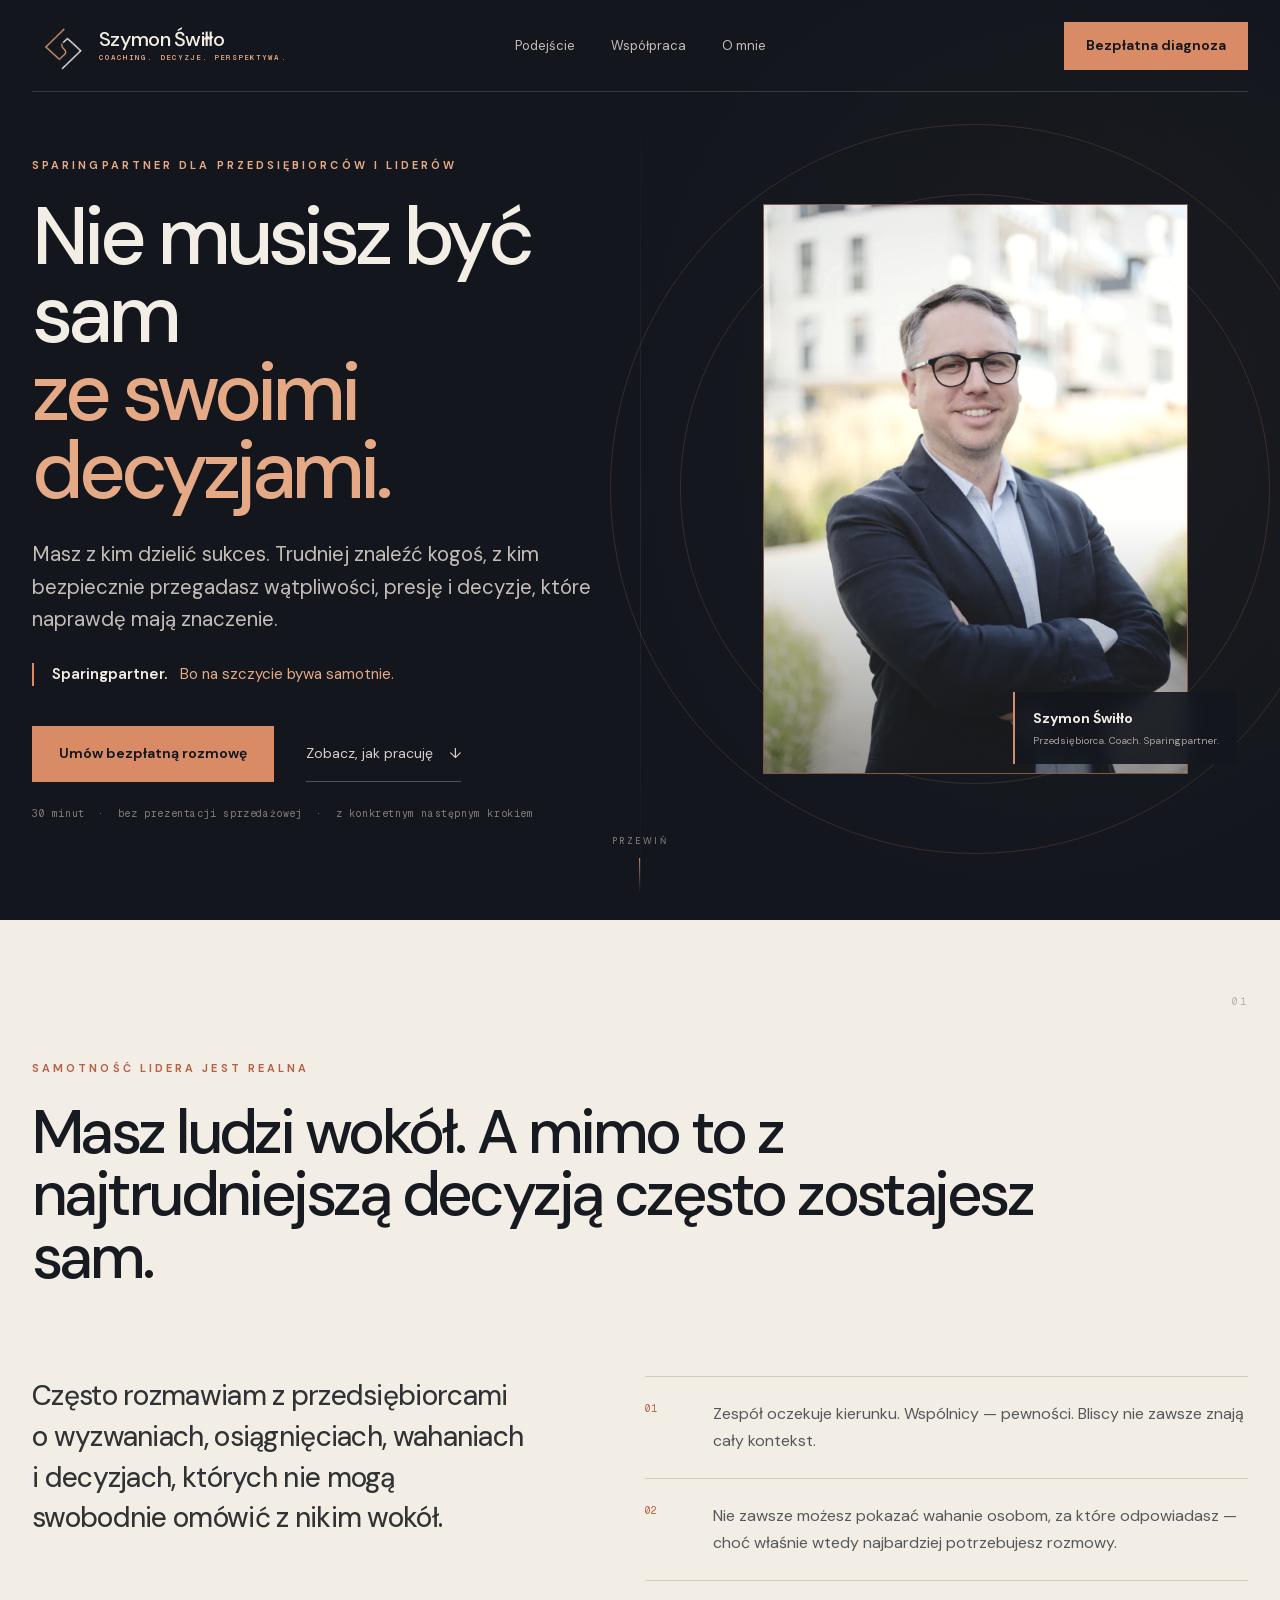
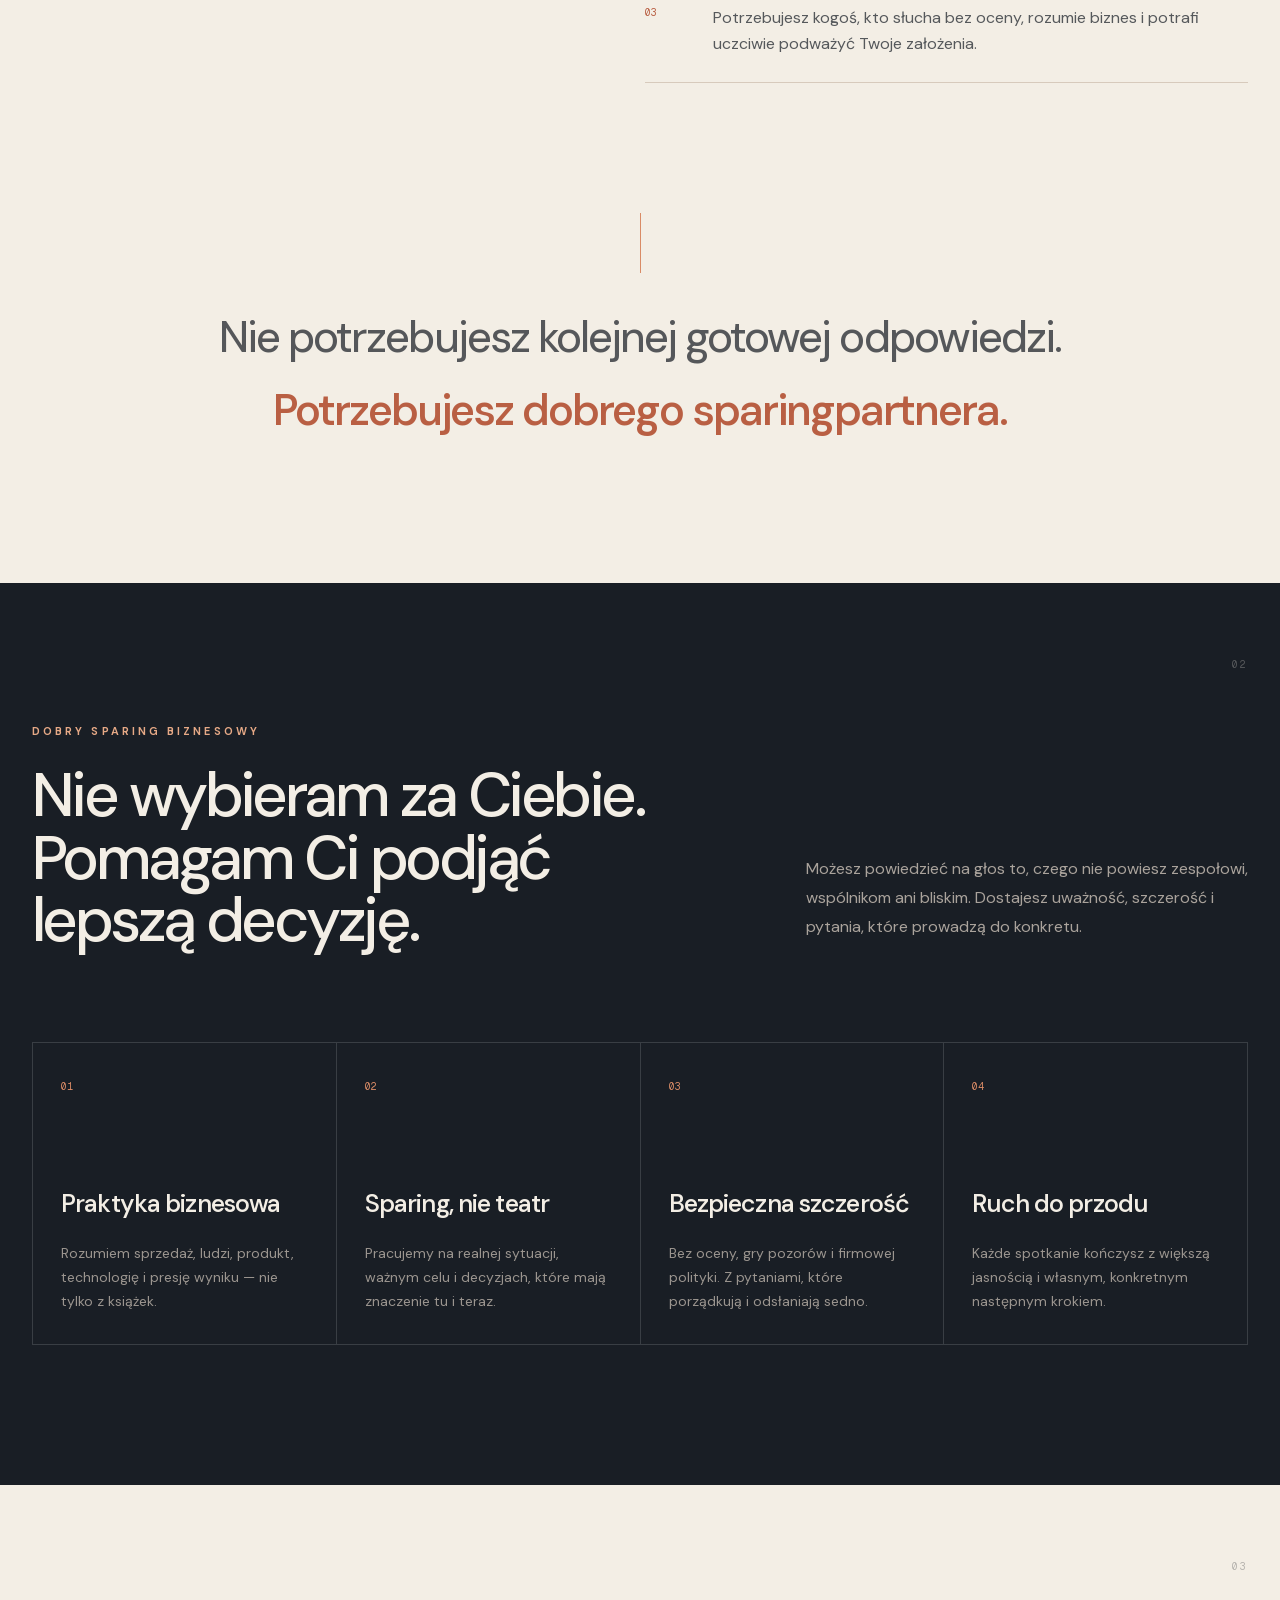
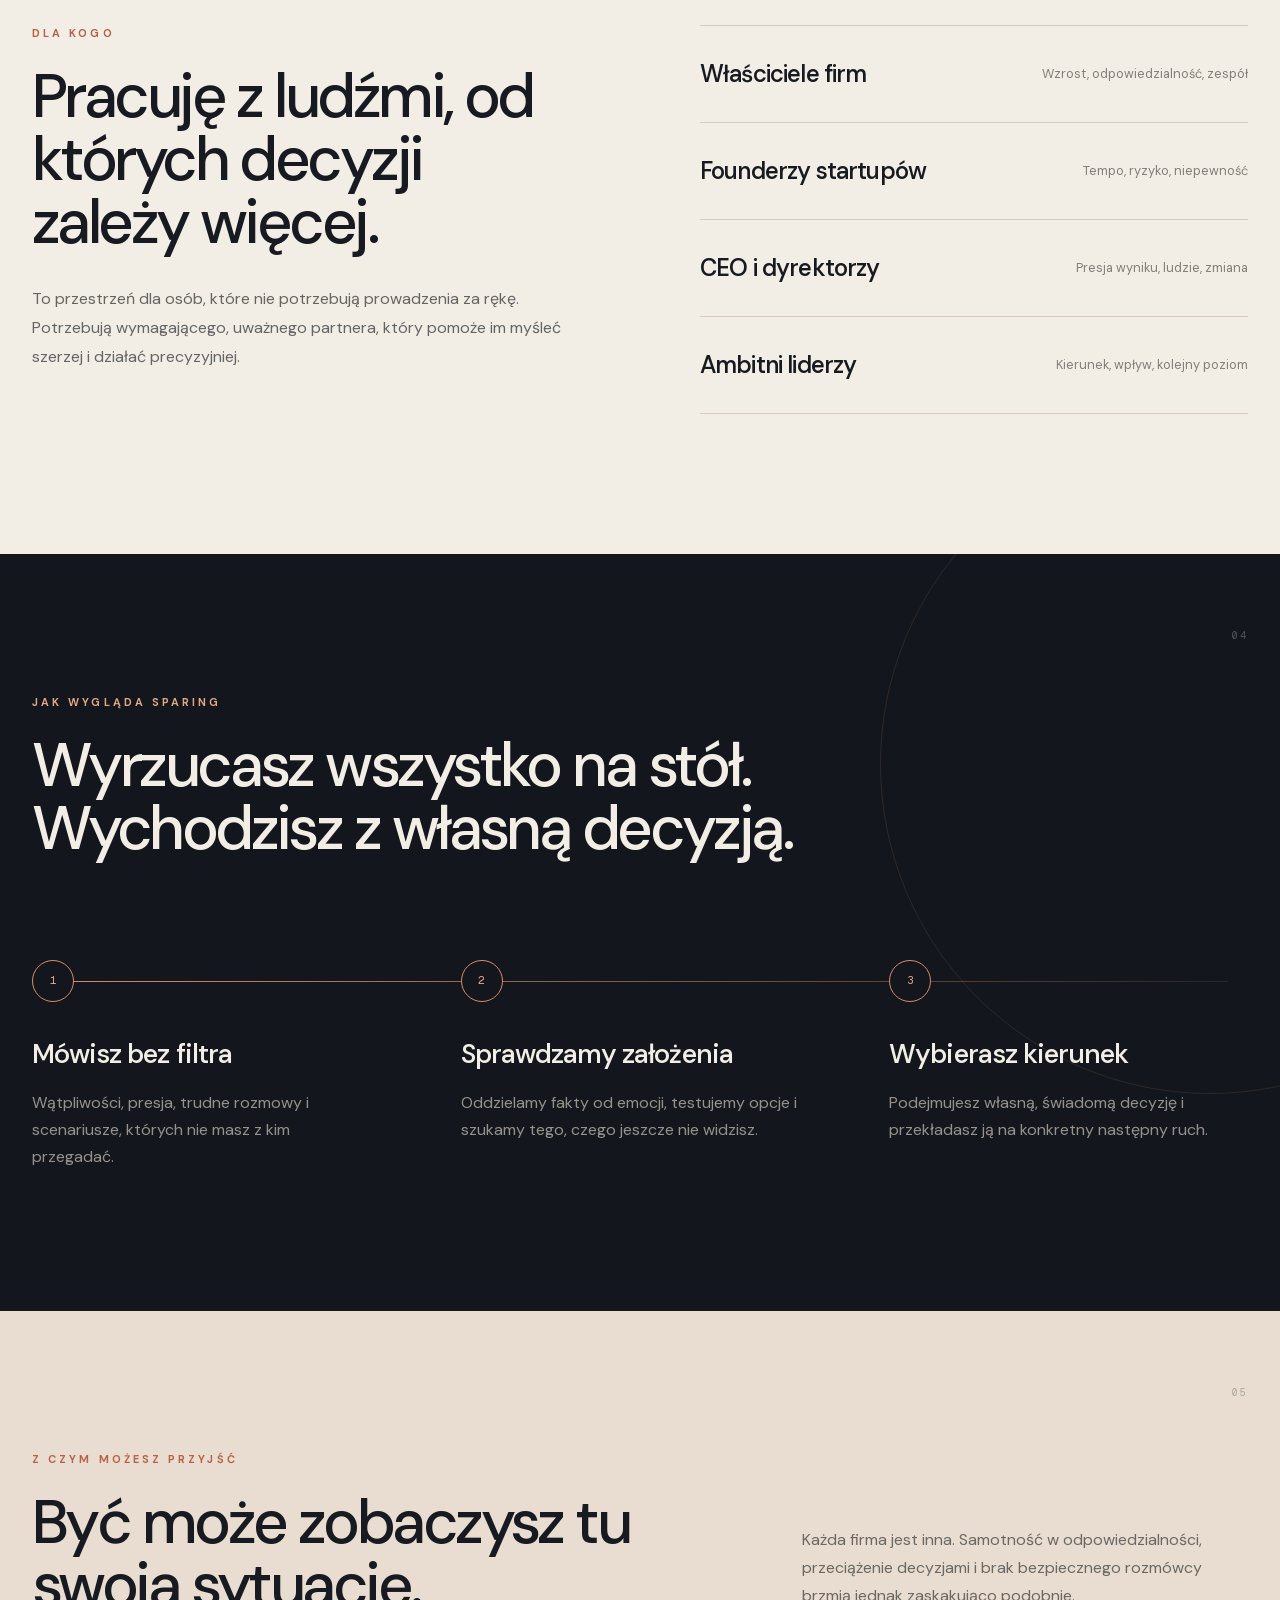
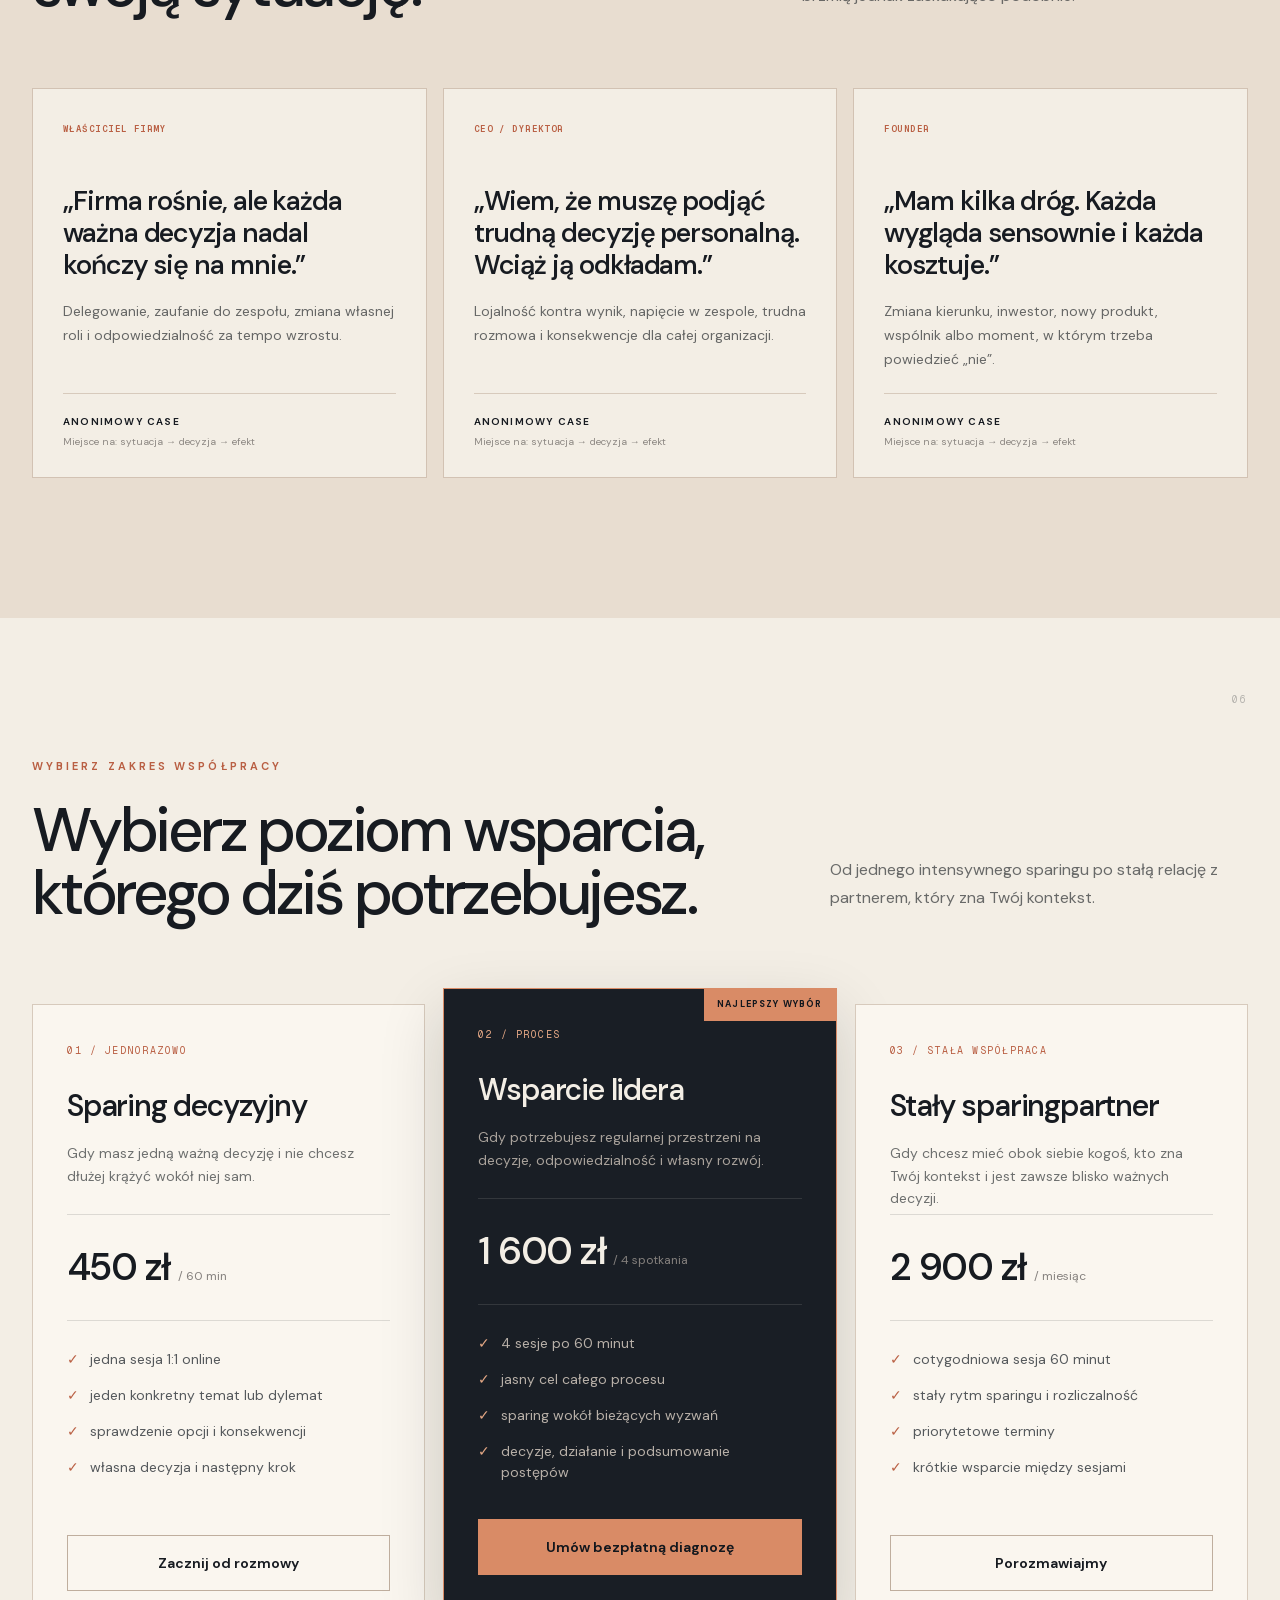
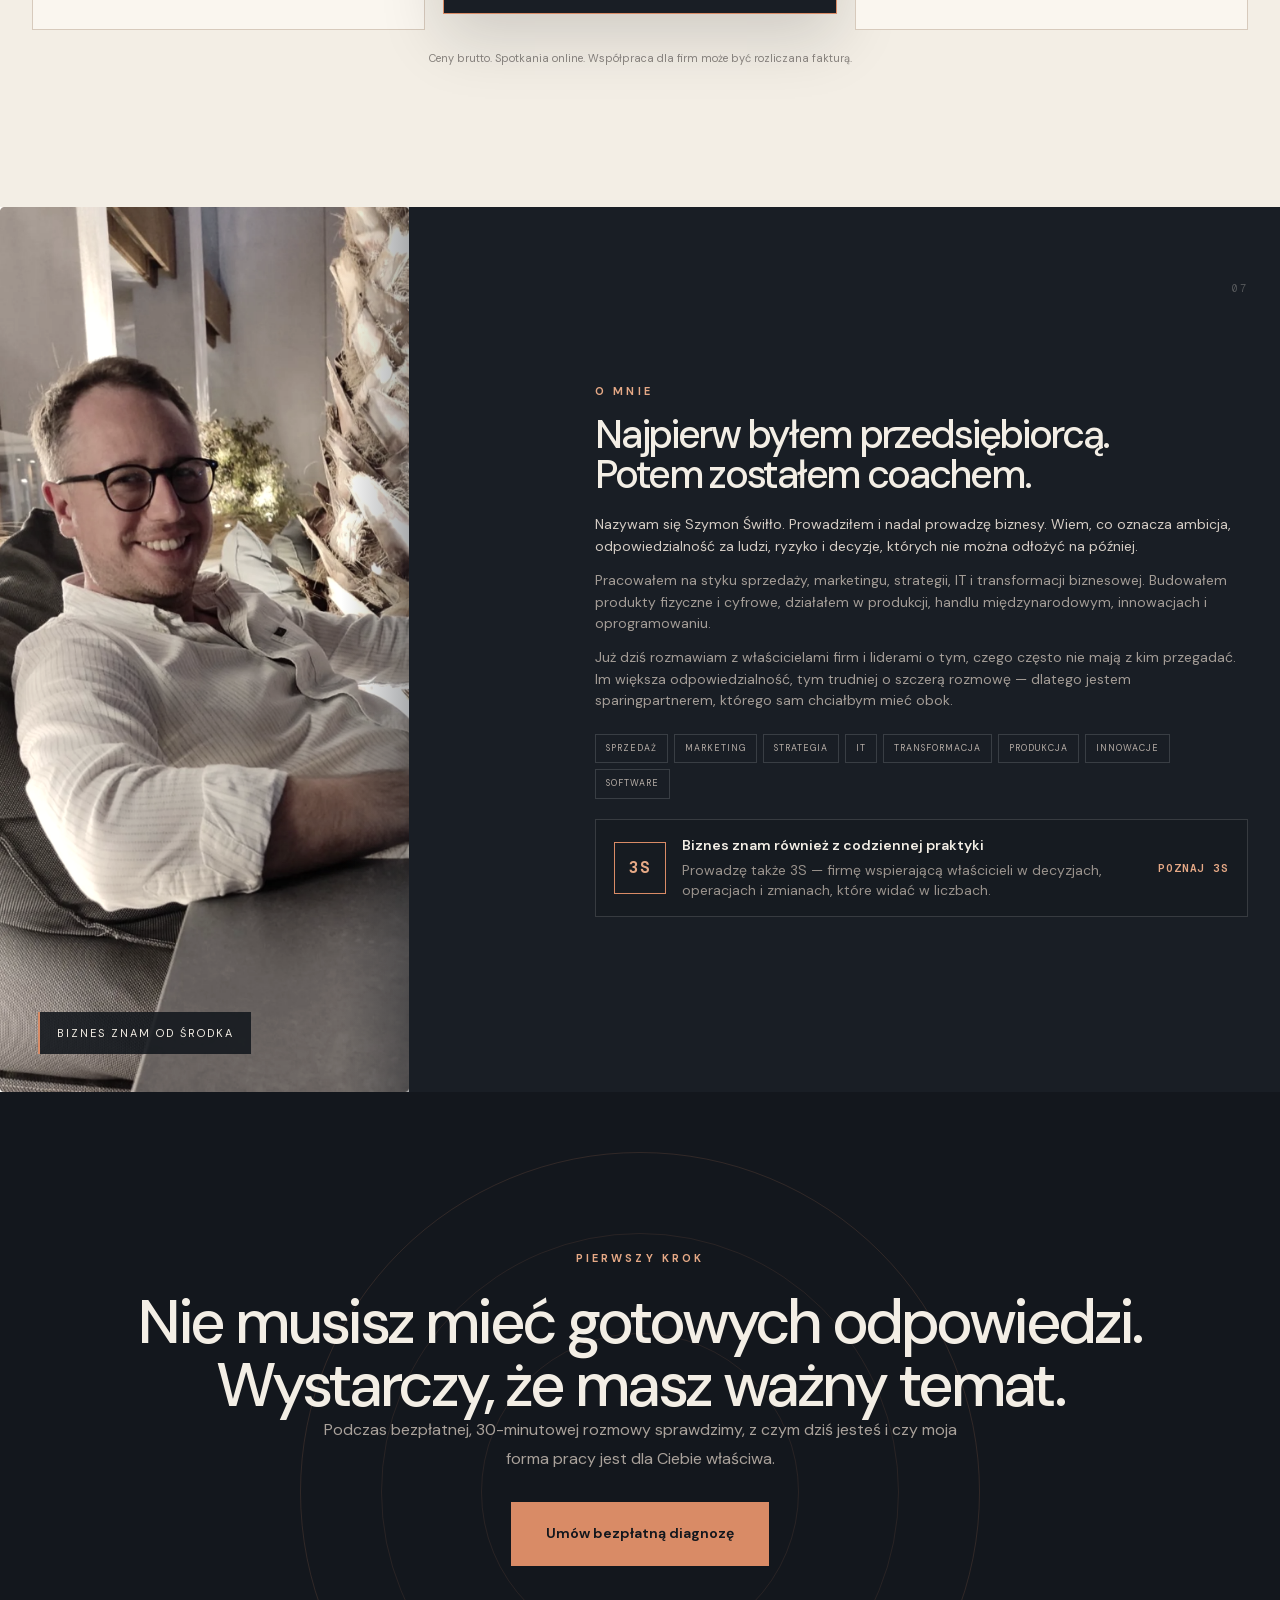
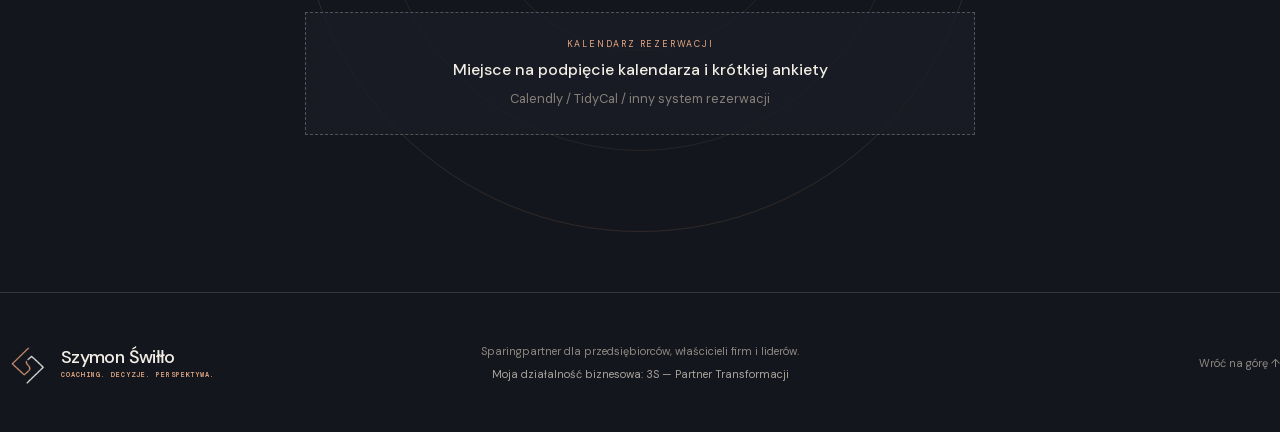
==== index.html @ 1ef4d0ae "Statyczna wersja strony coaching3s.pl (v1, tresc GPT)" ====
<!DOCTYPE html>
<html lang="pl">
<head>
<meta charset="utf-8">
<meta name="viewport" content="width=device-width, initial-scale=1">
<title>Szymon Świłło — Sparingpartner dla przedsiębiorców i liderów</title>
<meta name="description" content="Sparing biznesowy dla przedsiębiorców, właścicieli firm i liderów. Poufna rozmowa o decyzjach, których nie omawiasz z zespołem ani wspólnikiem. Bezpłatna diagnoza 30 minut.">
<link rel="canonical" href="https://coaching3s.pl/">
<meta property="og:locale" content="pl_PL">
<meta property="og:type" content="website">
<meta property="og:url" content="https://coaching3s.pl/">
<meta property="og:title" content="Nie musisz być sam ze swoimi decyzjami.">
<meta property="og:description" content="Sparing biznesowy dla przedsiębiorców i liderów. Bezpłatna diagnoza — 30 minut.">
<meta property="og:image" content="https://coaching3s.pl/og.jpg">
<meta property="og:image:width" content="1200">
<meta property="og:image:height" content="630">
<meta property="og:image:alt" content="Szymon Świłło — Nie musisz być sam ze swoimi decyzjami.">
<meta name="twitter:card" content="summary_large_image">
<meta name="twitter:title" content="Szymon Świłło — Sparingpartner dla przedsiębiorców i liderów">
<meta name="twitter:description" content="Nie musisz być sam ze swoimi decyzjami.">
<meta name="twitter:image" content="https://coaching3s.pl/og.jpg">
<link rel="icon" href="/favicon.svg" type="image/svg+xml">
<link rel="icon" href="/favicon.png" type="image/png">
<link rel="apple-touch-icon" href="/favicon.png">
<link rel="preload" href="/fonts/dm-sans-151a53ae.woff2" as="font" type="font/woff2" crossorigin>
<link rel="preload" href="/fonts/geist-mono-013b2f2f.woff2" as="font" type="font/woff2" crossorigin>
<link rel="preload" href="/images/szymon-portret.webp" as="image">
<link rel="stylesheet" href="/style.css">
</head>
<body class="__variable_dm_sans_1pfp736 __variable_geist_mono_1001rt9">
<main><nav class="nav" aria-label="Główna nawigacja"><a class="brand" href="#start" aria-label="Szymon Świłło — strona główna"><span class="brand-lockup"><span class="brand-symbol" aria-hidden="true"><img src="/images/logo-mark.webp" alt=""/></span><span class="brand-copy"><strong>Szymon Świłło</strong><small>Coaching. Decyzje. Perspektywa.</small></span></span></a><div class="nav-links"><a href="#podejscie">Podejście</a><a href="#wspolpraca">Współpraca</a><a href="#o-mnie">O mnie</a></div><a class="button button-small" href="#rozmowa">Bezpłatna diagnoza</a></nav><section class="hero" id="start"><div class="hero-grid"><div class="hero-copy"><p class="eyebrow">Sparingpartner dla przedsiębiorców i liderów</p><h1>Nie musisz być sam<span>ze swoimi decyzjami.</span></h1><p class="hero-lead">Masz z kim dzielić sukces. Trudniej znaleźć kogoś, z kim bezpiecznie przegadasz wątpliwości, presję i decyzje, które naprawdę mają znaczenie.</p><div class="hero-positioning"><strong>Sparingpartner.</strong><span>Bo na szczycie bywa samotnie.</span></div><div class="hero-actions"><a class="button" href="#rozmowa">Umów bezpłatną rozmowę</a><a class="text-link" href="#wspolpraca">Zobacz, jak pracuję <span aria-hidden="true">↓</span></a></div><p class="microcopy">30 minut  ·  bez prezentacji sprzedażowej  ·  z konkretnym następnym krokiem</p></div><div class="hero-visual" aria-label="Szymon Świłło"><div class="portrait-frame"><img src="/images/szymon-portret.webp" alt="Szymon Świłło, przedsiębiorca i coach biznesowy"/></div><div class="portrait-signature"><strong>Szymon Świłło</strong><span>Przedsiębiorca. Coach. Sparingpartner.</span></div><div class="orbit orbit-one" aria-hidden="true"></div><div class="orbit orbit-two" aria-hidden="true"></div></div></div><a class="scroll-hint" href="#problem" aria-label="Przejdź dalej"><span>Przewiń</span><i aria-hidden="true"></i></a></section><section class="problem section-light" id="problem"><div class="section-number">01</div><div class="problem-intro"><p class="eyebrow eyebrow-dark">Samotność lidera jest realna</p><h2>Masz ludzi wokół. A mimo to z najtrudniejszą decyzją często zostajesz sam.</h2></div><div class="problem-grid"><p class="problem-lead">Często rozmawiam z przedsiębiorcami o wyzwaniach, osiągnięciach, wahaniach i decyzjach, których nie mogą swobodnie omówić z nikim wokół.</p><div class="tension-list"><div><span>01</span><p>Zespół oczekuje kierunku. Wspólnicy — pewności. Bliscy nie zawsze znają cały kontekst.</p></div><div><span>02</span><p>Nie zawsze możesz pokazać wahanie osobom, za które odpowiadasz — choć właśnie wtedy najbardziej potrzebujesz rozmowy.</p></div><div><span>03</span><p>Potrzebujesz kogoś, kto słucha bez oceny, rozumie biznes i potrafi uczciwie podważyć Twoje założenia.</p></div></div></div><div class="statement"><span class="statement-line" aria-hidden="true"></span><p>Nie potrzebujesz kolejnej gotowej odpowiedzi.</p><strong>Potrzebujesz dobrego sparingpartnera.</strong></div></section><section class="approach" id="podejscie"><div class="section-number">02</div><div class="approach-head"><div><p class="eyebrow">Dobry sparing biznesowy</p><h2>Nie wybieram za Ciebie. Pomagam Ci podjąć lepszą decyzję.</h2></div><p>Możesz powiedzieć na głos to, czego nie powiesz zespołowi, wspólnikom ani bliskim. Dostajesz uważność, szczerość i pytania, które prowadzą do konkretu.</p></div><div class="difference-grid"><article><span>01</span><h3>Praktyka biznesowa</h3><p>Rozumiem sprzedaż, ludzi, produkt, technologię i presję wyniku — nie tylko z książek.</p></article><article><span>02</span><h3>Sparing, nie teatr</h3><p>Pracujemy na realnej sytuacji, ważnym celu i decyzjach, które mają znaczenie tu i teraz.</p></article><article><span>03</span><h3>Bezpieczna szczerość</h3><p>Bez oceny, gry pozorów i firmowej polityki. Z pytaniami, które porządkują i odsłaniają sedno.</p></article><article><span>04</span><h3>Ruch do przodu</h3><p>Każde spotkanie kończysz z większą jasnością i własnym, konkretnym następnym krokiem.</p></article></div></section><section class="audience section-light"><div class="section-number">03</div><div class="audience-copy"><p class="eyebrow eyebrow-dark">Dla kogo</p><h2>Pracuję z ludźmi, od których decyzji zależy więcej.</h2><p>To przestrzeń dla osób, które nie potrzebują prowadzenia za rękę. Potrzebują wymagającego, uważnego partnera, który pomoże im myśleć szerzej i działać precyzyjniej.</p></div><div class="audience-list"><div><span>Właściciele firm</span><small>Wzrost, odpowiedzialność, zespół</small></div><div><span>Founderzy startupów</span><small>Tempo, ryzyko, niepewność</small></div><div><span>CEO i dyrektorzy</span><small>Presja wyniku, ludzie, zmiana</small></div><div><span>Ambitni liderzy</span><small>Kierunek, wpływ, kolejny poziom</small></div></div></section><section class="process" id="wspolpraca"><div class="section-number">04</div><div class="process-title"><p class="eyebrow">Jak wygląda sparing</p><h2>Wyrzucasz wszystko na stół.<br/>Wychodzisz z własną decyzją.</h2></div><div class="process-steps"><article><div class="step-dot">1</div><h3>Mówisz bez filtra</h3><p>Wątpliwości, presja, trudne rozmowy i scenariusze, których nie masz z kim przegadać.</p></article><article><div class="step-dot">2</div><h3>Sprawdzamy założenia</h3><p>Oddzielamy fakty od emocji, testujemy opcje i szukamy tego, czego jeszcze nie widzisz.</p></article><article><div class="step-dot">3</div><h3>Wybierasz kierunek</h3><p>Podejmujesz własną, świadomą decyzję i przekładasz ją na konkretny następny ruch.</p></article></div></section><section class="cases section-light" id="historie"><div class="section-number">05</div><div class="cases-head"><p class="eyebrow eyebrow-dark">Z czym możesz przyjść</p><h2>Być może zobaczysz tu swoją sytuację.</h2><p>Każda firma jest inna. Samotność w odpowiedzialności, przeciążenie decyzjami i brak bezpiecznego rozmówcy brzmią jednak zaskakująco podobnie.</p></div><div class="case-grid"><article><span class="case-type">Właściciel firmy</span><h3>„Firma rośnie, ale każda ważna decyzja nadal kończy się na mnie.”</h3><p>Delegowanie, zaufanie do zespołu, zmiana własnej roli i odpowiedzialność za tempo wzrostu.</p><div class="case-placeholder"><span>Anonimowy case</span><small>Miejsce na: sytuacja → decyzja → efekt</small></div></article><article><span class="case-type">CEO / dyrektor</span><h3>„Wiem, że muszę podjąć trudną decyzję personalną. Wciąż ją odkładam.”</h3><p>Lojalność kontra wynik, napięcie w zespole, trudna rozmowa i konsekwencje dla całej organizacji.</p><div class="case-placeholder"><span>Anonimowy case</span><small>Miejsce na: sytuacja → decyzja → efekt</small></div></article><article><span class="case-type">Founder</span><h3>„Mam kilka dróg. Każda wygląda sensownie i każda kosztuje.”</h3><p>Zmiana kierunku, inwestor, nowy produkt, wspólnik albo moment, w którym trzeba powiedzieć „nie”.</p><div class="case-placeholder"><span>Anonimowy case</span><small>Miejsce na: sytuacja → decyzja → efekt</small></div></article></div></section><section class="offers section-light"><div class="section-number">06</div><div class="offers-head"><div><p class="eyebrow eyebrow-dark">Wybierz zakres współpracy</p><h2>Wybierz poziom wsparcia, którego dziś potrzebujesz.</h2></div><p>Od jednego intensywnego sparingu po stałą relację z partnerem, który zna Twój kontekst.</p></div><div class="pricing-grid"><article class="price-card"><p class="card-label">01 / Jednorazowo</p><h3>Sparing decyzyjny</h3><p class="card-for">Gdy masz jedną ważną decyzję i nie chcesz dłużej krążyć wokół niej sam.</p><div class="price"><strong>450 zł</strong><span>/ 60 min</span></div><ul><li><span class="check" aria-hidden="true">✓</span> jedna sesja 1:1 online</li><li><span class="check" aria-hidden="true">✓</span> jeden konkretny temat lub dylemat</li><li><span class="check" aria-hidden="true">✓</span> sprawdzenie opcji i konsekwencji</li><li><span class="check" aria-hidden="true">✓</span> własna decyzja i następny krok</li></ul><a class="outline-button" href="#rozmowa">Zacznij od rozmowy</a></article><article class="price-card featured"><div class="popular">Najlepszy wybór</div><p class="card-label">02 / Proces</p><h3>Wsparcie lidera</h3><p class="card-for">Gdy potrzebujesz regularnej przestrzeni na decyzje, odpowiedzialność i własny rozwój.</p><div class="price"><strong>1 600 zł</strong><span>/ 4 spotkania</span></div><ul><li><span class="check" aria-hidden="true">✓</span> 4 sesje po 60 minut</li><li><span class="check" aria-hidden="true">✓</span> jasny cel całego procesu</li><li><span class="check" aria-hidden="true">✓</span> sparing wokół bieżących wyzwań</li><li><span class="check" aria-hidden="true">✓</span> decyzje, działanie i podsumowanie postępów</li></ul><a class="button" href="#rozmowa">Umów bezpłatną diagnozę</a></article><article class="price-card"><p class="card-label">03 / Stała współpraca</p><h3>Stały sparingpartner</h3><p class="card-for">Gdy chcesz mieć obok siebie kogoś, kto zna Twój kontekst i jest zawsze blisko ważnych decyzji.</p><div class="price"><strong>2 900 zł</strong><span>/ miesiąc</span></div><ul><li><span class="check" aria-hidden="true">✓</span> cotygodniowa sesja 60 minut</li><li><span class="check" aria-hidden="true">✓</span> stały rytm sparingu i rozliczalność</li><li><span class="check" aria-hidden="true">✓</span> priorytetowe terminy</li><li><span class="check" aria-hidden="true">✓</span> krótkie wsparcie między sesjami</li></ul><a class="outline-button" href="#rozmowa">Porozmawiajmy</a></article></div><p class="price-note">Ceny brutto. Spotkania online. Współpraca dla firm może być rozliczana fakturą.</p></section><section class="about" id="o-mnie"><div class="about-image"><img src="/images/szymon-natural.webp" alt="Szymon Świłło podczas nieformalnej rozmowy" loading="lazy"/><div class="image-caption">Biznes znam od środka</div></div><div class="about-copy"><div class="section-number">07</div><p class="eyebrow">O mnie</p><h2>Najpierw byłem przedsiębiorcą. Potem zostałem coachem.</h2><p class="about-lead">Nazywam się Szymon Świłło. Prowadziłem i nadal prowadzę biznesy. Wiem, co oznacza ambicja, odpowiedzialność za ludzi, ryzyko i decyzje, których nie można odłożyć na później.</p><p>Pracowałem na styku sprzedaży, marketingu, strategii, IT i transformacji biznesowej. Budowałem produkty fizyczne i cyfrowe, działałem w produkcji, handlu międzynarodowym, innowacjach i oprogramowaniu.</p><p>Już dziś rozmawiam z właścicielami firm i liderami o tym, czego często nie mają z kim przegadać. Im większa odpowiedzialność, tym trudniej o szczerą rozmowę — dlatego jestem sparingpartnerem, którego sam chciałbym mieć obok.</p><div class="expertise" aria-label="Obszary doświadczenia"><span>Sprzedaż</span><span>Marketing</span><span>Strategia</span><span>IT</span><span>Transformacja</span><span>Produkcja</span><span>Innowacje</span><span>Software</span></div><a class="business-proof" href="https://3solution.pl/" target="_blank" rel="noopener noreferrer" aria-label="Poznaj 3S — Partnera Transformacji"><span class="three-s-mark" aria-hidden="true">3S</span><span class="business-proof-copy"><strong>Biznes znam również z codziennej praktyki</strong><span>Prowadzę także 3S — firmę wspierającą właścicieli w decyzjach, operacjach i zmianach, które widać w liczbach.</span></span><span class="business-proof-link">Poznaj 3S</span></a></div></section><section class="cta" id="rozmowa"><div class="cta-orbit" aria-hidden="true"></div><p class="eyebrow">Pierwszy krok</p><h2>Nie musisz mieć gotowych odpowiedzi.<br/>Wystarczy, że masz ważny temat.</h2><p>Podczas bezpłatnej, 30-minutowej rozmowy sprawdzimy, z czym dziś jesteś i czy moja forma pracy jest dla Ciebie właściwa.</p><a class="button button-large" href="#kalendarz">Umów bezpłatną diagnozę</a><div class="calendar-placeholder" id="kalendarz"><span>Kalendarz rezerwacji</span><strong>Miejsce na podpięcie kalendarza i krótkiej ankiety</strong><small>Calendly / TidyCal / inny system rezerwacji</small></div></section><footer><a class="brand footer-brand" href="#start"><span class="brand-lockup"><span class="brand-symbol" aria-hidden="true"><img src="/images/logo-mark.webp" alt=""/></span><span class="brand-copy"><strong>Szymon Świłło</strong><small>Coaching. Decyzje. Perspektywa.</small></span></span></a><div class="footer-center"><p>Sparingpartner dla przedsiębiorców, właścicieli firm i liderów.</p><a href="https://3solution.pl/" target="_blank" rel="noopener noreferrer">Moja działalność biznesowa: 3S — Partner Transformacji</a></div><a href="#start">Wróć na górę <span aria-hidden="true">↑</span></a></footer></main>
</body>
</html>
---- style.css ----
/* latin-ext */
@font-face {
  font-family: 'DM Sans';
  font-style: normal;
  font-weight: 100 1000;
  font-display: swap;
  src: url(/fonts/dm-sans-f6298972.woff2) format('woff2');
  unicode-range: U+0100-02BA, U+02BD-02C5, U+02C7-02CC, U+02CE-02D7, U+02DD-02FF, U+0304, U+0308, U+0329, U+1D00-1DBF, U+1E00-1E9F, U+1EF2-1EFF, U+2020, U+20A0-20AB, U+20AD-20C0, U+2113, U+2C60-2C7F, U+A720-A7FF;
}
/* latin */
@font-face {
  font-family: 'DM Sans';
  font-style: normal;
  font-weight: 100 1000;
  font-display: swap;
  src: url(/fonts/dm-sans-151a53ae.woff2) format('woff2');
  unicode-range: U+0000-00FF, U+0131, U+0152-0153, U+02BB-02BC, U+02C6, U+02DA, U+02DC, U+0304, U+0308, U+0329, U+2000-206F, U+20AC, U+2122, U+2191, U+2193, U+2212, U+2215, U+FEFF, U+FFFD;
}

@font-face {
  font-family: 'DM Sans Fallback';
  src: local("Arial");
  ascent-override: 94.90%;
  descent-override: 29.66%;
  line-gap-override: 0.00%;
  size-adjust: 104.53%;
}

.__font_dm_sans_1pfp736 { font-family: 'DM Sans', 'DM Sans Fallback'; font-style: normal; }

.__variable_dm_sans_1pfp736 { --font-dm-sans: 'DM Sans', 'DM Sans Fallback'; }

/* cyrillic-ext */
@font-face {
  font-family: 'Geist Mono';
  font-style: normal;
  font-weight: 100 900;
  font-display: swap;
  src: url(/fonts/geist-mono-f6b33328.woff2) format('woff2');
  unicode-range: U+0460-052F, U+1C80-1C8A, U+20B4, U+2DE0-2DFF, U+A640-A69F, U+FE2E-FE2F;
}
/* cyrillic */
@font-face {
  font-family: 'Geist Mono';
  font-style: normal;
  font-weight: 100 900;
  font-display: swap;
  src: url(/fonts/geist-mono-44e03052.woff2) format('woff2');
  unicode-range: U+0301, U+0400-045F, U+0490-0491, U+04B0-04B1, U+2116;
}
/* symbols2 */
@font-face {
  font-family: 'Geist Mono';
  font-style: normal;
  font-weight: 100 900;
  font-display: swap;
  src: url(/fonts/geist-mono-0638449e.woff2) format('woff2');
  unicode-range: U+2000-2001, U+2004-2008, U+200A, U+23B8-23BD, U+2500-259F;
}
/* vietnamese */
@font-face {
  font-family: 'Geist Mono';
  font-style: normal;
  font-weight: 100 900;
  font-display: swap;
  src: url(/fonts/geist-mono-971fb274.woff2) format('woff2');
  unicode-range: U+0102-0103, U+0110-0111, U+0128-0129, U+0168-0169, U+01A0-01A1, U+01AF-01B0, U+0300-0301, U+0303-0304, U+0308-0309, U+0323, U+0329, U+1EA0-1EF9, U+20AB;
}
/* latin-ext */
@font-face {
  font-family: 'Geist Mono';
  font-style: normal;
  font-weight: 100 900;
  font-display: swap;
  src: url(/fonts/geist-mono-44745446.woff2) format('woff2');
  unicode-range: U+0100-02BA, U+02BD-02C5, U+02C7-02CC, U+02CE-02D7, U+02DD-02FF, U+0304, U+0308, U+0329, U+1D00-1DBF, U+1E00-1E9F, U+1EF2-1EFF, U+2020, U+20A0-20AB, U+20AD-20C0, U+2113, U+2C60-2C7F, U+A720-A7FF;
}
/* latin */
@font-face {
  font-family: 'Geist Mono';
  font-style: normal;
  font-weight: 100 900;
  font-display: swap;
  src: url(/fonts/geist-mono-013b2f2f.woff2) format('woff2');
  unicode-range: U+0000-00FF, U+0131, U+0152-0153, U+02BB-02BC, U+02C6, U+02DA, U+02DC, U+0304, U+0308, U+0329, U+2000-206F, U+20AC, U+2122, U+2191, U+2193, U+2212, U+2215, U+FEFF, U+FFFD;
}

@font-face {
  font-family: 'Geist Mono Fallback';
  src: local("Arial");
  ascent-override: 74.67%;
  descent-override: 21.92%;
  line-gap-override: 0.00%;
  size-adjust: 134.59%;
}

.__font_geist_mono_1001rt9 { font-family: 'Geist Mono', 'Geist Mono Fallback'; font-style: normal; }

.__variable_geist_mono_1001rt9 { --font-geist-mono: 'Geist Mono', 'Geist Mono Fallback'; }

/*! tailwindcss v4.2.1 | MIT License | https://tailwindcss.com */
@layer theme{:root,:host{--font-sans:ui-sans-serif, system-ui, sans-serif, "Apple Color Emoji", "Segoe UI Emoji", "Segoe UI Symbol", "Noto Color Emoji";--font-mono:ui-monospace, SFMono-Regular, Menlo, Monaco, Consolas, "Liberation Mono", "Courier New", monospace;--spacing:.25rem;--default-font-family:var(--font-sans);--default-mono-font-family:var(--font-mono)}}@layer base{*,:after,:before{box-sizing:border-box;border:0 solid;margin:0;padding:0}::backdrop{box-sizing:border-box;border:0 solid;margin:0;padding:0}::file-selector-button{box-sizing:border-box;border:0 solid;margin:0;padding:0}html,:host{-webkit-text-size-adjust:100%;tab-size:4;line-height:1.5;font-family:var(--default-font-family,ui-sans-serif, system-ui, sans-serif, "Apple Color Emoji", "Segoe UI Emoji", "Segoe UI Symbol", "Noto Color Emoji");font-feature-settings:var(--default-font-feature-settings,normal);font-variation-settings:var(--default-font-variation-settings,normal);-webkit-tap-highlight-color:transparent}hr{height:0;color:inherit;border-top-width:1px}abbr:where([title]){-webkit-text-decoration:underline dotted;text-decoration:underline dotted}h1,h2,h3,h4,h5,h6{font-size:inherit;font-weight:inherit}a{color:inherit;-webkit-text-decoration:inherit;-webkit-text-decoration:inherit;text-decoration:inherit}b,strong{font-weight:bolder}code,kbd,samp,pre{font-family:var(--default-mono-font-family,ui-monospace, SFMono-Regular, Menlo, Monaco, Consolas, "Liberation Mono", "Courier New", monospace);font-feature-settings:var(--default-mono-font-feature-settings,normal);font-variation-settings:var(--default-mono-font-variation-settings,normal);font-size:1em}small{font-size:80%}sub,sup{vertical-align:baseline;font-size:75%;line-height:0;position:relative}sub{bottom:-.25em}sup{top:-.5em}table{text-indent:0;border-color:inherit;border-collapse:collapse}:-moz-focusring{outline:auto}progress{vertical-align:baseline}summary{display:list-item}ol,ul,menu{list-style:none}img,svg,video,canvas,audio,iframe,embed,object{vertical-align:middle;display:block}img,video{max-width:100%;height:auto}button,input,select,optgroup,textarea{font:inherit;font-feature-settings:inherit;font-variation-settings:inherit;letter-spacing:inherit;color:inherit;opacity:1;background-color:#0000;border-radius:0}::file-selector-button{font:inherit;font-feature-settings:inherit;font-variation-settings:inherit;letter-spacing:inherit;color:inherit;opacity:1;background-color:#0000;border-radius:0}:where(select:is([multiple],[size])) optgroup{font-weight:bolder}:where(select:is([multiple],[size])) optgroup option{padding-inline-start:20px}::file-selector-button{margin-inline-end:4px}::placeholder{opacity:1}@supports (not ((-webkit-appearance:-apple-pay-button))) or (contain-intrinsic-size:1px){::placeholder{color:currentColor}@supports (color:color-mix(in lab, red, red)){::placeholder{color:color-mix(in oklab, currentcolor 50%, transparent)}}}textarea{resize:vertical}::-webkit-search-decoration{-webkit-appearance:none}::-webkit-date-and-time-value{min-height:1lh;text-align:inherit}::-webkit-datetime-edit{display:inline-flex}::-webkit-datetime-edit-fields-wrapper{padding:0}::-webkit-datetime-edit{padding-block:0}::-webkit-datetime-edit-year-field{padding-block:0}::-webkit-datetime-edit-month-field{padding-block:0}::-webkit-datetime-edit-day-field{padding-block:0}::-webkit-datetime-edit-hour-field{padding-block:0}::-webkit-datetime-edit-minute-field{padding-block:0}::-webkit-datetime-edit-second-field{padding-block:0}::-webkit-datetime-edit-millisecond-field{padding-block:0}::-webkit-datetime-edit-meridiem-field{padding-block:0}::-webkit-calendar-picker-indicator{line-height:1}:-moz-ui-invalid{box-shadow:none}button,input:where([type=button],[type=reset],[type=submit]){-webkit-appearance:button;appearance:button}::file-selector-button{-webkit-appearance:button;appearance:button}::-webkit-inner-spin-button{height:auto}::-webkit-outer-spin-button{height:auto}[hidden]:where(:not([hidden=until-found])){display:none!important}}@layer components;@layer utilities{.start{inset-inline-start:var(--spacing)}.end{inset-inline-end:var(--spacing)}}:root{--navy-950:#13171d;--navy-900:#191e25;--navy-800:#242b34;--copper:#d98b66;--copper-light:#e6a986;--cream:#f3eee5;--paper:#f3eee5;--ink:#171b21;--muted:#6c716f;--line-dark:#ffffff24;--line-light:#d7cabc}*{box-sizing:border-box}html{scroll-behavior:smooth}body{background:var(--navy-950);color:var(--cream);font-family:var(--font-dm-sans), Arial, sans-serif;-webkit-font-smoothing:antialiased;margin:0}a{color:inherit;text-decoration:none}button,a{-webkit-tap-highlight-color:transparent}img{max-width:100%;display:block}.nav{z-index:20;border-bottom:1px solid var(--line-dark);grid-template-columns:1fr auto 1fr;align-items:center;width:min(1380px,100% - 64px);min-height:92px;display:grid;position:absolute;top:0;left:50%;transform:translate(-50%)}.brand{justify-self:start;align-items:center;display:inline-flex}.brand-lockup{align-items:center;gap:13px;display:inline-flex}.brand-symbol{flex:none;width:54px;height:54px}.brand-symbol img{object-fit:contain;width:100%;height:100%}.brand-copy{gap:5px;display:grid}.brand-copy strong{color:var(--cream);letter-spacing:-.035em;white-space:nowrap;font-size:20px;font-weight:520;line-height:1}.brand-copy small{color:var(--copper-light);font-family:var(--font-geist-mono), monospace;letter-spacing:.14em;text-transform:uppercase;white-space:nowrap;font-size:7.5px;font-weight:550;line-height:1}.footer-brand .brand-symbol{width:48px;height:48px}.footer-brand .brand-copy strong{font-size:18px}.footer-brand .brand-copy small{font-size:7px}.nav-links{color:#c4bdb5;gap:36px;font-size:13px;display:flex}.nav-links a,footer>a{transition:color .2s}.nav-links a:hover,footer>a:hover{color:var(--copper-light)}.nav .button{justify-self:end}.button,.outline-button{text-align:center;background:var(--copper);color:#13171d;border:1px solid var(--copper);justify-content:center;align-items:center;min-height:56px;padding:0 26px;font-size:14px;font-weight:650;transition:transform .2s,background .2s,color .2s;display:inline-flex}.button:hover{background:var(--copper-light);transform:translateY(-2px)}.button-small{min-height:48px;padding:0 21px}.button-large{min-height:64px;padding:0 34px}.outline-button{color:var(--ink);background:0 0;border-color:#bfae9e}.outline-button:hover{border-color:var(--copper);color:#a65337;transform:translateY(-2px)}.hero{background:linear-gradient(90deg, var(--navy-950) 0%, #13171df7 50%, #13171dc7 100%), radial-gradient(circle at 78% 46%, #49302c 0%, transparent 44%);align-items:center;min-height:920px;padding:150px max(32px,50vw - 690px) 92px;display:grid;position:relative;overflow:hidden}.hero:before{content:"";background:linear-gradient(#0000,#ffffff14,#0000);width:1px;position:absolute;top:92px;bottom:0;left:50%}.hero-grid{grid-template-columns:1.04fr .96fr;align-items:center;gap:80px;width:100%;max-width:1380px;margin:0 auto;display:grid}.hero-copy{z-index:2;max-width:790px;position:relative}.eyebrow{color:var(--copper-light);text-transform:uppercase;letter-spacing:.28em;margin:0 0 24px;font-size:11px;font-weight:650}.eyebrow-dark{color:#b95f43}h1,h2,h3,p{margin-top:0}h1{letter-spacing:-.065em;max-width:800px;margin-bottom:28px;font-size:clamp(56px,6.3vw,94px);font-weight:500;line-height:.97}h1 span{color:var(--copper-light);display:block}.hero-lead{color:#c4bdb6;max-width:650px;font-size:clamp(18px,1.6vw,23px);line-height:1.58}.hero-positioning{border-left:2px solid var(--copper);flex-wrap:wrap;gap:8px 13px;margin-top:28px;padding-left:18px;font-size:15px;display:flex}.hero-positioning strong{color:var(--cream);font-weight:600}.hero-positioning span{color:var(--copper-light)}.hero-actions{align-items:center;gap:32px;margin-top:40px;display:flex}.text-link{color:#d8d0c8;border-bottom:1px solid #ffffff40;align-items:center;gap:16px;padding:17px 0;font-size:14px;display:inline-flex}.text-link:hover{color:var(--copper-light);border-color:var(--copper)}.microcopy{color:#837d77;font-family:var(--font-geist-mono), monospace;letter-spacing:.06em;margin-top:24px;font-size:10px}.hero-visual{place-items:center;height:640px;display:grid;position:relative}.portrait-frame{z-index:2;border:1px solid #d98b668f;width:min(440px,78%);height:570px;position:relative;overflow:hidden}.portrait-frame:after{content:"";background:linear-gradient(#0000 55%,#13171d73);position:absolute;inset:0}.portrait-frame img{object-fit:cover;object-position:center 30%;filter:saturate(.68)contrast(1.03)sepia(.05);width:100%;height:100%}.portrait-signature{z-index:3;border-left:2px solid var(--copper);-webkit-backdrop-filter:blur(10px);backdrop-filter:blur(10px);background:#13171de6;gap:4px;padding:16px 18px;display:grid;position:absolute;bottom:7%;right:2%}.portrait-signature strong{font-size:14px}.portrait-signature span{color:#a9a19a;font-size:10px}.orbit{z-index:1;border:1px solid #d98b662e;border-radius:50%;position:absolute}.orbit-one{width:590px;height:590px}.orbit-two{width:730px;height:730px}.scroll-hint{color:#8d8780;text-transform:uppercase;letter-spacing:.25em;flex-direction:column;align-items:center;gap:10px;font-size:9px;display:flex;position:absolute;bottom:28px;left:50%;transform:translate(-50%)}.scroll-hint i{background:linear-gradient(var(--copper), transparent);width:1px;height:34px}section{position:relative}.section-light{background:var(--paper);color:var(--ink)}.section-number{color:currentColor;opacity:.28;font-family:var(--font-geist-mono), monospace;letter-spacing:.2em;font-size:10px;position:absolute;top:74px;right:max(32px,50vw - 690px)}.problem,.approach,.audience,.process,.cases,.offers{padding:140px max(32px,50vw - 690px)}.problem-intro{max-width:1050px}h2{letter-spacing:-.058em;font-size:clamp(40px,4.8vw,68px);font-weight:500;line-height:1.02}.problem-grid{grid-template-columns:.9fr 1.1fr;gap:120px;margin-top:88px;display:grid}.problem-lead{color:#303236;letter-spacing:-.025em;font-size:28px;font-weight:450;line-height:1.45}.tension-list{border-top:1px solid var(--line-light)}.tension-list>div{border-bottom:1px solid var(--line-light);grid-template-columns:48px 1fr;gap:20px;padding:24px 0;display:grid}.tension-list span{color:#b95f43;font-family:var(--font-geist-mono), monospace;font-size:10px}.tension-list p{color:#55585b;margin:0;line-height:1.65}.statement{text-align:center;max-width:1080px;margin:130px auto 0}.statement-line{background:var(--copper);width:1px;height:60px;margin:0 auto 32px;display:block}.statement p{color:#55575a;letter-spacing:-.045em;margin-bottom:8px;font-size:clamp(30px,3.4vw,50px);font-weight:450}.statement strong{color:#b95f43;letter-spacing:-.045em;font-size:clamp(30px,3.4vw,50px);font-weight:550}.approach{background:var(--navy-900)}.approach-head{grid-template-columns:1.2fr .8fr;align-items:end;gap:110px;display:grid}.approach-head h2{max-width:820px}.approach-head>p{color:#aaa39c;padding-bottom:10px;line-height:1.8}.difference-grid{border-top:1px solid var(--line-dark);border-left:1px solid var(--line-dark);grid-template-columns:repeat(4,1fr);margin-top:90px;display:grid}.difference-grid article{border-right:1px solid var(--line-dark);border-bottom:1px solid var(--line-dark);min-height:300px;padding:30px 28px}.difference-grid article>span{color:var(--copper);font-family:var(--font-geist-mono), monospace;font-size:10px}.difference-grid h3{letter-spacing:-.035em;margin:88px 0 20px;font-size:25px;font-weight:550}.difference-grid p{color:#9b958f;font-size:14px;line-height:1.7}.audience{grid-template-columns:1fr 1fr;gap:120px;display:grid}.audience-copy h2{max-width:650px}.audience-copy>p:last-child{color:#626466;max-width:600px;margin-top:32px;line-height:1.8}.audience-list{border-top:1px solid var(--line-light)}.audience-list>div{border-bottom:1px solid var(--line-light);justify-content:space-between;align-items:center;gap:30px;padding:30px 0;display:flex}.audience-list span{letter-spacing:-.035em;font-size:24px;font-weight:550}.audience-list small{color:#807e7a;text-align:right}.process{background:var(--navy-950);overflow:hidden}.process:after{content:"";border:1px solid #d98b6624;border-radius:50%;width:660px;height:660px;position:absolute;top:-120px;right:-260px}.process-title{max-width:950px}.process-steps{grid-template-columns:repeat(3,1fr);gap:70px;margin-top:100px;display:grid;position:relative}.process-steps:before{content:"";background:linear-gradient(90deg, var(--copper), #d98b661f);height:1px;position:absolute;top:21px;left:20px;right:20px}.process-steps article{z-index:2;position:relative}.step-dot{background:var(--navy-950);border:1px solid var(--copper);width:42px;height:42px;color:var(--copper-light);font-family:var(--font-geist-mono), monospace;border-radius:50%;place-items:center;font-size:11px;display:grid}.process-steps h3{letter-spacing:-.035em;margin:32px 0 15px;font-size:27px;font-weight:550}.process-steps p{color:#98928c;max-width:340px;line-height:1.7}.cases{color:var(--ink);background:#e8ddd0}.cases-head{grid-template-columns:1.2fr .8fr;align-items:end;gap:0 100px;display:grid}.cases-head .eyebrow{grid-column:1/-1}.cases-head h2{max-width:780px;margin-bottom:0}.cases-head>p:last-child{color:#696866;max-width:530px;margin-bottom:6px;line-height:1.75}.case-grid{grid-template-columns:repeat(3,1fr);gap:16px;margin-top:72px;display:grid}.case-grid article{background:var(--paper);border:1px solid #d2c2b3;flex-direction:column;min-height:390px;padding:34px 30px 28px;display:flex}.case-type{color:#b95f43;font-family:var(--font-geist-mono), monospace;letter-spacing:.16em;text-transform:uppercase;font-size:9px;font-weight:600}.case-grid h3{letter-spacing:-.04em;margin:48px 0 20px;font-size:27px;font-weight:550;line-height:1.18}.case-grid article>p{color:#666766;font-size:14px;line-height:1.7}.case-placeholder{border-top:1px solid var(--line-light);gap:5px;margin-top:auto;padding-top:20px;display:grid}.case-placeholder span{text-transform:uppercase;letter-spacing:.12em;font-size:10px;font-weight:650}.case-placeholder small{color:#8c8782;font-size:10px}.offers-head{grid-template-columns:1.25fr .75fr;align-items:end;gap:100px;display:grid}.offers-head>p{color:#686968;padding-bottom:12px;line-height:1.75}.pricing-grid{grid-template-columns:repeat(3,1fr);align-items:stretch;gap:18px;margin-top:80px;display:grid}.price-card{border:1px solid var(--line-light);background:#faf6ef;flex-direction:column;min-height:620px;padding:38px 34px;display:flex;position:relative}.price-card.featured{border-color:var(--copper);background:var(--navy-900);color:var(--cream);transform:translateY(-16px);box-shadow:0 24px 60px #13171d29}.popular{background:var(--copper);color:var(--navy-950);text-transform:uppercase;letter-spacing:.13em;padding:9px 13px;font-size:9px;font-weight:700;position:absolute;top:0;right:0}.card-label{color:#b95f43;font-family:var(--font-geist-mono), monospace;text-transform:uppercase;letter-spacing:.15em;font-size:10px}.featured .card-label{color:var(--copper-light)}.price-card h3{letter-spacing:-.04em;margin:25px 0 14px;font-size:30px;font-weight:550}.card-for{color:#6e706f;min-height:72px;font-size:14px;line-height:1.6}.featured .card-for{color:#a9a29b}.price{border-top:1px solid #80808040;border-bottom:1px solid #80808040;align-items:baseline;gap:8px;padding:24px 0;display:flex}.price strong{letter-spacing:-.04em;font-size:38px;font-weight:550}.price span{color:#85817e;font-size:12px}.price-card ul{color:#55595c;gap:15px;margin:28px 0 36px;padding:0;font-size:14px;list-style:none;display:grid}.featured ul{color:#b8b0a8}.price-card li{align-items:flex-start;gap:11px;display:flex}.check{color:#b95f43}.featured .check{color:var(--copper-light)}.price-card .button,.price-card .outline-button{width:100%;margin-top:auto}.featured .button{color:var(--navy-950)}.price-note{color:#89847f;text-align:center;margin:20px 0 0;font-size:11px}.about{background:var(--navy-900);grid-template-columns:.82fr 1.18fr;min-height:560px;display:grid}.about-image{background:var(--navy-900);min-height:560px;position:relative;overflow:hidden}.about-image:after{content:"";background:linear-gradient(90deg, transparent 65%, var(--navy-900));position:absolute;inset:0}.about-image img{object-fit:cover;object-position:center 24%;filter:saturate(.58)contrast(1.04)sepia(.08);width:78%;height:100%}.image-caption{z-index:2;border-left:2px solid var(--copper);text-transform:uppercase;letter-spacing:.18em;background:#13171de0;padding:13px 17px;font-size:11px;position:absolute;bottom:38px;left:38px}.about-copy{flex-direction:column;justify-content:center;padding:46px max(32px,50vw - 690px) 46px 5.5vw;display:flex;position:relative}.about-copy h2{max-width:590px;margin-bottom:20px;font-size:clamp(36px,3.1vw,48px);line-height:1}.about-copy>p:not(.eyebrow){color:#a39c96;max-width:700px;margin-bottom:12px;font-size:14px;line-height:1.55}.about-copy .about-lead{font-size:16px;color:#d4ccc4!important}.about-copy .eyebrow{margin-bottom:16px}.expertise{flex-wrap:wrap;gap:6px;margin-top:10px;display:flex}.expertise span{border:1px solid var(--line-dark);color:#b7aea7;text-transform:uppercase;letter-spacing:.11em;padding:7px 10px;font-size:9px}.business-proof{border:1px solid var(--line-dark);background:#13171d73;grid-template-columns:52px 1fr auto;align-items:center;gap:16px;width:min(700px,100%);margin-top:20px;padding:15px 18px;transition:border-color .2s,background .2s,transform .2s;display:grid}.business-proof:hover{background:#13171db8;border-color:#d98b6699;transform:translateY(-2px)}.three-s-mark{border:1px solid var(--copper);width:52px;height:52px;color:var(--copper-light);font-family:var(--font-geist-mono), monospace;letter-spacing:.08em;place-items:center;font-size:16px;font-weight:650;display:grid}.business-proof-copy{gap:4px;display:grid}.business-proof-copy strong{color:var(--cream);font-size:14px;font-weight:600}.business-proof-copy>span{color:#99928c;font-size:14px;line-height:1.45}.business-proof-link{color:var(--copper-light);font-family:var(--font-geist-mono), monospace;letter-spacing:.08em;text-transform:uppercase;white-space:nowrap;font-size:11px;font-weight:600}.cta{text-align:center;background:var(--navy-950);flex-direction:column;justify-content:center;align-items:center;min-height:800px;padding:120px 32px;display:flex;overflow:hidden}.cta h2{z-index:2;max-width:1100px;position:relative}.cta>p:not(.eyebrow){z-index:2;color:#aaa29b;max-width:660px;line-height:1.8;position:relative}.cta .button{z-index:2;margin-top:28px;position:relative}.cta-orbit{border:1px solid #d98b6626;border-radius:50%;width:680px;height:680px;position:absolute}.cta-orbit:before,.cta-orbit:after{content:"";border:1px solid #d98b661c;border-radius:50%;position:absolute;inset:80px}.cta-orbit:after{inset:180px}.calendar-placeholder{z-index:2;background:#191e25c2;border:1px dashed #ffffff40;gap:7px;width:min(670px,100%);margin-top:46px;padding:25px;display:grid;position:relative}.calendar-placeholder span{color:var(--copper-light);text-transform:uppercase;letter-spacing:.2em;font-size:9px}.calendar-placeholder strong{font-size:16px;font-weight:500}.calendar-placeholder small{color:#88817a}footer{border-top:1px solid var(--line-dark);color:#8f8881;grid-template-columns:1fr auto 1fr;align-items:center;gap:30px;max-width:1380px;min-height:140px;margin:0 auto;font-size:11px;display:grid}.footer-brand{color:#fff}footer p{margin:0}.footer-center{text-align:center;gap:7px;display:grid}.footer-center>a{color:#aaa29b;transition:color .2s}.footer-center>a:hover{color:var(--copper-light)}footer>a:last-child{justify-self:end}@media (max-width:1100px){.nav{grid-template-columns:1fr auto}.nav-links{display:none}.hero{min-height:850px}.hero-grid{grid-template-columns:1.05fr .95fr;gap:30px}.hero-visual{height:570px}.portrait-frame{height:500px}.orbit-one{width:500px;height:500px}.orbit-two{width:610px;height:610px}.difference-grid{grid-template-columns:repeat(2,1fr)}.problem-grid,.approach-head,.cases-head,.offers-head{gap:60px}.audience{gap:70px}.about-copy{padding-left:4vw}.pricing-grid{gap:10px}.price-card{padding:32px 22px}}@media (max-width:780px){.nav{width:calc(100% - 36px);min-height:76px}.nav .button{display:none}.nav .brand-lockup{gap:10px}.nav .brand-symbol{width:46px;height:46px}.nav .brand-copy{gap:4px}.nav .brand-copy strong{font-size:17px}.nav .brand-copy small{letter-spacing:.09em;font-size:6.5px}.hero{min-height:auto;padding:120px 18px 76px}.hero:before{display:none}.hero-grid{grid-template-columns:1fr;gap:54px}h1{font-size:clamp(49px,15vw,68px)}h2{font-size:clamp(37px,11vw,52px)}.hero-actions{flex-direction:column;align-items:stretch;gap:4px}.text-link{justify-content:center}.microcopy{line-height:1.6}.hero-visual{height:510px}.portrait-frame{width:82%;height:480px}.portrait-signature{bottom:0;right:0}.orbit-one{width:440px;height:440px}.orbit-two,.scroll-hint{display:none}.problem,.approach,.audience,.process,.cases,.offers{padding:100px 20px}.section-number{top:40px;right:20px}.problem-grid,.approach-head,.cases-head,.offers-head,.audience{grid-template-columns:1fr;gap:45px}.problem-grid{margin-top:52px}.problem-lead{font-size:23px}.statement{margin-top:80px}.difference-grid{grid-template-columns:1fr;margin-top:60px}.difference-grid article{min-height:auto}.difference-grid h3{margin-top:54px}.audience-list small{max-width:120px}.process-steps{grid-template-columns:1fr;gap:50px;margin-top:70px}.process-steps:before{width:1px;height:auto;inset:20px auto 20px 20px}.process-steps article{padding-left:72px}.step-dot{position:absolute;left:0}.process-steps h3{margin-top:0}.cases-head .eyebrow{grid-column:auto}.case-grid{grid-template-columns:1fr;margin-top:56px}.case-grid article{min-height:350px}.pricing-grid{grid-template-columns:1fr;gap:24px}.price-card,.price-card.featured{min-height:570px;transform:none}.about{grid-template-columns:1fr}.about-image{min-height:390px}.about-image img{object-position:center 24%;width:100%}.about-image:after{background:linear-gradient(180deg, transparent 75%, var(--navy-900))}.about-copy{padding:64px 20px}.about-copy h2{font-size:clamp(34px,9.5vw,44px)}.business-proof{grid-template-columns:46px 1fr;gap:13px;padding:14px}.three-s-mark{width:46px;height:46px}.business-proof-link{grid-column:2}.cta{min-height:750px;padding:100px 20px}.cta-orbit{width:600px;height:600px}footer{text-align:center;grid-template-columns:1fr;justify-items:center;padding:50px 20px}footer>a:last-child{justify-self:center}}@media (prefers-reduced-motion:reduce){html{scroll-behavior:auto}*,:before,:after{transition-duration:.01ms!important}}
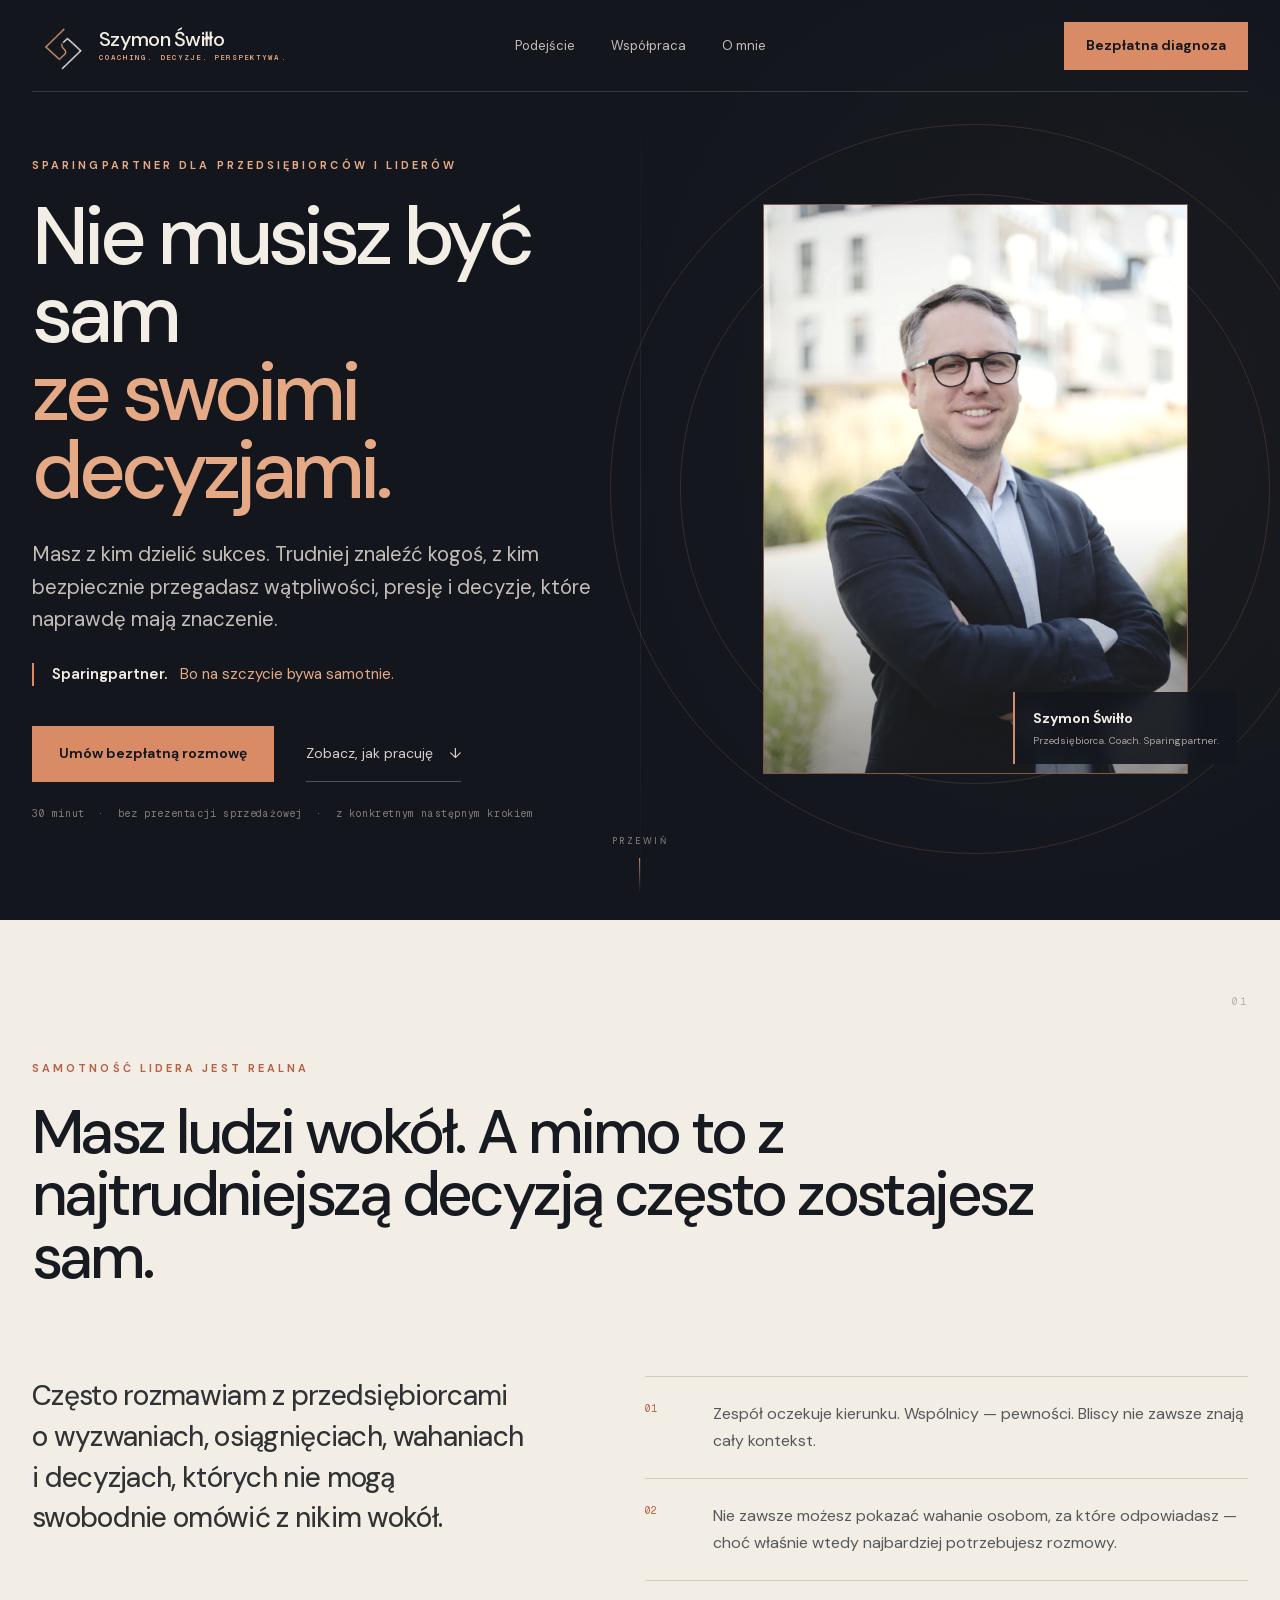
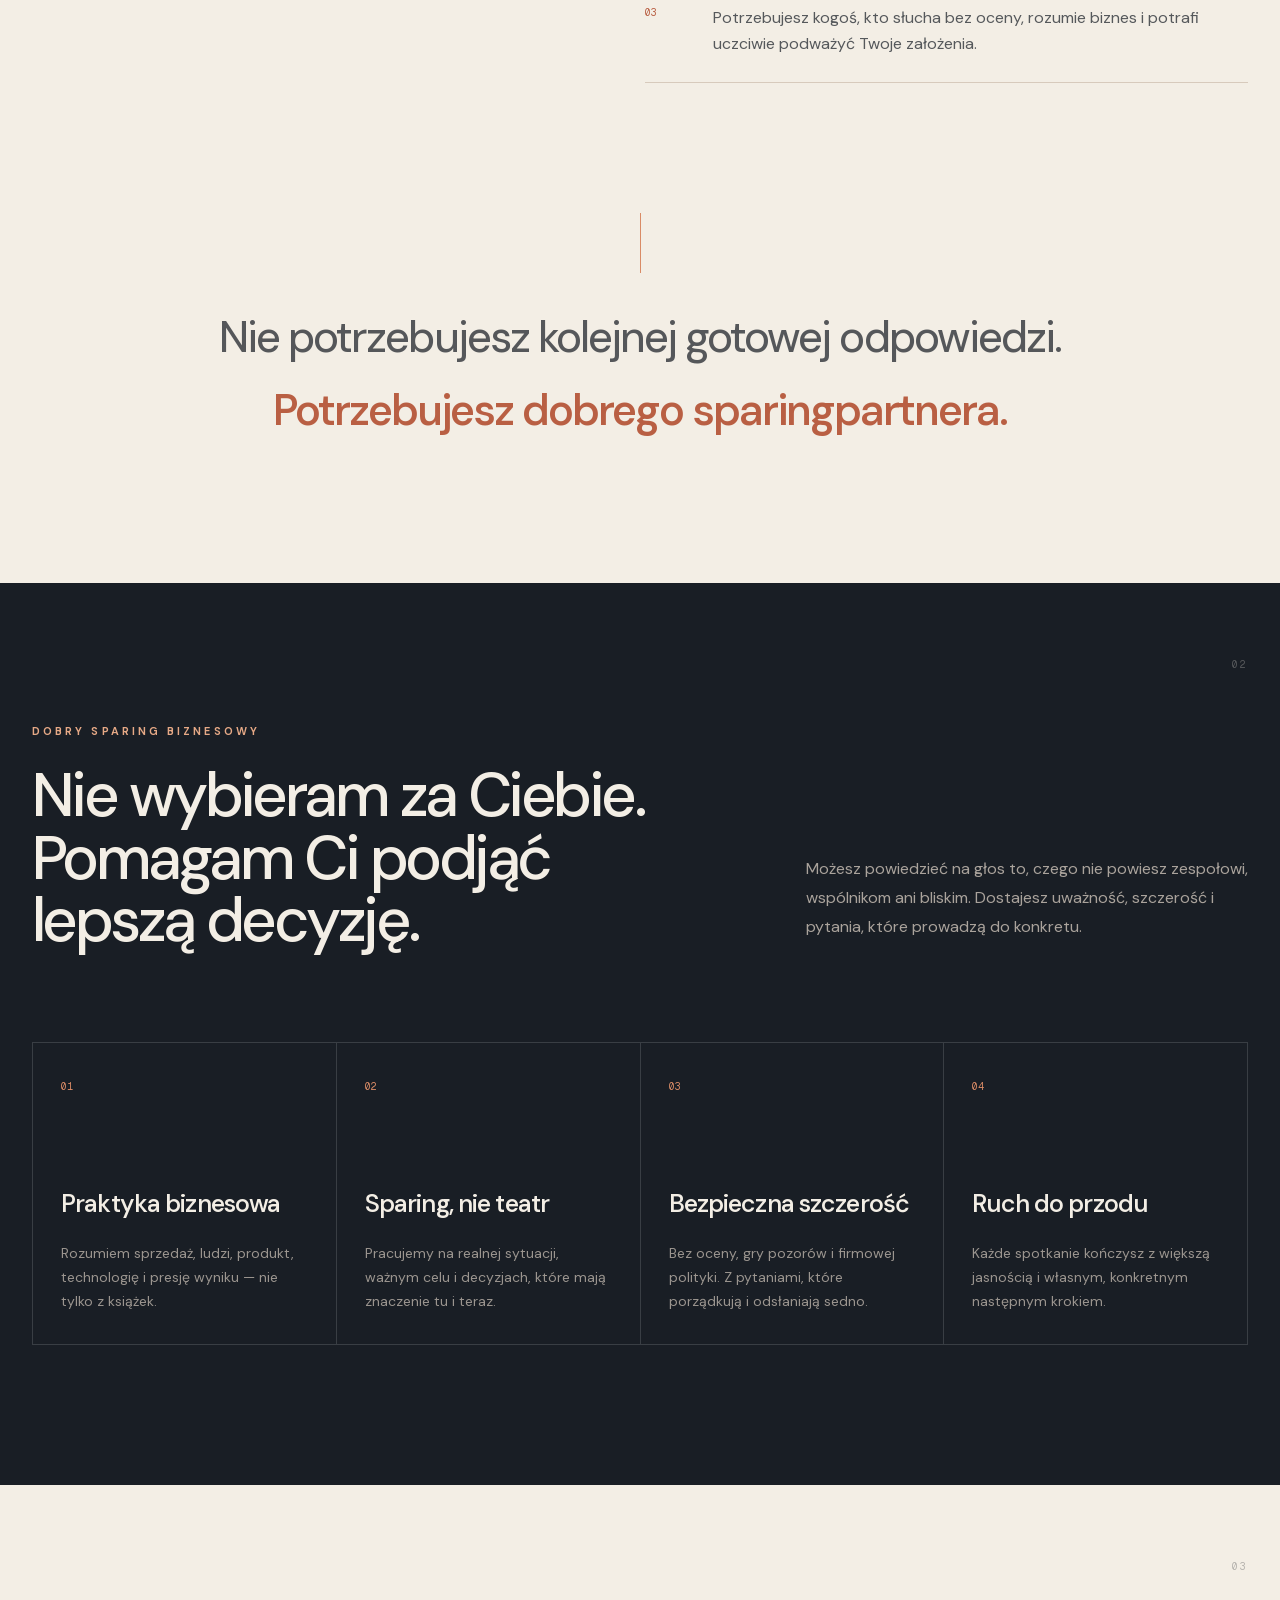
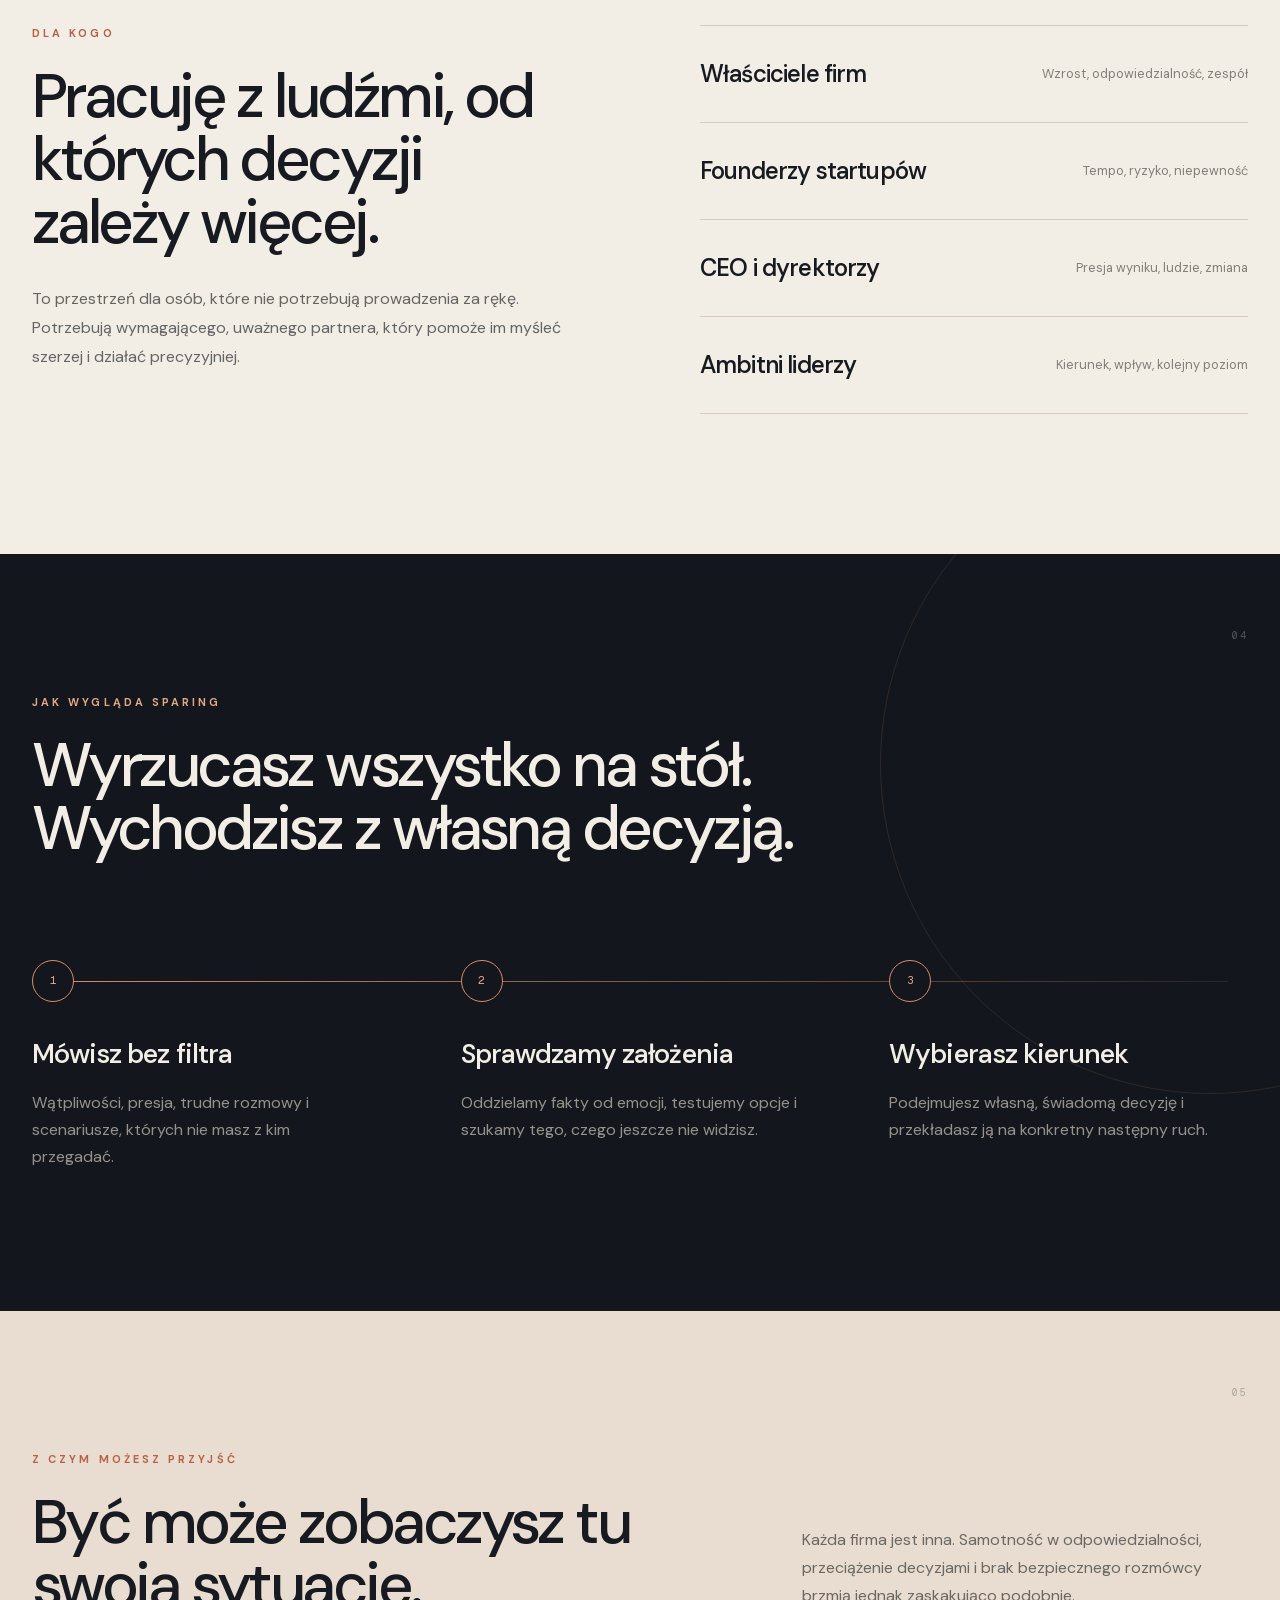
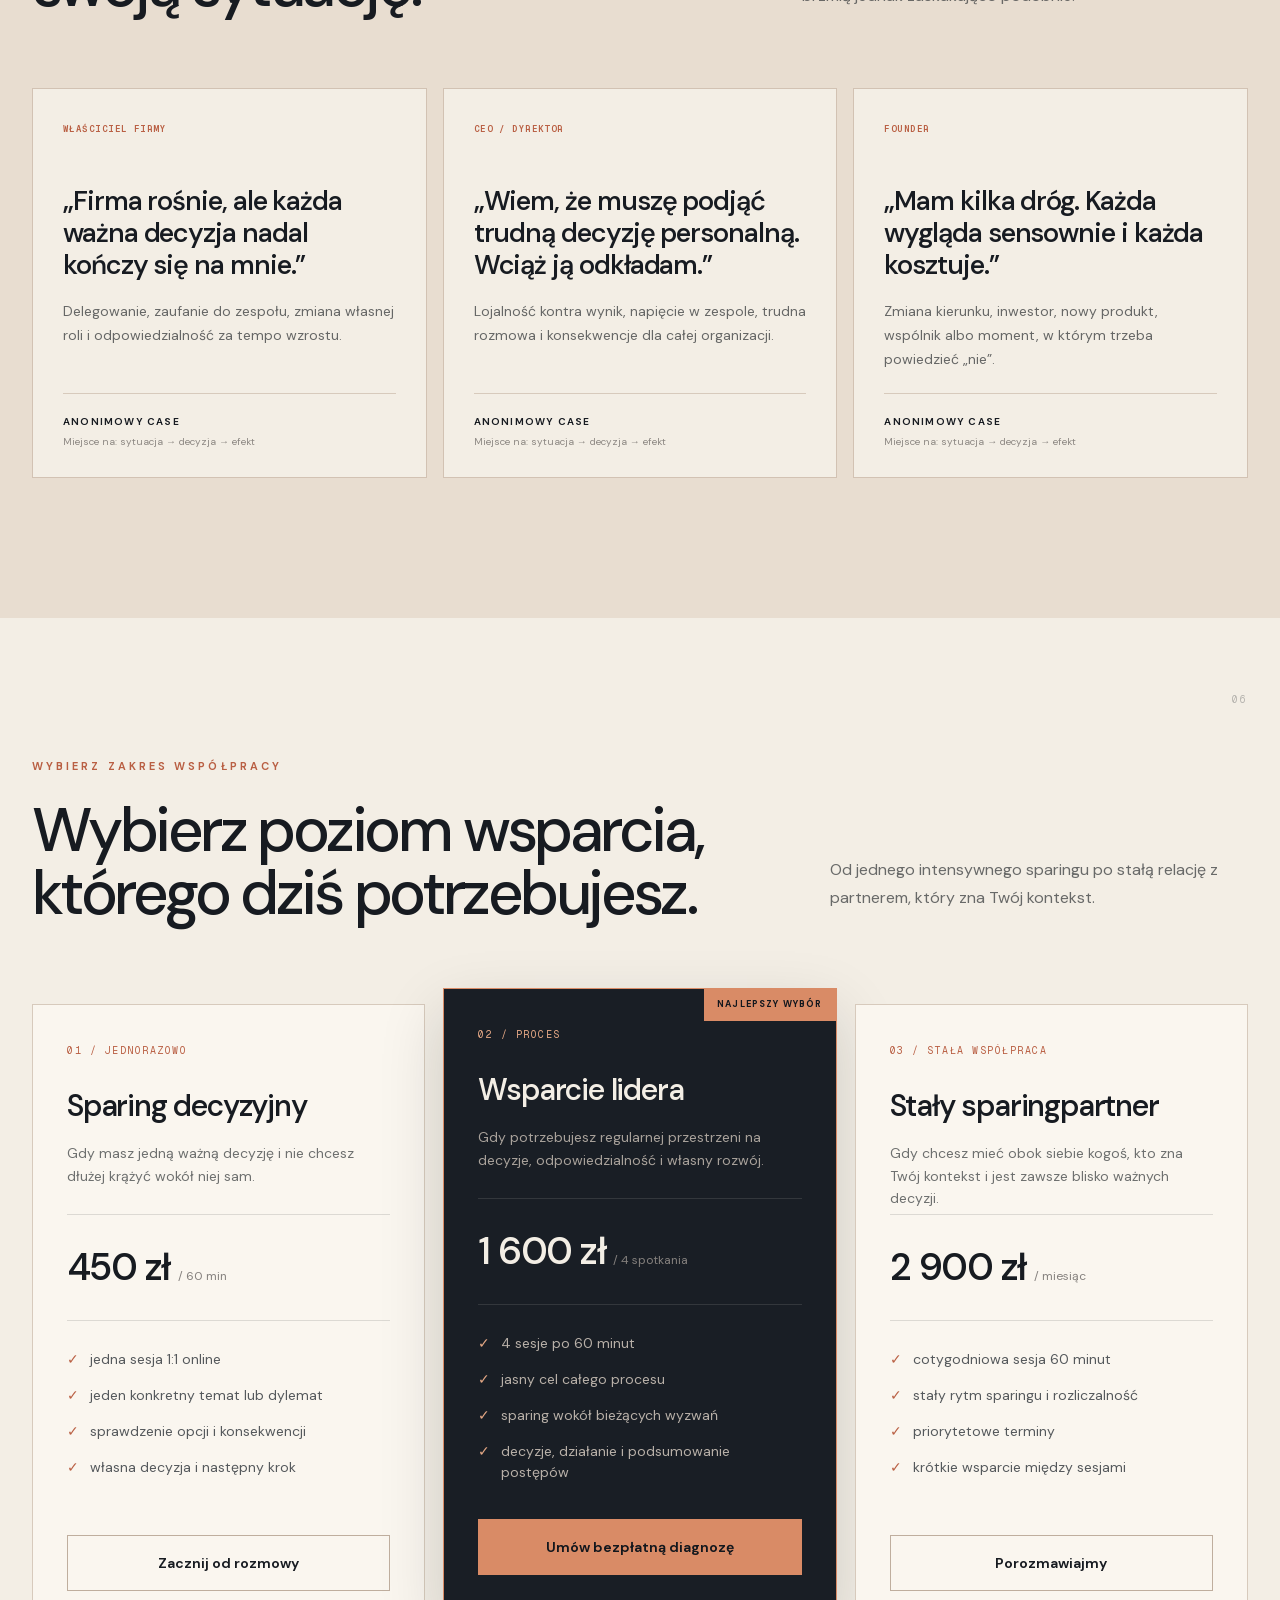
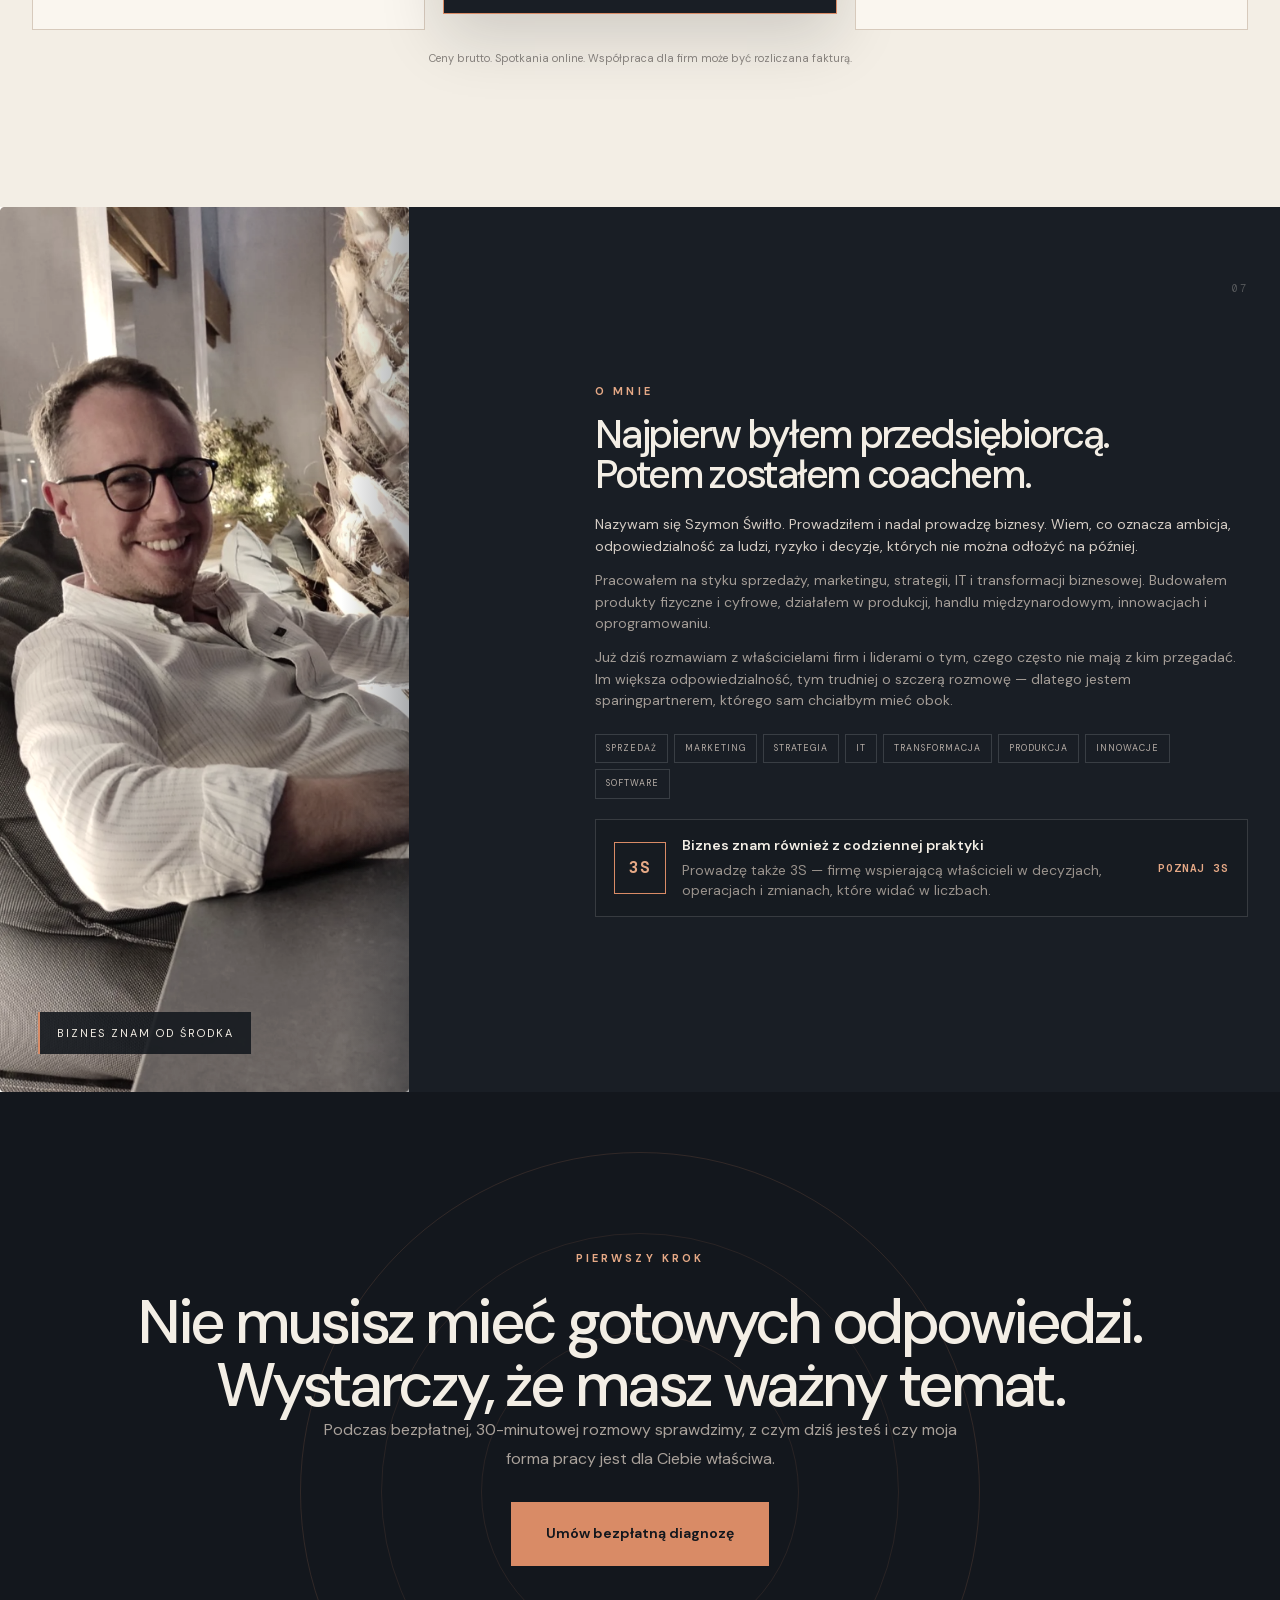
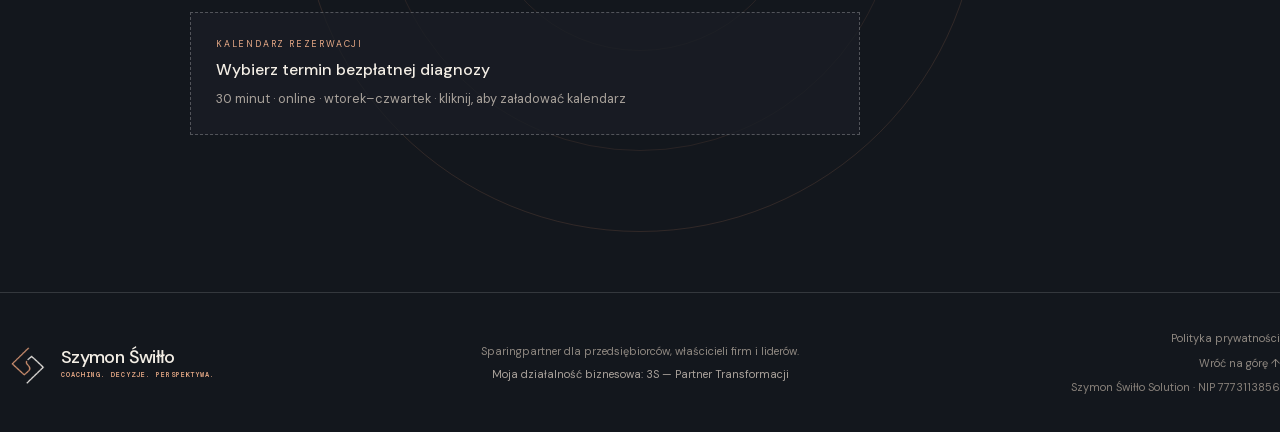
==== commit 1c5eb0c3: "Kalendarz Cal.com (ladowany po kliknieciu), polityka prywatnosci, stopka z danymi firmy" ====
--- a/index.html
+++ b/index.html
@@ -28,6 +28,22 @@
 <link rel="stylesheet" href="/style.css">
 </head>
 <body class="__variable_dm_sans_1pfp736 __variable_geist_mono_1001rt9">
-<main><nav class="nav" aria-label="Główna nawigacja"><a class="brand" href="#start" aria-label="Szymon Świłło — strona główna"><span class="brand-lockup"><span class="brand-symbol" aria-hidden="true"><img src="/images/logo-mark.webp" alt=""/></span><span class="brand-copy"><strong>Szymon Świłło</strong><small>Coaching. Decyzje. Perspektywa.</small></span></span></a><div class="nav-links"><a href="#podejscie">Podejście</a><a href="#wspolpraca">Współpraca</a><a href="#o-mnie">O mnie</a></div><a class="button button-small" href="#rozmowa">Bezpłatna diagnoza</a></nav><section class="hero" id="start"><div class="hero-grid"><div class="hero-copy"><p class="eyebrow">Sparingpartner dla przedsiębiorców i liderów</p><h1>Nie musisz być sam<span>ze swoimi decyzjami.</span></h1><p class="hero-lead">Masz z kim dzielić sukces. Trudniej znaleźć kogoś, z kim bezpiecznie przegadasz wątpliwości, presję i decyzje, które naprawdę mają znaczenie.</p><div class="hero-positioning"><strong>Sparingpartner.</strong><span>Bo na szczycie bywa samotnie.</span></div><div class="hero-actions"><a class="button" href="#rozmowa">Umów bezpłatną rozmowę</a><a class="text-link" href="#wspolpraca">Zobacz, jak pracuję <span aria-hidden="true">↓</span></a></div><p class="microcopy">30 minut  ·  bez prezentacji sprzedażowej  ·  z konkretnym następnym krokiem</p></div><div class="hero-visual" aria-label="Szymon Świłło"><div class="portrait-frame"><img src="/images/szymon-portret.webp" alt="Szymon Świłło, przedsiębiorca i coach biznesowy"/></div><div class="portrait-signature"><strong>Szymon Świłło</strong><span>Przedsiębiorca. Coach. Sparingpartner.</span></div><div class="orbit orbit-one" aria-hidden="true"></div><div class="orbit orbit-two" aria-hidden="true"></div></div></div><a class="scroll-hint" href="#problem" aria-label="Przejdź dalej"><span>Przewiń</span><i aria-hidden="true"></i></a></section><section class="problem section-light" id="problem"><div class="section-number">01</div><div class="problem-intro"><p class="eyebrow eyebrow-dark">Samotność lidera jest realna</p><h2>Masz ludzi wokół. A mimo to z najtrudniejszą decyzją często zostajesz sam.</h2></div><div class="problem-grid"><p class="problem-lead">Często rozmawiam z przedsiębiorcami o wyzwaniach, osiągnięciach, wahaniach i decyzjach, których nie mogą swobodnie omówić z nikim wokół.</p><div class="tension-list"><div><span>01</span><p>Zespół oczekuje kierunku. Wspólnicy — pewności. Bliscy nie zawsze znają cały kontekst.</p></div><div><span>02</span><p>Nie zawsze możesz pokazać wahanie osobom, za które odpowiadasz — choć właśnie wtedy najbardziej potrzebujesz rozmowy.</p></div><div><span>03</span><p>Potrzebujesz kogoś, kto słucha bez oceny, rozumie biznes i potrafi uczciwie podważyć Twoje założenia.</p></div></div></div><div class="statement"><span class="statement-line" aria-hidden="true"></span><p>Nie potrzebujesz kolejnej gotowej odpowiedzi.</p><strong>Potrzebujesz dobrego sparingpartnera.</strong></div></section><section class="approach" id="podejscie"><div class="section-number">02</div><div class="approach-head"><div><p class="eyebrow">Dobry sparing biznesowy</p><h2>Nie wybieram za Ciebie. Pomagam Ci podjąć lepszą decyzję.</h2></div><p>Możesz powiedzieć na głos to, czego nie powiesz zespołowi, wspólnikom ani bliskim. Dostajesz uważność, szczerość i pytania, które prowadzą do konkretu.</p></div><div class="difference-grid"><article><span>01</span><h3>Praktyka biznesowa</h3><p>Rozumiem sprzedaż, ludzi, produkt, technologię i presję wyniku — nie tylko z książek.</p></article><article><span>02</span><h3>Sparing, nie teatr</h3><p>Pracujemy na realnej sytuacji, ważnym celu i decyzjach, które mają znaczenie tu i teraz.</p></article><article><span>03</span><h3>Bezpieczna szczerość</h3><p>Bez oceny, gry pozorów i firmowej polityki. Z pytaniami, które porządkują i odsłaniają sedno.</p></article><article><span>04</span><h3>Ruch do przodu</h3><p>Każde spotkanie kończysz z większą jasnością i własnym, konkretnym następnym krokiem.</p></article></div></section><section class="audience section-light"><div class="section-number">03</div><div class="audience-copy"><p class="eyebrow eyebrow-dark">Dla kogo</p><h2>Pracuję z ludźmi, od których decyzji zależy więcej.</h2><p>To przestrzeń dla osób, które nie potrzebują prowadzenia za rękę. Potrzebują wymagającego, uważnego partnera, który pomoże im myśleć szerzej i działać precyzyjniej.</p></div><div class="audience-list"><div><span>Właściciele firm</span><small>Wzrost, odpowiedzialność, zespół</small></div><div><span>Founderzy startupów</span><small>Tempo, ryzyko, niepewność</small></div><div><span>CEO i dyrektorzy</span><small>Presja wyniku, ludzie, zmiana</small></div><div><span>Ambitni liderzy</span><small>Kierunek, wpływ, kolejny poziom</small></div></div></section><section class="process" id="wspolpraca"><div class="section-number">04</div><div class="process-title"><p class="eyebrow">Jak wygląda sparing</p><h2>Wyrzucasz wszystko na stół.<br/>Wychodzisz z własną decyzją.</h2></div><div class="process-steps"><article><div class="step-dot">1</div><h3>Mówisz bez filtra</h3><p>Wątpliwości, presja, trudne rozmowy i scenariusze, których nie masz z kim przegadać.</p></article><article><div class="step-dot">2</div><h3>Sprawdzamy założenia</h3><p>Oddzielamy fakty od emocji, testujemy opcje i szukamy tego, czego jeszcze nie widzisz.</p></article><article><div class="step-dot">3</div><h3>Wybierasz kierunek</h3><p>Podejmujesz własną, świadomą decyzję i przekładasz ją na konkretny następny ruch.</p></article></div></section><section class="cases section-light" id="historie"><div class="section-number">05</div><div class="cases-head"><p class="eyebrow eyebrow-dark">Z czym możesz przyjść</p><h2>Być może zobaczysz tu swoją sytuację.</h2><p>Każda firma jest inna. Samotność w odpowiedzialności, przeciążenie decyzjami i brak bezpiecznego rozmówcy brzmią jednak zaskakująco podobnie.</p></div><div class="case-grid"><article><span class="case-type">Właściciel firmy</span><h3>„Firma rośnie, ale każda ważna decyzja nadal kończy się na mnie.”</h3><p>Delegowanie, zaufanie do zespołu, zmiana własnej roli i odpowiedzialność za tempo wzrostu.</p><div class="case-placeholder"><span>Anonimowy case</span><small>Miejsce na: sytuacja → decyzja → efekt</small></div></article><article><span class="case-type">CEO / dyrektor</span><h3>„Wiem, że muszę podjąć trudną decyzję personalną. Wciąż ją odkładam.”</h3><p>Lojalność kontra wynik, napięcie w zespole, trudna rozmowa i konsekwencje dla całej organizacji.</p><div class="case-placeholder"><span>Anonimowy case</span><small>Miejsce na: sytuacja → decyzja → efekt</small></div></article><article><span class="case-type">Founder</span><h3>„Mam kilka dróg. Każda wygląda sensownie i każda kosztuje.”</h3><p>Zmiana kierunku, inwestor, nowy produkt, wspólnik albo moment, w którym trzeba powiedzieć „nie”.</p><div class="case-placeholder"><span>Anonimowy case</span><small>Miejsce na: sytuacja → decyzja → efekt</small></div></article></div></section><section class="offers section-light"><div class="section-number">06</div><div class="offers-head"><div><p class="eyebrow eyebrow-dark">Wybierz zakres współpracy</p><h2>Wybierz poziom wsparcia, którego dziś potrzebujesz.</h2></div><p>Od jednego intensywnego sparingu po stałą relację z partnerem, który zna Twój kontekst.</p></div><div class="pricing-grid"><article class="price-card"><p class="card-label">01 / Jednorazowo</p><h3>Sparing decyzyjny</h3><p class="card-for">Gdy masz jedną ważną decyzję i nie chcesz dłużej krążyć wokół niej sam.</p><div class="price"><strong>450 zł</strong><span>/ 60 min</span></div><ul><li><span class="check" aria-hidden="true">✓</span> jedna sesja 1:1 online</li><li><span class="check" aria-hidden="true">✓</span> jeden konkretny temat lub dylemat</li><li><span class="check" aria-hidden="true">✓</span> sprawdzenie opcji i konsekwencji</li><li><span class="check" aria-hidden="true">✓</span> własna decyzja i następny krok</li></ul><a class="outline-button" href="#rozmowa">Zacznij od rozmowy</a></article><article class="price-card featured"><div class="popular">Najlepszy wybór</div><p class="card-label">02 / Proces</p><h3>Wsparcie lidera</h3><p class="card-for">Gdy potrzebujesz regularnej przestrzeni na decyzje, odpowiedzialność i własny rozwój.</p><div class="price"><strong>1 600 zł</strong><span>/ 4 spotkania</span></div><ul><li><span class="check" aria-hidden="true">✓</span> 4 sesje po 60 minut</li><li><span class="check" aria-hidden="true">✓</span> jasny cel całego procesu</li><li><span class="check" aria-hidden="true">✓</span> sparing wokół bieżących wyzwań</li><li><span class="check" aria-hidden="true">✓</span> decyzje, działanie i podsumowanie postępów</li></ul><a class="button" href="#rozmowa">Umów bezpłatną diagnozę</a></article><article class="price-card"><p class="card-label">03 / Stała współpraca</p><h3>Stały sparingpartner</h3><p class="card-for">Gdy chcesz mieć obok siebie kogoś, kto zna Twój kontekst i jest zawsze blisko ważnych decyzji.</p><div class="price"><strong>2 900 zł</strong><span>/ miesiąc</span></div><ul><li><span class="check" aria-hidden="true">✓</span> cotygodniowa sesja 60 minut</li><li><span class="check" aria-hidden="true">✓</span> stały rytm sparingu i rozliczalność</li><li><span class="check" aria-hidden="true">✓</span> priorytetowe terminy</li><li><span class="check" aria-hidden="true">✓</span> krótkie wsparcie między sesjami</li></ul><a class="outline-button" href="#rozmowa">Porozmawiajmy</a></article></div><p class="price-note">Ceny brutto. Spotkania online. Współpraca dla firm może być rozliczana fakturą.</p></section><section class="about" id="o-mnie"><div class="about-image"><img src="/images/szymon-natural.webp" alt="Szymon Świłło podczas nieformalnej rozmowy" loading="lazy"/><div class="image-caption">Biznes znam od środka</div></div><div class="about-copy"><div class="section-number">07</div><p class="eyebrow">O mnie</p><h2>Najpierw byłem przedsiębiorcą. Potem zostałem coachem.</h2><p class="about-lead">Nazywam się Szymon Świłło. Prowadziłem i nadal prowadzę biznesy. Wiem, co oznacza ambicja, odpowiedzialność za ludzi, ryzyko i decyzje, których nie można odłożyć na później.</p><p>Pracowałem na styku sprzedaży, marketingu, strategii, IT i transformacji biznesowej. Budowałem produkty fizyczne i cyfrowe, działałem w produkcji, handlu międzynarodowym, innowacjach i oprogramowaniu.</p><p>Już dziś rozmawiam z właścicielami firm i liderami o tym, czego często nie mają z kim przegadać. Im większa odpowiedzialność, tym trudniej o szczerą rozmowę — dlatego jestem sparingpartnerem, którego sam chciałbym mieć obok.</p><div class="expertise" aria-label="Obszary doświadczenia"><span>Sprzedaż</span><span>Marketing</span><span>Strategia</span><span>IT</span><span>Transformacja</span><span>Produkcja</span><span>Innowacje</span><span>Software</span></div><a class="business-proof" href="https://3solution.pl/" target="_blank" rel="noopener noreferrer" aria-label="Poznaj 3S — Partnera Transformacji"><span class="three-s-mark" aria-hidden="true">3S</span><span class="business-proof-copy"><strong>Biznes znam również z codziennej praktyki</strong><span>Prowadzę także 3S — firmę wspierającą właścicieli w decyzjach, operacjach i zmianach, które widać w liczbach.</span></span><span class="business-proof-link">Poznaj 3S</span></a></div></section><section class="cta" id="rozmowa"><div class="cta-orbit" aria-hidden="true"></div><p class="eyebrow">Pierwszy krok</p><h2>Nie musisz mieć gotowych odpowiedzi.<br/>Wystarczy, że masz ważny temat.</h2><p>Podczas bezpłatnej, 30-minutowej rozmowy sprawdzimy, z czym dziś jesteś i czy moja forma pracy jest dla Ciebie właściwa.</p><a class="button button-large" href="#kalendarz">Umów bezpłatną diagnozę</a><div class="calendar-placeholder" id="kalendarz"><span>Kalendarz rezerwacji</span><strong>Miejsce na podpięcie kalendarza i krótkiej ankiety</strong><small>Calendly / TidyCal / inny system rezerwacji</small></div></section><footer><a class="brand footer-brand" href="#start"><span class="brand-lockup"><span class="brand-symbol" aria-hidden="true"><img src="/images/logo-mark.webp" alt=""/></span><span class="brand-copy"><strong>Szymon Świłło</strong><small>Coaching. Decyzje. Perspektywa.</small></span></span></a><div class="footer-center"><p>Sparingpartner dla przedsiębiorców, właścicieli firm i liderów.</p><a href="https://3solution.pl/" target="_blank" rel="noopener noreferrer">Moja działalność biznesowa: 3S — Partner Transformacji</a></div><a href="#start">Wróć na górę <span aria-hidden="true">↑</span></a></footer></main>
+<main><nav class="nav" aria-label="Główna nawigacja"><a class="brand" href="#start" aria-label="Szymon Świłło — strona główna"><span class="brand-lockup"><span class="brand-symbol" aria-hidden="true"><img src="/images/logo-mark.webp" alt=""/></span><span class="brand-copy"><strong>Szymon Świłło</strong><small>Coaching. Decyzje. Perspektywa.</small></span></span></a><div class="nav-links"><a href="#podejscie">Podejście</a><a href="#wspolpraca">Współpraca</a><a href="#o-mnie">O mnie</a></div><a class="button button-small" href="#rozmowa">Bezpłatna diagnoza</a></nav><section class="hero" id="start"><div class="hero-grid"><div class="hero-copy"><p class="eyebrow">Sparingpartner dla przedsiębiorców i liderów</p><h1>Nie musisz być sam<span>ze swoimi decyzjami.</span></h1><p class="hero-lead">Masz z kim dzielić sukces. Trudniej znaleźć kogoś, z kim bezpiecznie przegadasz wątpliwości, presję i decyzje, które naprawdę mają znaczenie.</p><div class="hero-positioning"><strong>Sparingpartner.</strong><span>Bo na szczycie bywa samotnie.</span></div><div class="hero-actions"><a class="button" href="#rozmowa">Umów bezpłatną rozmowę</a><a class="text-link" href="#wspolpraca">Zobacz, jak pracuję <span aria-hidden="true">↓</span></a></div><p class="microcopy">30 minut  ·  bez prezentacji sprzedażowej  ·  z konkretnym następnym krokiem</p></div><div class="hero-visual" aria-label="Szymon Świłło"><div class="portrait-frame"><img src="/images/szymon-portret.webp" alt="Szymon Świłło, przedsiębiorca i coach biznesowy"/></div><div class="portrait-signature"><strong>Szymon Świłło</strong><span>Przedsiębiorca. Coach. Sparingpartner.</span></div><div class="orbit orbit-one" aria-hidden="true"></div><div class="orbit orbit-two" aria-hidden="true"></div></div></div><a class="scroll-hint" href="#problem" aria-label="Przejdź dalej"><span>Przewiń</span><i aria-hidden="true"></i></a></section><section class="problem section-light" id="problem"><div class="section-number">01</div><div class="problem-intro"><p class="eyebrow eyebrow-dark">Samotność lidera jest realna</p><h2>Masz ludzi wokół. A mimo to z najtrudniejszą decyzją często zostajesz sam.</h2></div><div class="problem-grid"><p class="problem-lead">Często rozmawiam z przedsiębiorcami o wyzwaniach, osiągnięciach, wahaniach i decyzjach, których nie mogą swobodnie omówić z nikim wokół.</p><div class="tension-list"><div><span>01</span><p>Zespół oczekuje kierunku. Wspólnicy — pewności. Bliscy nie zawsze znają cały kontekst.</p></div><div><span>02</span><p>Nie zawsze możesz pokazać wahanie osobom, za które odpowiadasz — choć właśnie wtedy najbardziej potrzebujesz rozmowy.</p></div><div><span>03</span><p>Potrzebujesz kogoś, kto słucha bez oceny, rozumie biznes i potrafi uczciwie podważyć Twoje założenia.</p></div></div></div><div class="statement"><span class="statement-line" aria-hidden="true"></span><p>Nie potrzebujesz kolejnej gotowej odpowiedzi.</p><strong>Potrzebujesz dobrego sparingpartnera.</strong></div></section><section class="approach" id="podejscie"><div class="section-number">02</div><div class="approach-head"><div><p class="eyebrow">Dobry sparing biznesowy</p><h2>Nie wybieram za Ciebie. Pomagam Ci podjąć lepszą decyzję.</h2></div><p>Możesz powiedzieć na głos to, czego nie powiesz zespołowi, wspólnikom ani bliskim. Dostajesz uważność, szczerość i pytania, które prowadzą do konkretu.</p></div><div class="difference-grid"><article><span>01</span><h3>Praktyka biznesowa</h3><p>Rozumiem sprzedaż, ludzi, produkt, technologię i presję wyniku — nie tylko z książek.</p></article><article><span>02</span><h3>Sparing, nie teatr</h3><p>Pracujemy na realnej sytuacji, ważnym celu i decyzjach, które mają znaczenie tu i teraz.</p></article><article><span>03</span><h3>Bezpieczna szczerość</h3><p>Bez oceny, gry pozorów i firmowej polityki. Z pytaniami, które porządkują i odsłaniają sedno.</p></article><article><span>04</span><h3>Ruch do przodu</h3><p>Każde spotkanie kończysz z większą jasnością i własnym, konkretnym następnym krokiem.</p></article></div></section><section class="audience section-light"><div class="section-number">03</div><div class="audience-copy"><p class="eyebrow eyebrow-dark">Dla kogo</p><h2>Pracuję z ludźmi, od których decyzji zależy więcej.</h2><p>To przestrzeń dla osób, które nie potrzebują prowadzenia za rękę. Potrzebują wymagającego, uważnego partnera, który pomoże im myśleć szerzej i działać precyzyjniej.</p></div><div class="audience-list"><div><span>Właściciele firm</span><small>Wzrost, odpowiedzialność, zespół</small></div><div><span>Founderzy startupów</span><small>Tempo, ryzyko, niepewność</small></div><div><span>CEO i dyrektorzy</span><small>Presja wyniku, ludzie, zmiana</small></div><div><span>Ambitni liderzy</span><small>Kierunek, wpływ, kolejny poziom</small></div></div></section><section class="process" id="wspolpraca"><div class="section-number">04</div><div class="process-title"><p class="eyebrow">Jak wygląda sparing</p><h2>Wyrzucasz wszystko na stół.<br/>Wychodzisz z własną decyzją.</h2></div><div class="process-steps"><article><div class="step-dot">1</div><h3>Mówisz bez filtra</h3><p>Wątpliwości, presja, trudne rozmowy i scenariusze, których nie masz z kim przegadać.</p></article><article><div class="step-dot">2</div><h3>Sprawdzamy założenia</h3><p>Oddzielamy fakty od emocji, testujemy opcje i szukamy tego, czego jeszcze nie widzisz.</p></article><article><div class="step-dot">3</div><h3>Wybierasz kierunek</h3><p>Podejmujesz własną, świadomą decyzję i przekładasz ją na konkretny następny ruch.</p></article></div></section><section class="cases section-light" id="historie"><div class="section-number">05</div><div class="cases-head"><p class="eyebrow eyebrow-dark">Z czym możesz przyjść</p><h2>Być może zobaczysz tu swoją sytuację.</h2><p>Każda firma jest inna. Samotność w odpowiedzialności, przeciążenie decyzjami i brak bezpiecznego rozmówcy brzmią jednak zaskakująco podobnie.</p></div><div class="case-grid"><article><span class="case-type">Właściciel firmy</span><h3>„Firma rośnie, ale każda ważna decyzja nadal kończy się na mnie.”</h3><p>Delegowanie, zaufanie do zespołu, zmiana własnej roli i odpowiedzialność za tempo wzrostu.</p><div class="case-placeholder"><span>Anonimowy case</span><small>Miejsce na: sytuacja → decyzja → efekt</small></div></article><article><span class="case-type">CEO / dyrektor</span><h3>„Wiem, że muszę podjąć trudną decyzję personalną. Wciąż ją odkładam.”</h3><p>Lojalność kontra wynik, napięcie w zespole, trudna rozmowa i konsekwencje dla całej organizacji.</p><div class="case-placeholder"><span>Anonimowy case</span><small>Miejsce na: sytuacja → decyzja → efekt</small></div></article><article><span class="case-type">Founder</span><h3>„Mam kilka dróg. Każda wygląda sensownie i każda kosztuje.”</h3><p>Zmiana kierunku, inwestor, nowy produkt, wspólnik albo moment, w którym trzeba powiedzieć „nie”.</p><div class="case-placeholder"><span>Anonimowy case</span><small>Miejsce na: sytuacja → decyzja → efekt</small></div></article></div></section><section class="offers section-light"><div class="section-number">06</div><div class="offers-head"><div><p class="eyebrow eyebrow-dark">Wybierz zakres współpracy</p><h2>Wybierz poziom wsparcia, którego dziś potrzebujesz.</h2></div><p>Od jednego intensywnego sparingu po stałą relację z partnerem, który zna Twój kontekst.</p></div><div class="pricing-grid"><article class="price-card"><p class="card-label">01 / Jednorazowo</p><h3>Sparing decyzyjny</h3><p class="card-for">Gdy masz jedną ważną decyzję i nie chcesz dłużej krążyć wokół niej sam.</p><div class="price"><strong>450 zł</strong><span>/ 60 min</span></div><ul><li><span class="check" aria-hidden="true">✓</span> jedna sesja 1:1 online</li><li><span class="check" aria-hidden="true">✓</span> jeden konkretny temat lub dylemat</li><li><span class="check" aria-hidden="true">✓</span> sprawdzenie opcji i konsekwencji</li><li><span class="check" aria-hidden="true">✓</span> własna decyzja i następny krok</li></ul><a class="outline-button" href="#rozmowa">Zacznij od rozmowy</a></article><article class="price-card featured"><div class="popular">Najlepszy wybór</div><p class="card-label">02 / Proces</p><h3>Wsparcie lidera</h3><p class="card-for">Gdy potrzebujesz regularnej przestrzeni na decyzje, odpowiedzialność i własny rozwój.</p><div class="price"><strong>1 600 zł</strong><span>/ 4 spotkania</span></div><ul><li><span class="check" aria-hidden="true">✓</span> 4 sesje po 60 minut</li><li><span class="check" aria-hidden="true">✓</span> jasny cel całego procesu</li><li><span class="check" aria-hidden="true">✓</span> sparing wokół bieżących wyzwań</li><li><span class="check" aria-hidden="true">✓</span> decyzje, działanie i podsumowanie postępów</li></ul><a class="button" href="#rozmowa">Umów bezpłatną diagnozę</a></article><article class="price-card"><p class="card-label">03 / Stała współpraca</p><h3>Stały sparingpartner</h3><p class="card-for">Gdy chcesz mieć obok siebie kogoś, kto zna Twój kontekst i jest zawsze blisko ważnych decyzji.</p><div class="price"><strong>2 900 zł</strong><span>/ miesiąc</span></div><ul><li><span class="check" aria-hidden="true">✓</span> cotygodniowa sesja 60 minut</li><li><span class="check" aria-hidden="true">✓</span> stały rytm sparingu i rozliczalność</li><li><span class="check" aria-hidden="true">✓</span> priorytetowe terminy</li><li><span class="check" aria-hidden="true">✓</span> krótkie wsparcie między sesjami</li></ul><a class="outline-button" href="#rozmowa">Porozmawiajmy</a></article></div><p class="price-note">Ceny brutto. Spotkania online. Współpraca dla firm może być rozliczana fakturą.</p></section><section class="about" id="o-mnie"><div class="about-image"><img src="/images/szymon-natural.webp" alt="Szymon Świłło podczas nieformalnej rozmowy" loading="lazy"/><div class="image-caption">Biznes znam od środka</div></div><div class="about-copy"><div class="section-number">07</div><p class="eyebrow">O mnie</p><h2>Najpierw byłem przedsiębiorcą. Potem zostałem coachem.</h2><p class="about-lead">Nazywam się Szymon Świłło. Prowadziłem i nadal prowadzę biznesy. Wiem, co oznacza ambicja, odpowiedzialność za ludzi, ryzyko i decyzje, których nie można odłożyć na później.</p><p>Pracowałem na styku sprzedaży, marketingu, strategii, IT i transformacji biznesowej. Budowałem produkty fizyczne i cyfrowe, działałem w produkcji, handlu międzynarodowym, innowacjach i oprogramowaniu.</p><p>Już dziś rozmawiam z właścicielami firm i liderami o tym, czego często nie mają z kim przegadać. Im większa odpowiedzialność, tym trudniej o szczerą rozmowę — dlatego jestem sparingpartnerem, którego sam chciałbym mieć obok.</p><div class="expertise" aria-label="Obszary doświadczenia"><span>Sprzedaż</span><span>Marketing</span><span>Strategia</span><span>IT</span><span>Transformacja</span><span>Produkcja</span><span>Innowacje</span><span>Software</span></div><a class="business-proof" href="https://3solution.pl/" target="_blank" rel="noopener noreferrer" aria-label="Poznaj 3S — Partnera Transformacji"><span class="three-s-mark" aria-hidden="true">3S</span><span class="business-proof-copy"><strong>Biznes znam również z codziennej praktyki</strong><span>Prowadzę także 3S — firmę wspierającą właścicieli w decyzjach, operacjach i zmianach, które widać w liczbach.</span></span><span class="business-proof-link">Poznaj 3S</span></a></div></section><section class="cta" id="rozmowa"><div class="cta-orbit" aria-hidden="true"></div><p class="eyebrow">Pierwszy krok</p><h2>Nie musisz mieć gotowych odpowiedzi.<br/>Wystarczy, że masz ważny temat.</h2><p>Podczas bezpłatnej, 30-minutowej rozmowy sprawdzimy, z czym dziś jesteś i czy moja forma pracy jest dla Ciebie właściwa.</p><a class="button button-large cal-trigger" href="#kalendarz">Umów bezpłatną diagnozę</a><div class="calendar-box" id="kalendarz"><button type="button" class="calendar-load" id="cal-load"><span>Kalendarz rezerwacji</span><strong>Wybierz termin bezpłatnej diagnozy</strong><small>30 minut · online · wtorek–czwartek · kliknij, aby załadować kalendarz</small></button><div id="cal-inline" hidden></div><noscript><a class="outline-button" href="https://cal.com/szymonswillo/sparing" target="_blank" rel="noopener">Otwórz kalendarz na cal.com</a></noscript></div></section><footer><a class="brand footer-brand" href="#start"><span class="brand-lockup"><span class="brand-symbol" aria-hidden="true"><img src="/images/logo-mark.webp" alt=""/></span><span class="brand-copy"><strong>Szymon Świłło</strong><small>Coaching. Decyzje. Perspektywa.</small></span></span></a><div class="footer-center"><p>Sparingpartner dla przedsiębiorców, właścicieli firm i liderów.</p><a href="https://3solution.pl/" target="_blank" rel="noopener noreferrer">Moja działalność biznesowa: 3S — Partner Transformacji</a></div><div class="footer-right"><a href="/polityka-prywatnosci.html">Polityka prywatności</a><a href="#start">Wróć na górę <span aria-hidden="true">↑</span></a><small>Szymon Świłło Solution · NIP 7773113856</small></div></footer></main>
+<script>
+(function(){
+  var loaded=false;
+  function loadCal(){
+    if(loaded) return; loaded=true;
+    var box=document.getElementById('cal-inline'), btn=document.getElementById('cal-load');
+    btn.hidden=true; box.hidden=false;
+    (function (C, A, L) { let p = function (a, ar) { a.q.push(ar); }; let d = C.document; C.Cal = C.Cal || function () { let cal = C.Cal; let ar = arguments; if (!cal.loaded) { cal.ns = {}; cal.q = cal.q || []; d.head.appendChild(d.createElement("script")).src = A; cal.loaded = true; } if (ar[0] === L) { const api = function () { p(api, arguments); }; const namespace = ar[1]; api.q = api.q || []; if(typeof namespace === "string"){cal.ns[namespace] = cal.ns[namespace] || api;p(cal.ns[namespace], ar);p(cal, ["initNamespace", namespace]);} else p(cal, ar); return; } p(cal, ar); }; })(window, "https://app.cal.com/embed/embed.js", "init");
+    Cal("init", "sparing", {origin:"https://app.cal.com"});
+    Cal.ns.sparing("inline", {elementOrSelector:"#cal-inline", config:{layout:"month_view",theme:"light"}, calLink:"szymonswillo/sparing"});
+    Cal.ns.sparing("ui", {theme:"light", cssVarsPerTheme:{light:{"cal-brand":"#B95F43"}}, hideEventTypeDetails:false, layout:"month_view"});
+  }
+  document.getElementById('cal-load').addEventListener('click', loadCal);
+  document.querySelectorAll('a[href="#kalendarz"]').forEach(function(a){ a.addEventListener('click', loadCal); });
+})();
+</script>
 </body>
 </html>
--- a/style.css
+++ b/style.css
@@ -100,3 +100,18 @@
 
 /*! tailwindcss v4.2.1 | MIT License | https://tailwindcss.com */
 @layer theme{:root,:host{--font-sans:ui-sans-serif, system-ui, sans-serif, "Apple Color Emoji", "Segoe UI Emoji", "Segoe UI Symbol", "Noto Color Emoji";--font-mono:ui-monospace, SFMono-Regular, Menlo, Monaco, Consolas, "Liberation Mono", "Courier New", monospace;--spacing:.25rem;--default-font-family:var(--font-sans);--default-mono-font-family:var(--font-mono)}}@layer base{*,:after,:before{box-sizing:border-box;border:0 solid;margin:0;padding:0}::backdrop{box-sizing:border-box;border:0 solid;margin:0;padding:0}::file-selector-button{box-sizing:border-box;border:0 solid;margin:0;padding:0}html,:host{-webkit-text-size-adjust:100%;tab-size:4;line-height:1.5;font-family:var(--default-font-family,ui-sans-serif, system-ui, sans-serif, "Apple Color Emoji", "Segoe UI Emoji", "Segoe UI Symbol", "Noto Color Emoji");font-feature-settings:var(--default-font-feature-settings,normal);font-variation-settings:var(--default-font-variation-settings,normal);-webkit-tap-highlight-color:transparent}hr{height:0;color:inherit;border-top-width:1px}abbr:where([title]){-webkit-text-decoration:underline dotted;text-decoration:underline dotted}h1,h2,h3,h4,h5,h6{font-size:inherit;font-weight:inherit}a{color:inherit;-webkit-text-decoration:inherit;-webkit-text-decoration:inherit;text-decoration:inherit}b,strong{font-weight:bolder}code,kbd,samp,pre{font-family:var(--default-mono-font-family,ui-monospace, SFMono-Regular, Menlo, Monaco, Consolas, "Liberation Mono", "Courier New", monospace);font-feature-settings:var(--default-mono-font-feature-settings,normal);font-variation-settings:var(--default-mono-font-variation-settings,normal);font-size:1em}small{font-size:80%}sub,sup{vertical-align:baseline;font-size:75%;line-height:0;position:relative}sub{bottom:-.25em}sup{top:-.5em}table{text-indent:0;border-color:inherit;border-collapse:collapse}:-moz-focusring{outline:auto}progress{vertical-align:baseline}summary{display:list-item}ol,ul,menu{list-style:none}img,svg,video,canvas,audio,iframe,embed,object{vertical-align:middle;display:block}img,video{max-width:100%;height:auto}button,input,select,optgroup,textarea{font:inherit;font-feature-settings:inherit;font-variation-settings:inherit;letter-spacing:inherit;color:inherit;opacity:1;background-color:#0000;border-radius:0}::file-selector-button{font:inherit;font-feature-settings:inherit;font-variation-settings:inherit;letter-spacing:inherit;color:inherit;opacity:1;background-color:#0000;border-radius:0}:where(select:is([multiple],[size])) optgroup{font-weight:bolder}:where(select:is([multiple],[size])) optgroup option{padding-inline-start:20px}::file-selector-button{margin-inline-end:4px}::placeholder{opacity:1}@supports (not ((-webkit-appearance:-apple-pay-button))) or (contain-intrinsic-size:1px){::placeholder{color:currentColor}@supports (color:color-mix(in lab, red, red)){::placeholder{color:color-mix(in oklab, currentcolor 50%, transparent)}}}textarea{resize:vertical}::-webkit-search-decoration{-webkit-appearance:none}::-webkit-date-and-time-value{min-height:1lh;text-align:inherit}::-webkit-datetime-edit{display:inline-flex}::-webkit-datetime-edit-fields-wrapper{padding:0}::-webkit-datetime-edit{padding-block:0}::-webkit-datetime-edit-year-field{padding-block:0}::-webkit-datetime-edit-month-field{padding-block:0}::-webkit-datetime-edit-day-field{padding-block:0}::-webkit-datetime-edit-hour-field{padding-block:0}::-webkit-datetime-edit-minute-field{padding-block:0}::-webkit-datetime-edit-second-field{padding-block:0}::-webkit-datetime-edit-millisecond-field{padding-block:0}::-webkit-datetime-edit-meridiem-field{padding-block:0}::-webkit-calendar-picker-indicator{line-height:1}:-moz-ui-invalid{box-shadow:none}button,input:where([type=button],[type=reset],[type=submit]){-webkit-appearance:button;appearance:button}::file-selector-button{-webkit-appearance:button;appearance:button}::-webkit-inner-spin-button{height:auto}::-webkit-outer-spin-button{height:auto}[hidden]:where(:not([hidden=until-found])){display:none!important}}@layer components;@layer utilities{.start{inset-inline-start:var(--spacing)}.end{inset-inline-end:var(--spacing)}}:root{--navy-950:#13171d;--navy-900:#191e25;--navy-800:#242b34;--copper:#d98b66;--copper-light:#e6a986;--cream:#f3eee5;--paper:#f3eee5;--ink:#171b21;--muted:#6c716f;--line-dark:#ffffff24;--line-light:#d7cabc}*{box-sizing:border-box}html{scroll-behavior:smooth}body{background:var(--navy-950);color:var(--cream);font-family:var(--font-dm-sans), Arial, sans-serif;-webkit-font-smoothing:antialiased;margin:0}a{color:inherit;text-decoration:none}button,a{-webkit-tap-highlight-color:transparent}img{max-width:100%;display:block}.nav{z-index:20;border-bottom:1px solid var(--line-dark);grid-template-columns:1fr auto 1fr;align-items:center;width:min(1380px,100% - 64px);min-height:92px;display:grid;position:absolute;top:0;left:50%;transform:translate(-50%)}.brand{justify-self:start;align-items:center;display:inline-flex}.brand-lockup{align-items:center;gap:13px;display:inline-flex}.brand-symbol{flex:none;width:54px;height:54px}.brand-symbol img{object-fit:contain;width:100%;height:100%}.brand-copy{gap:5px;display:grid}.brand-copy strong{color:var(--cream);letter-spacing:-.035em;white-space:nowrap;font-size:20px;font-weight:520;line-height:1}.brand-copy small{color:var(--copper-light);font-family:var(--font-geist-mono), monospace;letter-spacing:.14em;text-transform:uppercase;white-space:nowrap;font-size:7.5px;font-weight:550;line-height:1}.footer-brand .brand-symbol{width:48px;height:48px}.footer-brand .brand-copy strong{font-size:18px}.footer-brand .brand-copy small{font-size:7px}.nav-links{color:#c4bdb5;gap:36px;font-size:13px;display:flex}.nav-links a,footer>a{transition:color .2s}.nav-links a:hover,footer>a:hover{color:var(--copper-light)}.nav .button{justify-self:end}.button,.outline-button{text-align:center;background:var(--copper);color:#13171d;border:1px solid var(--copper);justify-content:center;align-items:center;min-height:56px;padding:0 26px;font-size:14px;font-weight:650;transition:transform .2s,background .2s,color .2s;display:inline-flex}.button:hover{background:var(--copper-light);transform:translateY(-2px)}.button-small{min-height:48px;padding:0 21px}.button-large{min-height:64px;padding:0 34px}.outline-button{color:var(--ink);background:0 0;border-color:#bfae9e}.outline-button:hover{border-color:var(--copper);color:#a65337;transform:translateY(-2px)}.hero{background:linear-gradient(90deg, var(--navy-950) 0%, #13171df7 50%, #13171dc7 100%), radial-gradient(circle at 78% 46%, #49302c 0%, transparent 44%);align-items:center;min-height:920px;padding:150px max(32px,50vw - 690px) 92px;display:grid;position:relative;overflow:hidden}.hero:before{content:"";background:linear-gradient(#0000,#ffffff14,#0000);width:1px;position:absolute;top:92px;bottom:0;left:50%}.hero-grid{grid-template-columns:1.04fr .96fr;align-items:center;gap:80px;width:100%;max-width:1380px;margin:0 auto;display:grid}.hero-copy{z-index:2;max-width:790px;position:relative}.eyebrow{color:var(--copper-light);text-transform:uppercase;letter-spacing:.28em;margin:0 0 24px;font-size:11px;font-weight:650}.eyebrow-dark{color:#b95f43}h1,h2,h3,p{margin-top:0}h1{letter-spacing:-.065em;max-width:800px;margin-bottom:28px;font-size:clamp(56px,6.3vw,94px);font-weight:500;line-height:.97}h1 span{color:var(--copper-light);display:block}.hero-lead{color:#c4bdb6;max-width:650px;font-size:clamp(18px,1.6vw,23px);line-height:1.58}.hero-positioning{border-left:2px solid var(--copper);flex-wrap:wrap;gap:8px 13px;margin-top:28px;padding-left:18px;font-size:15px;display:flex}.hero-positioning strong{color:var(--cream);font-weight:600}.hero-positioning span{color:var(--copper-light)}.hero-actions{align-items:center;gap:32px;margin-top:40px;display:flex}.text-link{color:#d8d0c8;border-bottom:1px solid #ffffff40;align-items:center;gap:16px;padding:17px 0;font-size:14px;display:inline-flex}.text-link:hover{color:var(--copper-light);border-color:var(--copper)}.microcopy{color:#837d77;font-family:var(--font-geist-mono), monospace;letter-spacing:.06em;margin-top:24px;font-size:10px}.hero-visual{place-items:center;height:640px;display:grid;position:relative}.portrait-frame{z-index:2;border:1px solid #d98b668f;width:min(440px,78%);height:570px;position:relative;overflow:hidden}.portrait-frame:after{content:"";background:linear-gradient(#0000 55%,#13171d73);position:absolute;inset:0}.portrait-frame img{object-fit:cover;object-position:center 30%;filter:saturate(.68)contrast(1.03)sepia(.05);width:100%;height:100%}.portrait-signature{z-index:3;border-left:2px solid var(--copper);-webkit-backdrop-filter:blur(10px);backdrop-filter:blur(10px);background:#13171de6;gap:4px;padding:16px 18px;display:grid;position:absolute;bottom:7%;right:2%}.portrait-signature strong{font-size:14px}.portrait-signature span{color:#a9a19a;font-size:10px}.orbit{z-index:1;border:1px solid #d98b662e;border-radius:50%;position:absolute}.orbit-one{width:590px;height:590px}.orbit-two{width:730px;height:730px}.scroll-hint{color:#8d8780;text-transform:uppercase;letter-spacing:.25em;flex-direction:column;align-items:center;gap:10px;font-size:9px;display:flex;position:absolute;bottom:28px;left:50%;transform:translate(-50%)}.scroll-hint i{background:linear-gradient(var(--copper), transparent);width:1px;height:34px}section{position:relative}.section-light{background:var(--paper);color:var(--ink)}.section-number{color:currentColor;opacity:.28;font-family:var(--font-geist-mono), monospace;letter-spacing:.2em;font-size:10px;position:absolute;top:74px;right:max(32px,50vw - 690px)}.problem,.approach,.audience,.process,.cases,.offers{padding:140px max(32px,50vw - 690px)}.problem-intro{max-width:1050px}h2{letter-spacing:-.058em;font-size:clamp(40px,4.8vw,68px);font-weight:500;line-height:1.02}.problem-grid{grid-template-columns:.9fr 1.1fr;gap:120px;margin-top:88px;display:grid}.problem-lead{color:#303236;letter-spacing:-.025em;font-size:28px;font-weight:450;line-height:1.45}.tension-list{border-top:1px solid var(--line-light)}.tension-list>div{border-bottom:1px solid var(--line-light);grid-template-columns:48px 1fr;gap:20px;padding:24px 0;display:grid}.tension-list span{color:#b95f43;font-family:var(--font-geist-mono), monospace;font-size:10px}.tension-list p{color:#55585b;margin:0;line-height:1.65}.statement{text-align:center;max-width:1080px;margin:130px auto 0}.statement-line{background:var(--copper);width:1px;height:60px;margin:0 auto 32px;display:block}.statement p{color:#55575a;letter-spacing:-.045em;margin-bottom:8px;font-size:clamp(30px,3.4vw,50px);font-weight:450}.statement strong{color:#b95f43;letter-spacing:-.045em;font-size:clamp(30px,3.4vw,50px);font-weight:550}.approach{background:var(--navy-900)}.approach-head{grid-template-columns:1.2fr .8fr;align-items:end;gap:110px;display:grid}.approach-head h2{max-width:820px}.approach-head>p{color:#aaa39c;padding-bottom:10px;line-height:1.8}.difference-grid{border-top:1px solid var(--line-dark);border-left:1px solid var(--line-dark);grid-template-columns:repeat(4,1fr);margin-top:90px;display:grid}.difference-grid article{border-right:1px solid var(--line-dark);border-bottom:1px solid var(--line-dark);min-height:300px;padding:30px 28px}.difference-grid article>span{color:var(--copper);font-family:var(--font-geist-mono), monospace;font-size:10px}.difference-grid h3{letter-spacing:-.035em;margin:88px 0 20px;font-size:25px;font-weight:550}.difference-grid p{color:#9b958f;font-size:14px;line-height:1.7}.audience{grid-template-columns:1fr 1fr;gap:120px;display:grid}.audience-copy h2{max-width:650px}.audience-copy>p:last-child{color:#626466;max-width:600px;margin-top:32px;line-height:1.8}.audience-list{border-top:1px solid var(--line-light)}.audience-list>div{border-bottom:1px solid var(--line-light);justify-content:space-between;align-items:center;gap:30px;padding:30px 0;display:flex}.audience-list span{letter-spacing:-.035em;font-size:24px;font-weight:550}.audience-list small{color:#807e7a;text-align:right}.process{background:var(--navy-950);overflow:hidden}.process:after{content:"";border:1px solid #d98b6624;border-radius:50%;width:660px;height:660px;position:absolute;top:-120px;right:-260px}.process-title{max-width:950px}.process-steps{grid-template-columns:repeat(3,1fr);gap:70px;margin-top:100px;display:grid;position:relative}.process-steps:before{content:"";background:linear-gradient(90deg, var(--copper), #d98b661f);height:1px;position:absolute;top:21px;left:20px;right:20px}.process-steps article{z-index:2;position:relative}.step-dot{background:var(--navy-950);border:1px solid var(--copper);width:42px;height:42px;color:var(--copper-light);font-family:var(--font-geist-mono), monospace;border-radius:50%;place-items:center;font-size:11px;display:grid}.process-steps h3{letter-spacing:-.035em;margin:32px 0 15px;font-size:27px;font-weight:550}.process-steps p{color:#98928c;max-width:340px;line-height:1.7}.cases{color:var(--ink);background:#e8ddd0}.cases-head{grid-template-columns:1.2fr .8fr;align-items:end;gap:0 100px;display:grid}.cases-head .eyebrow{grid-column:1/-1}.cases-head h2{max-width:780px;margin-bottom:0}.cases-head>p:last-child{color:#696866;max-width:530px;margin-bottom:6px;line-height:1.75}.case-grid{grid-template-columns:repeat(3,1fr);gap:16px;margin-top:72px;display:grid}.case-grid article{background:var(--paper);border:1px solid #d2c2b3;flex-direction:column;min-height:390px;padding:34px 30px 28px;display:flex}.case-type{color:#b95f43;font-family:var(--font-geist-mono), monospace;letter-spacing:.16em;text-transform:uppercase;font-size:9px;font-weight:600}.case-grid h3{letter-spacing:-.04em;margin:48px 0 20px;font-size:27px;font-weight:550;line-height:1.18}.case-grid article>p{color:#666766;font-size:14px;line-height:1.7}.case-placeholder{border-top:1px solid var(--line-light);gap:5px;margin-top:auto;padding-top:20px;display:grid}.case-placeholder span{text-transform:uppercase;letter-spacing:.12em;font-size:10px;font-weight:650}.case-placeholder small{color:#8c8782;font-size:10px}.offers-head{grid-template-columns:1.25fr .75fr;align-items:end;gap:100px;display:grid}.offers-head>p{color:#686968;padding-bottom:12px;line-height:1.75}.pricing-grid{grid-template-columns:repeat(3,1fr);align-items:stretch;gap:18px;margin-top:80px;display:grid}.price-card{border:1px solid var(--line-light);background:#faf6ef;flex-direction:column;min-height:620px;padding:38px 34px;display:flex;position:relative}.price-card.featured{border-color:var(--copper);background:var(--navy-900);color:var(--cream);transform:translateY(-16px);box-shadow:0 24px 60px #13171d29}.popular{background:var(--copper);color:var(--navy-950);text-transform:uppercase;letter-spacing:.13em;padding:9px 13px;font-size:9px;font-weight:700;position:absolute;top:0;right:0}.card-label{color:#b95f43;font-family:var(--font-geist-mono), monospace;text-transform:uppercase;letter-spacing:.15em;font-size:10px}.featured .card-label{color:var(--copper-light)}.price-card h3{letter-spacing:-.04em;margin:25px 0 14px;font-size:30px;font-weight:550}.card-for{color:#6e706f;min-height:72px;font-size:14px;line-height:1.6}.featured .card-for{color:#a9a29b}.price{border-top:1px solid #80808040;border-bottom:1px solid #80808040;align-items:baseline;gap:8px;padding:24px 0;display:flex}.price strong{letter-spacing:-.04em;font-size:38px;font-weight:550}.price span{color:#85817e;font-size:12px}.price-card ul{color:#55595c;gap:15px;margin:28px 0 36px;padding:0;font-size:14px;list-style:none;display:grid}.featured ul{color:#b8b0a8}.price-card li{align-items:flex-start;gap:11px;display:flex}.check{color:#b95f43}.featured .check{color:var(--copper-light)}.price-card .button,.price-card .outline-button{width:100%;margin-top:auto}.featured .button{color:var(--navy-950)}.price-note{color:#89847f;text-align:center;margin:20px 0 0;font-size:11px}.about{background:var(--navy-900);grid-template-columns:.82fr 1.18fr;min-height:560px;display:grid}.about-image{background:var(--navy-900);min-height:560px;position:relative;overflow:hidden}.about-image:after{content:"";background:linear-gradient(90deg, transparent 65%, var(--navy-900));position:absolute;inset:0}.about-image img{object-fit:cover;object-position:center 24%;filter:saturate(.58)contrast(1.04)sepia(.08);width:78%;height:100%}.image-caption{z-index:2;border-left:2px solid var(--copper);text-transform:uppercase;letter-spacing:.18em;background:#13171de0;padding:13px 17px;font-size:11px;position:absolute;bottom:38px;left:38px}.about-copy{flex-direction:column;justify-content:center;padding:46px max(32px,50vw - 690px) 46px 5.5vw;display:flex;position:relative}.about-copy h2{max-width:590px;margin-bottom:20px;font-size:clamp(36px,3.1vw,48px);line-height:1}.about-copy>p:not(.eyebrow){color:#a39c96;max-width:700px;margin-bottom:12px;font-size:14px;line-height:1.55}.about-copy .about-lead{font-size:16px;color:#d4ccc4!important}.about-copy .eyebrow{margin-bottom:16px}.expertise{flex-wrap:wrap;gap:6px;margin-top:10px;display:flex}.expertise span{border:1px solid var(--line-dark);color:#b7aea7;text-transform:uppercase;letter-spacing:.11em;padding:7px 10px;font-size:9px}.business-proof{border:1px solid var(--line-dark);background:#13171d73;grid-template-columns:52px 1fr auto;align-items:center;gap:16px;width:min(700px,100%);margin-top:20px;padding:15px 18px;transition:border-color .2s,background .2s,transform .2s;display:grid}.business-proof:hover{background:#13171db8;border-color:#d98b6699;transform:translateY(-2px)}.three-s-mark{border:1px solid var(--copper);width:52px;height:52px;color:var(--copper-light);font-family:var(--font-geist-mono), monospace;letter-spacing:.08em;place-items:center;font-size:16px;font-weight:650;display:grid}.business-proof-copy{gap:4px;display:grid}.business-proof-copy strong{color:var(--cream);font-size:14px;font-weight:600}.business-proof-copy>span{color:#99928c;font-size:14px;line-height:1.45}.business-proof-link{color:var(--copper-light);font-family:var(--font-geist-mono), monospace;letter-spacing:.08em;text-transform:uppercase;white-space:nowrap;font-size:11px;font-weight:600}.cta{text-align:center;background:var(--navy-950);flex-direction:column;justify-content:center;align-items:center;min-height:800px;padding:120px 32px;display:flex;overflow:hidden}.cta h2{z-index:2;max-width:1100px;position:relative}.cta>p:not(.eyebrow){z-index:2;color:#aaa29b;max-width:660px;line-height:1.8;position:relative}.cta .button{z-index:2;margin-top:28px;position:relative}.cta-orbit{border:1px solid #d98b6626;border-radius:50%;width:680px;height:680px;position:absolute}.cta-orbit:before,.cta-orbit:after{content:"";border:1px solid #d98b661c;border-radius:50%;position:absolute;inset:80px}.cta-orbit:after{inset:180px}.calendar-placeholder{z-index:2;background:#191e25c2;border:1px dashed #ffffff40;gap:7px;width:min(670px,100%);margin-top:46px;padding:25px;display:grid;position:relative}.calendar-placeholder span{color:var(--copper-light);text-transform:uppercase;letter-spacing:.2em;font-size:9px}.calendar-placeholder strong{font-size:16px;font-weight:500}.calendar-placeholder small{color:#88817a}footer{border-top:1px solid var(--line-dark);color:#8f8881;grid-template-columns:1fr auto 1fr;align-items:center;gap:30px;max-width:1380px;min-height:140px;margin:0 auto;font-size:11px;display:grid}.footer-brand{color:#fff}footer p{margin:0}.footer-center{text-align:center;gap:7px;display:grid}.footer-center>a{color:#aaa29b;transition:color .2s}.footer-center>a:hover{color:var(--copper-light)}footer>a:last-child{justify-self:end}@media (max-width:1100px){.nav{grid-template-columns:1fr auto}.nav-links{display:none}.hero{min-height:850px}.hero-grid{grid-template-columns:1.05fr .95fr;gap:30px}.hero-visual{height:570px}.portrait-frame{height:500px}.orbit-one{width:500px;height:500px}.orbit-two{width:610px;height:610px}.difference-grid{grid-template-columns:repeat(2,1fr)}.problem-grid,.approach-head,.cases-head,.offers-head{gap:60px}.audience{gap:70px}.about-copy{padding-left:4vw}.pricing-grid{gap:10px}.price-card{padding:32px 22px}}@media (max-width:780px){.nav{width:calc(100% - 36px);min-height:76px}.nav .button{display:none}.nav .brand-lockup{gap:10px}.nav .brand-symbol{width:46px;height:46px}.nav .brand-copy{gap:4px}.nav .brand-copy strong{font-size:17px}.nav .brand-copy small{letter-spacing:.09em;font-size:6.5px}.hero{min-height:auto;padding:120px 18px 76px}.hero:before{display:none}.hero-grid{grid-template-columns:1fr;gap:54px}h1{font-size:clamp(49px,15vw,68px)}h2{font-size:clamp(37px,11vw,52px)}.hero-actions{flex-direction:column;align-items:stretch;gap:4px}.text-link{justify-content:center}.microcopy{line-height:1.6}.hero-visual{height:510px}.portrait-frame{width:82%;height:480px}.portrait-signature{bottom:0;right:0}.orbit-one{width:440px;height:440px}.orbit-two,.scroll-hint{display:none}.problem,.approach,.audience,.process,.cases,.offers{padding:100px 20px}.section-number{top:40px;right:20px}.problem-grid,.approach-head,.cases-head,.offers-head,.audience{grid-template-columns:1fr;gap:45px}.problem-grid{margin-top:52px}.problem-lead{font-size:23px}.statement{margin-top:80px}.difference-grid{grid-template-columns:1fr;margin-top:60px}.difference-grid article{min-height:auto}.difference-grid h3{margin-top:54px}.audience-list small{max-width:120px}.process-steps{grid-template-columns:1fr;gap:50px;margin-top:70px}.process-steps:before{width:1px;height:auto;inset:20px auto 20px 20px}.process-steps article{padding-left:72px}.step-dot{position:absolute;left:0}.process-steps h3{margin-top:0}.cases-head .eyebrow{grid-column:auto}.case-grid{grid-template-columns:1fr;margin-top:56px}.case-grid article{min-height:350px}.pricing-grid{grid-template-columns:1fr;gap:24px}.price-card,.price-card.featured{min-height:570px;transform:none}.about{grid-template-columns:1fr}.about-image{min-height:390px}.about-image img{object-position:center 24%;width:100%}.about-image:after{background:linear-gradient(180deg, transparent 75%, var(--navy-900))}.about-copy{padding:64px 20px}.about-copy h2{font-size:clamp(34px,9.5vw,44px)}.business-proof{grid-template-columns:46px 1fr;gap:13px;padding:14px}.three-s-mark{width:46px;height:46px}.business-proof-link{grid-column:2}.cta{min-height:750px;padding:100px 20px}.cta-orbit{width:600px;height:600px}footer{text-align:center;grid-template-columns:1fr;justify-items:center;padding:50px 20px}footer>a:last-child{justify-self:center}}@media (prefers-reduced-motion:reduce){html{scroll-behavior:auto}*,:before,:after{transition-duration:.01ms!important}}
+
+/* --- kalendarz Cal.com --- */
+.calendar-box{z-index:2;position:relative;width:min(900px,100%);margin-top:46px}
+.calendar-load{display:grid;gap:7px;width:min(670px,100%);padding:25px;text-align:left;background:#191e25c2;border:1px dashed #ffffff40;color:inherit;font:inherit;cursor:pointer;transition:border-color .2s,background .2s}
+.calendar-load:hover{border-color:var(--copper);background:#242b34}
+.calendar-load span{color:var(--copper-light);text-transform:uppercase;letter-spacing:.2em;font-size:9px}
+.calendar-load strong{font-size:16px;font-weight:500}
+.calendar-load small{color:#a9a29b}
+#cal-inline{width:100%;min-height:720px;background:#f3eee5;border-radius:4px;overflow:hidden}
+#cal-inline[hidden]{display:none}
+.footer-right{display:grid;gap:8px;justify-items:end;text-align:right}
+.footer-right a{transition:color .2s}
+.footer-right a:hover{color:var(--copper-light)}
+.footer-right small{color:#88817a;font-size:11px}
+@media (max-width:760px){.footer-right{justify-items:start;text-align:left}}
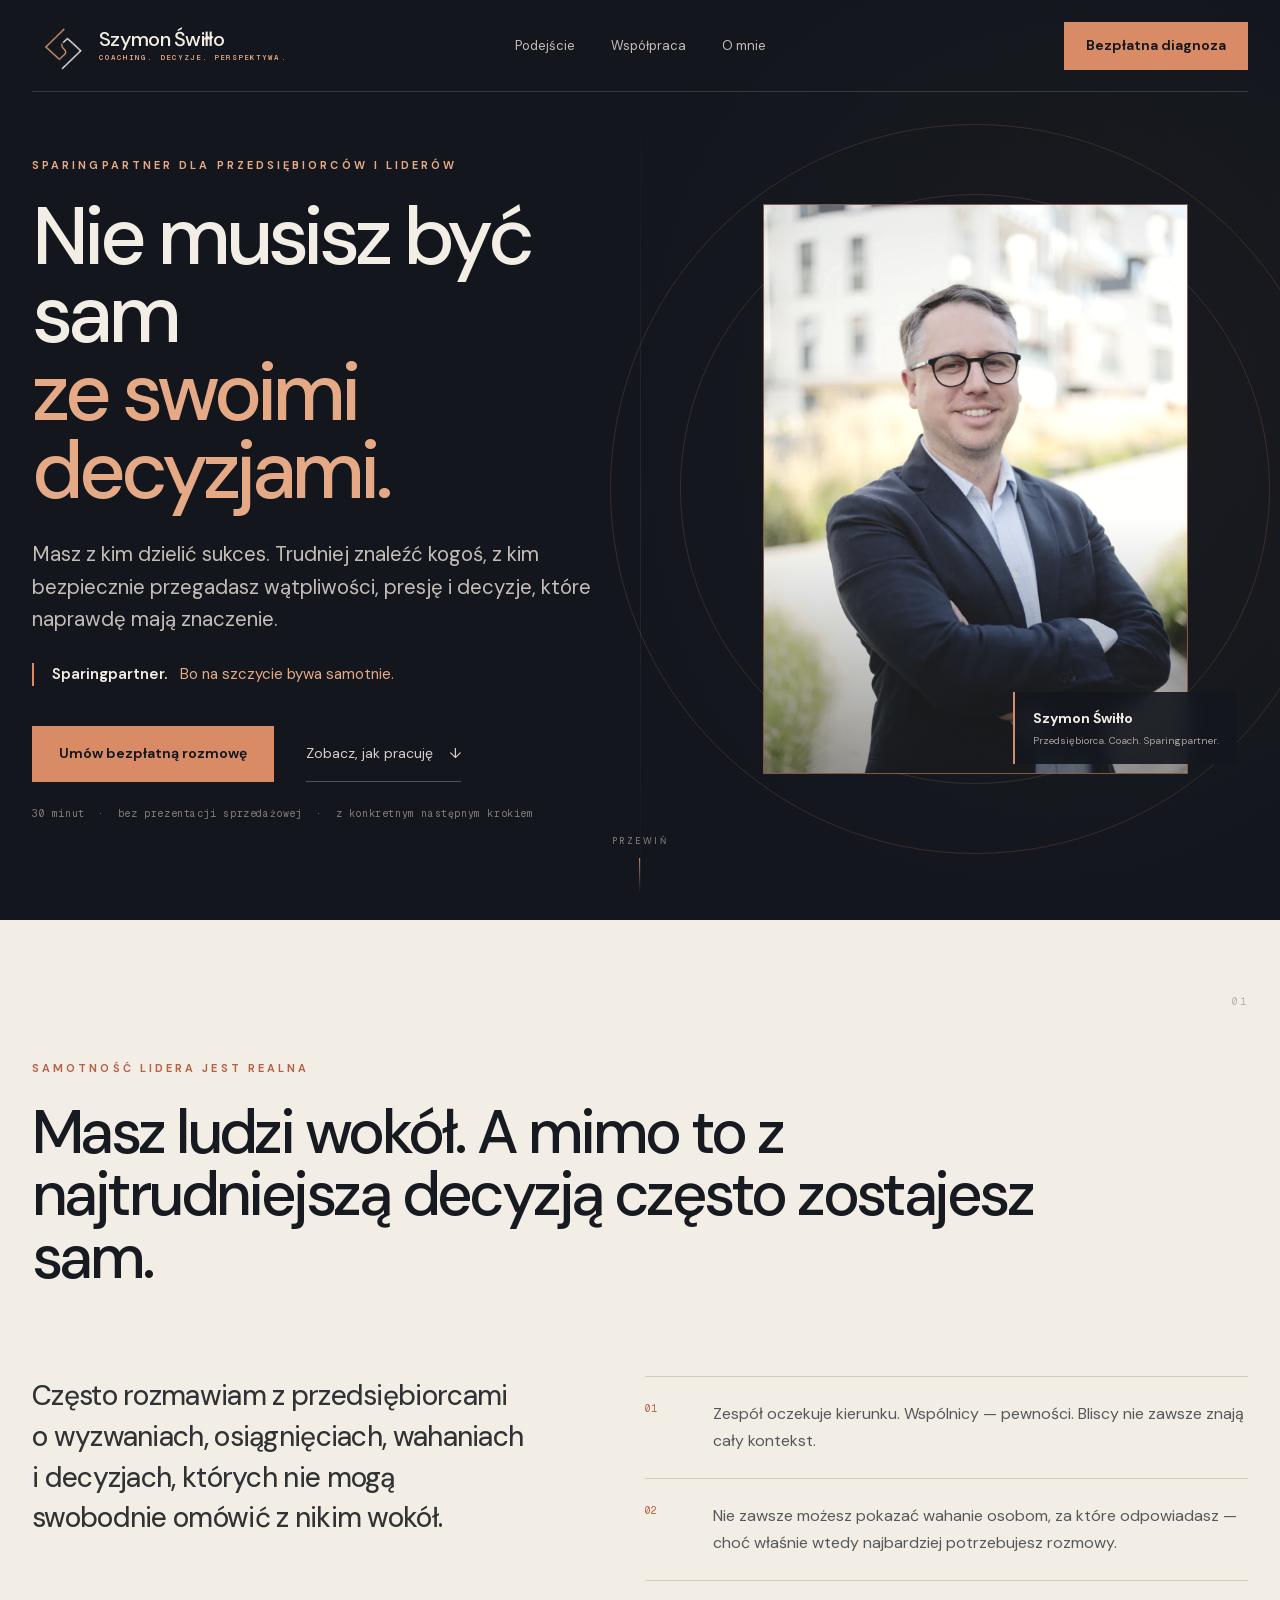
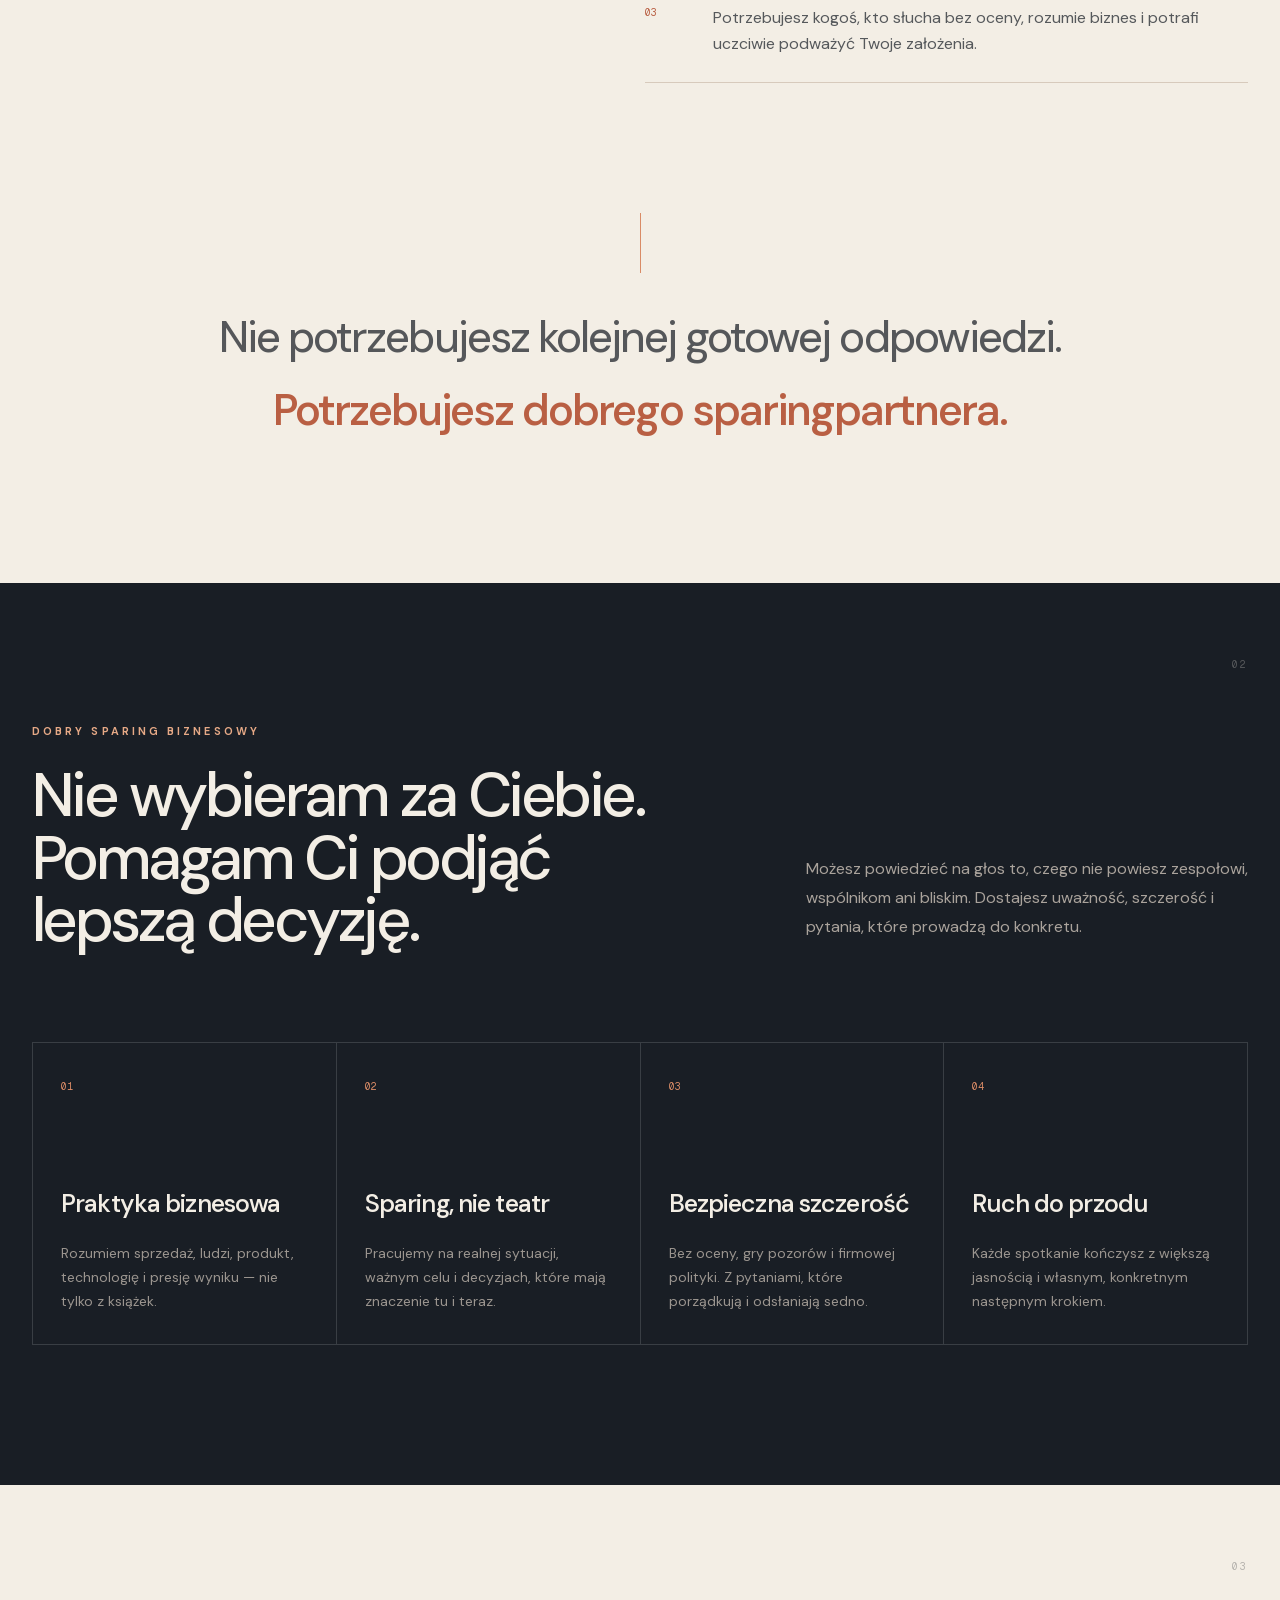
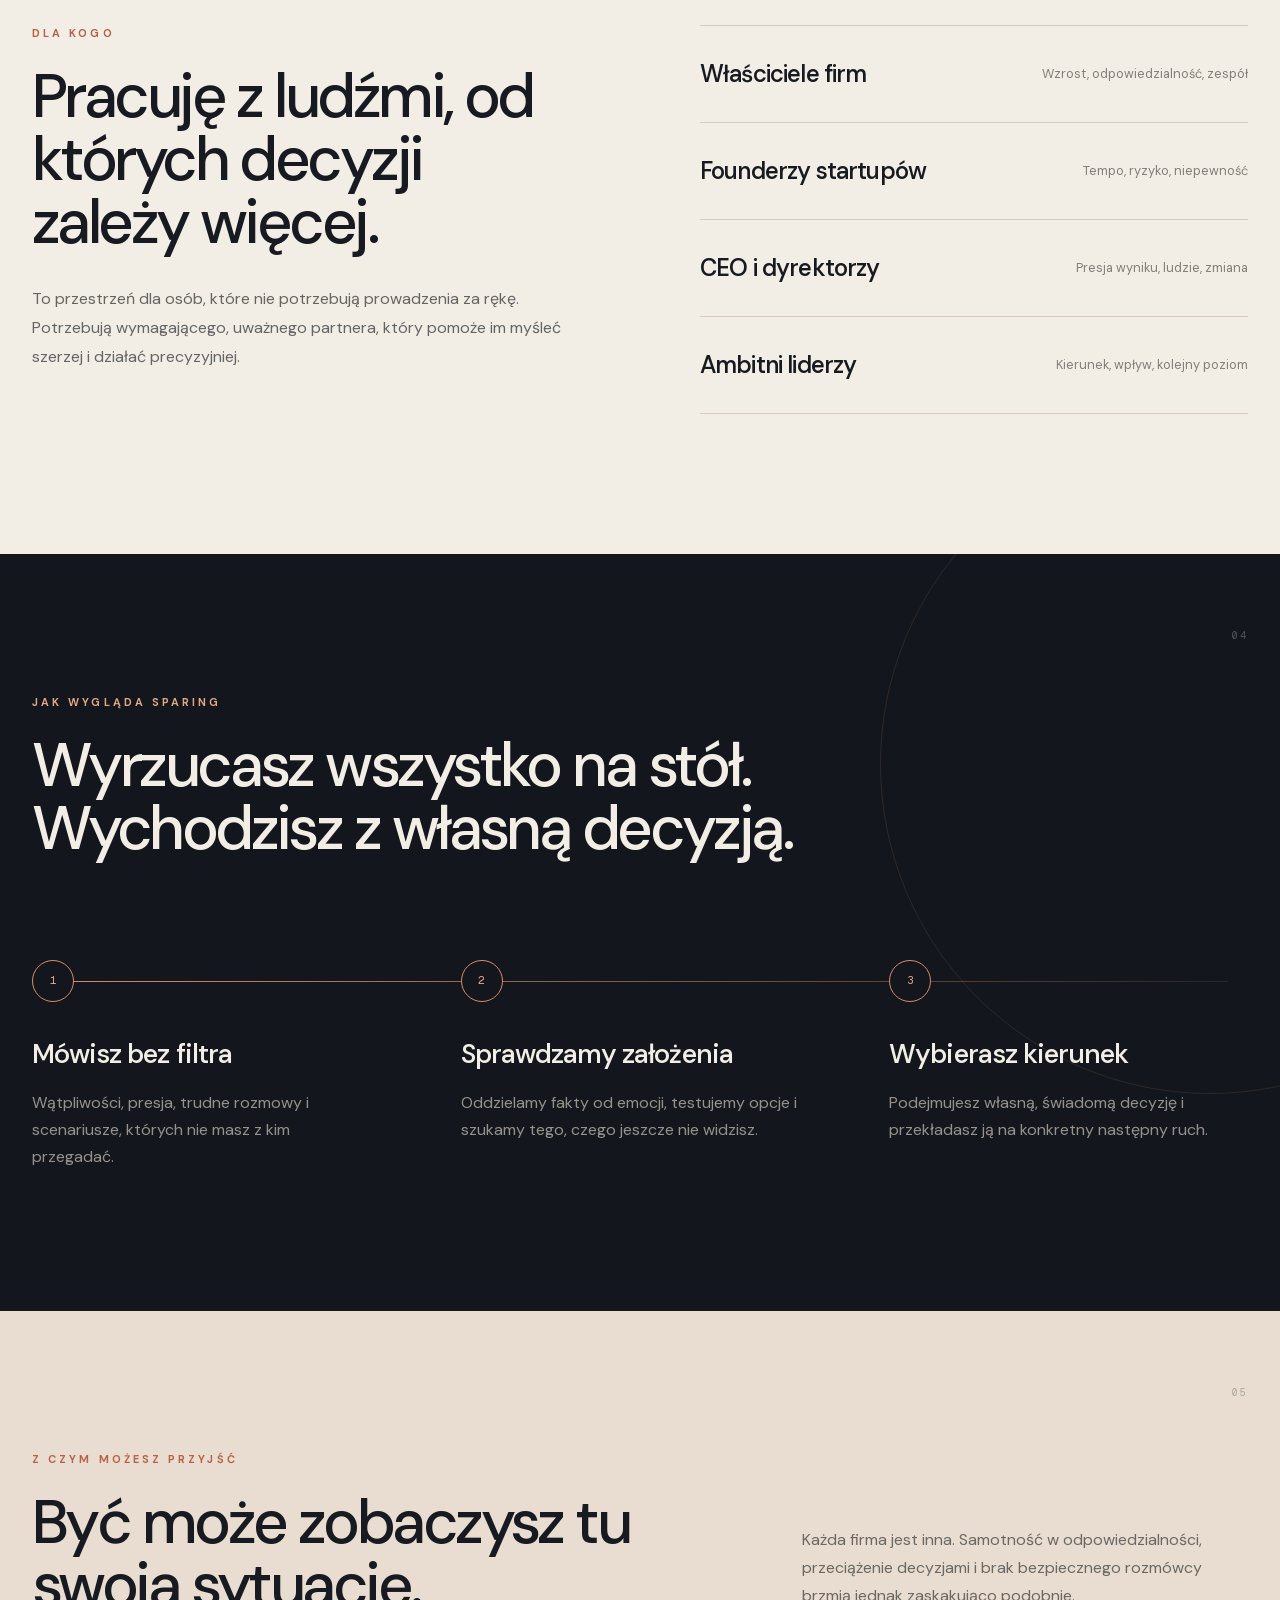
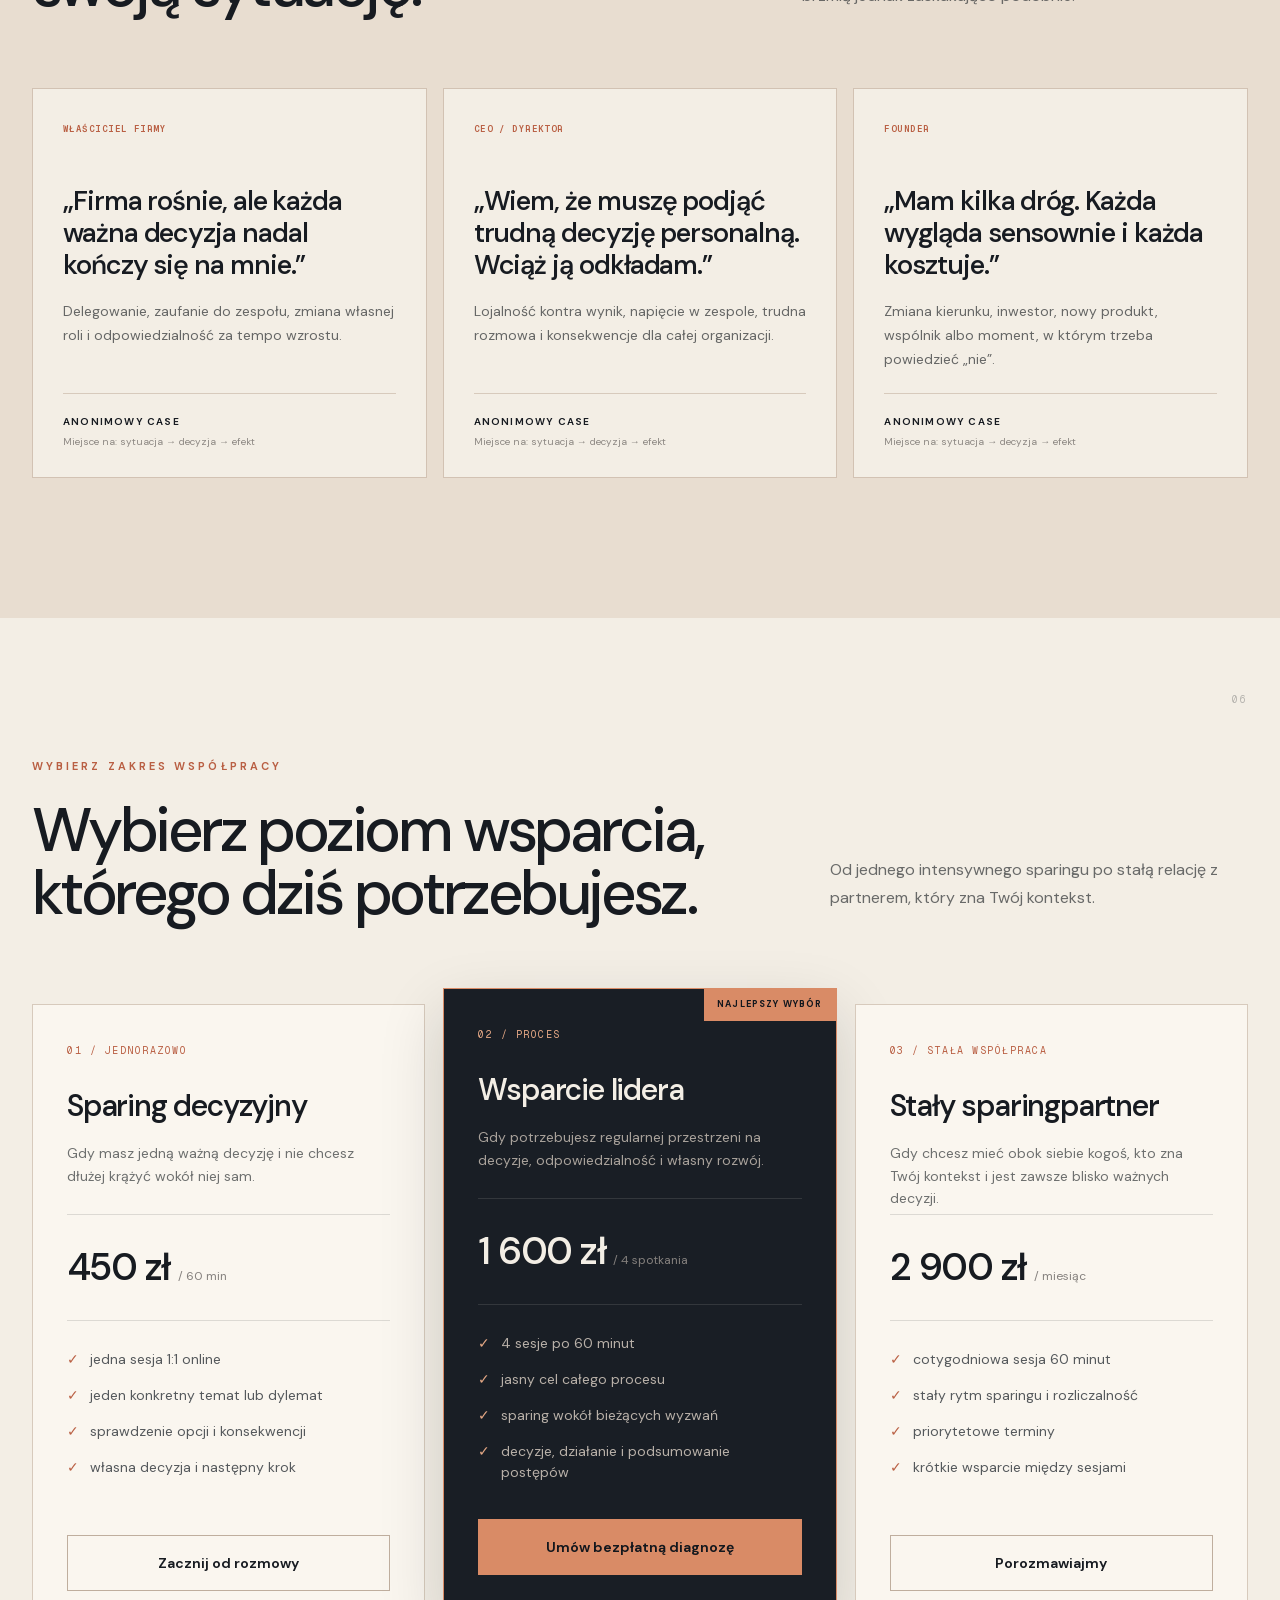
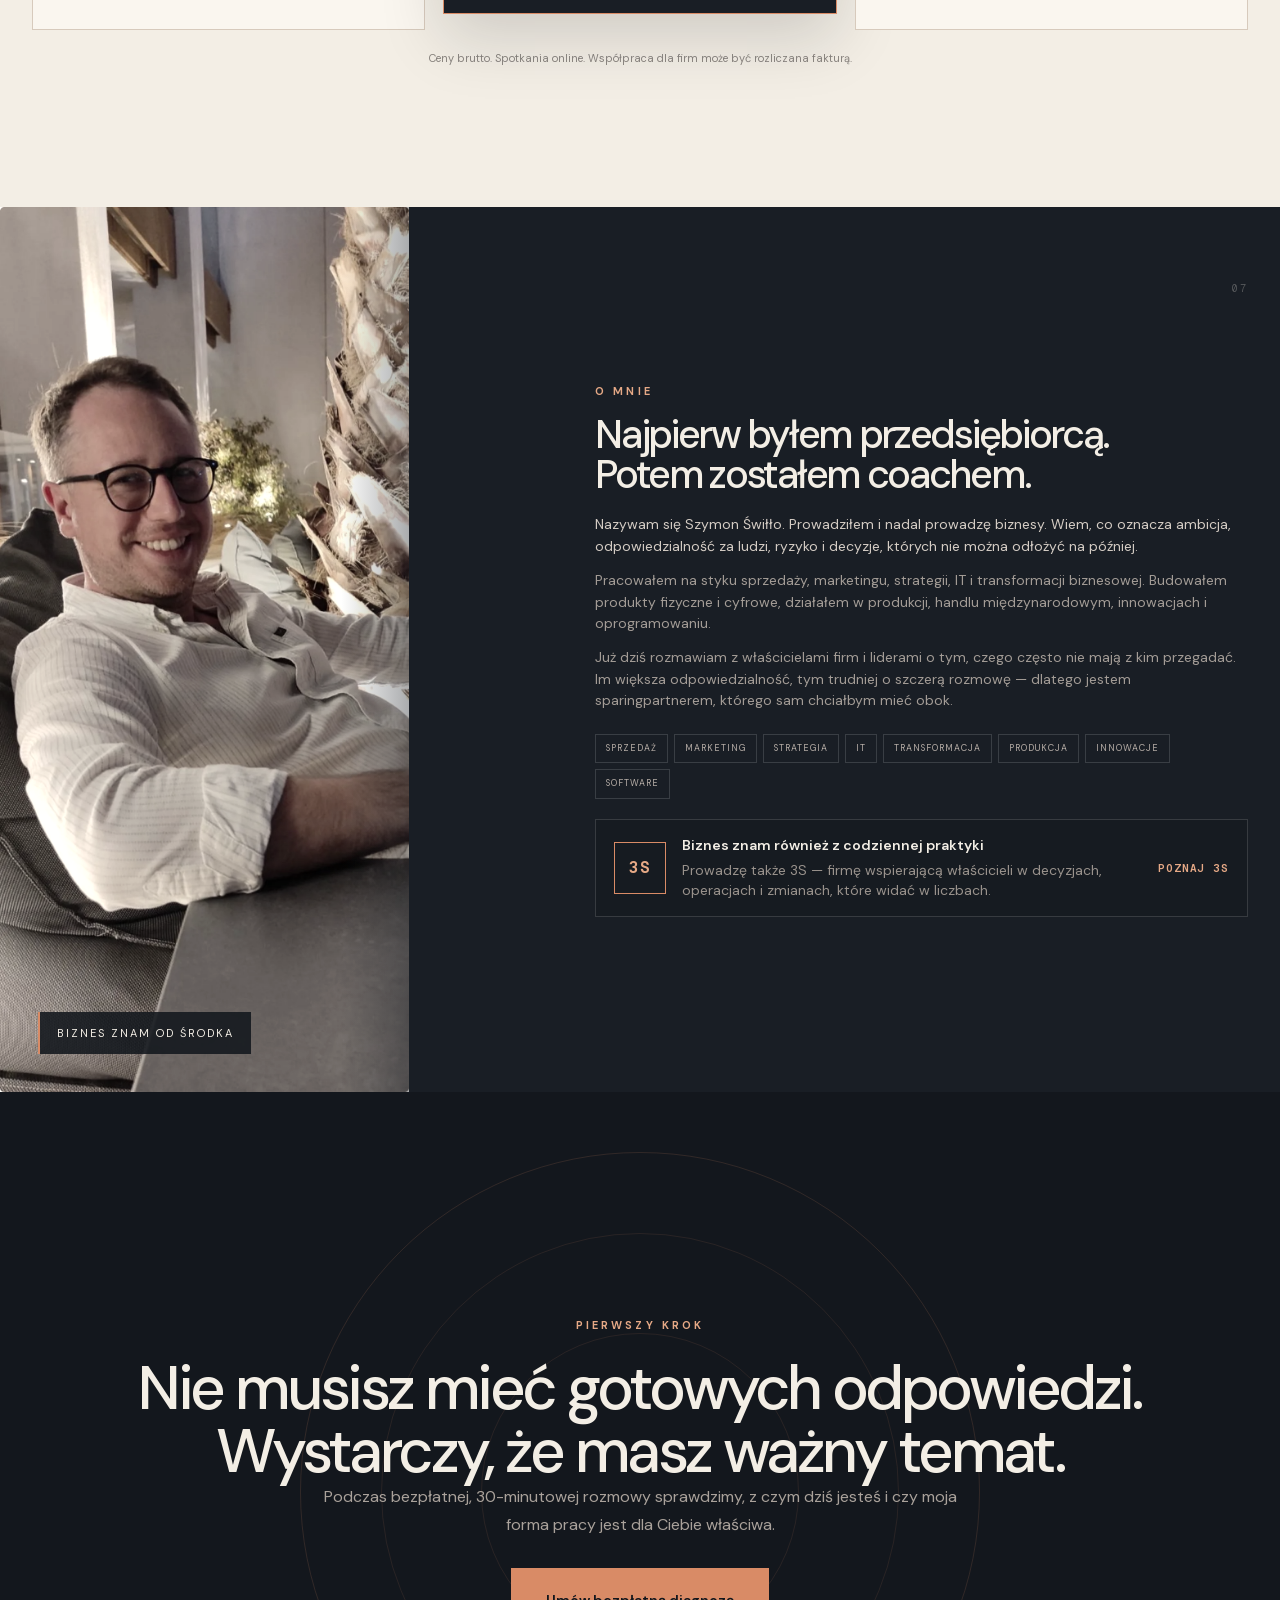
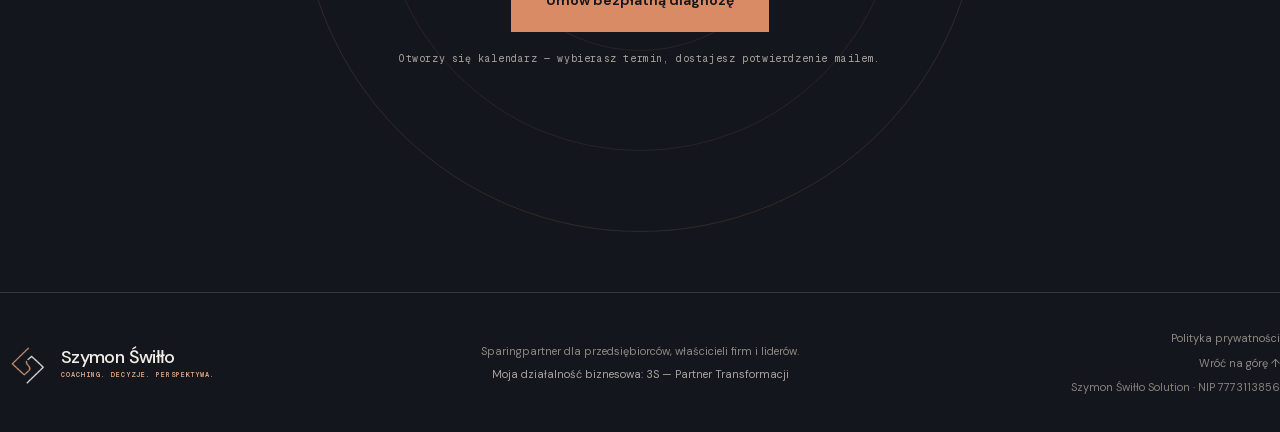
==== commit 55ab6ea2: "Przycisk otwiera kalendarz Cal.com w nowym oknie, bez osadzonego kalendarza" ====
--- a/index.html
+++ b/index.html
@@ -28,22 +28,6 @@
 <link rel="stylesheet" href="/style.css">
 </head>
 <body class="__variable_dm_sans_1pfp736 __variable_geist_mono_1001rt9">
-<main><nav class="nav" aria-label="Główna nawigacja"><a class="brand" href="#start" aria-label="Szymon Świłło — strona główna"><span class="brand-lockup"><span class="brand-symbol" aria-hidden="true"><img src="/images/logo-mark.webp" alt=""/></span><span class="brand-copy"><strong>Szymon Świłło</strong><small>Coaching. Decyzje. Perspektywa.</small></span></span></a><div class="nav-links"><a href="#podejscie">Podejście</a><a href="#wspolpraca">Współpraca</a><a href="#o-mnie">O mnie</a></div><a class="button button-small" href="#rozmowa">Bezpłatna diagnoza</a></nav><section class="hero" id="start"><div class="hero-grid"><div class="hero-copy"><p class="eyebrow">Sparingpartner dla przedsiębiorców i liderów</p><h1>Nie musisz być sam<span>ze swoimi decyzjami.</span></h1><p class="hero-lead">Masz z kim dzielić sukces. Trudniej znaleźć kogoś, z kim bezpiecznie przegadasz wątpliwości, presję i decyzje, które naprawdę mają znaczenie.</p><div class="hero-positioning"><strong>Sparingpartner.</strong><span>Bo na szczycie bywa samotnie.</span></div><div class="hero-actions"><a class="button" href="#rozmowa">Umów bezpłatną rozmowę</a><a class="text-link" href="#wspolpraca">Zobacz, jak pracuję <span aria-hidden="true">↓</span></a></div><p class="microcopy">30 minut  ·  bez prezentacji sprzedażowej  ·  z konkretnym następnym krokiem</p></div><div class="hero-visual" aria-label="Szymon Świłło"><div class="portrait-frame"><img src="/images/szymon-portret.webp" alt="Szymon Świłło, przedsiębiorca i coach biznesowy"/></div><div class="portrait-signature"><strong>Szymon Świłło</strong><span>Przedsiębiorca. Coach. Sparingpartner.</span></div><div class="orbit orbit-one" aria-hidden="true"></div><div class="orbit orbit-two" aria-hidden="true"></div></div></div><a class="scroll-hint" href="#problem" aria-label="Przejdź dalej"><span>Przewiń</span><i aria-hidden="true"></i></a></section><section class="problem section-light" id="problem"><div class="section-number">01</div><div class="problem-intro"><p class="eyebrow eyebrow-dark">Samotność lidera jest realna</p><h2>Masz ludzi wokół. A mimo to z najtrudniejszą decyzją często zostajesz sam.</h2></div><div class="problem-grid"><p class="problem-lead">Często rozmawiam z przedsiębiorcami o wyzwaniach, osiągnięciach, wahaniach i decyzjach, których nie mogą swobodnie omówić z nikim wokół.</p><div class="tension-list"><div><span>01</span><p>Zespół oczekuje kierunku. Wspólnicy — pewności. Bliscy nie zawsze znają cały kontekst.</p></div><div><span>02</span><p>Nie zawsze możesz pokazać wahanie osobom, za które odpowiadasz — choć właśnie wtedy najbardziej potrzebujesz rozmowy.</p></div><div><span>03</span><p>Potrzebujesz kogoś, kto słucha bez oceny, rozumie biznes i potrafi uczciwie podważyć Twoje założenia.</p></div></div></div><div class="statement"><span class="statement-line" aria-hidden="true"></span><p>Nie potrzebujesz kolejnej gotowej odpowiedzi.</p><strong>Potrzebujesz dobrego sparingpartnera.</strong></div></section><section class="approach" id="podejscie"><div class="section-number">02</div><div class="approach-head"><div><p class="eyebrow">Dobry sparing biznesowy</p><h2>Nie wybieram za Ciebie. Pomagam Ci podjąć lepszą decyzję.</h2></div><p>Możesz powiedzieć na głos to, czego nie powiesz zespołowi, wspólnikom ani bliskim. Dostajesz uważność, szczerość i pytania, które prowadzą do konkretu.</p></div><div class="difference-grid"><article><span>01</span><h3>Praktyka biznesowa</h3><p>Rozumiem sprzedaż, ludzi, produkt, technologię i presję wyniku — nie tylko z książek.</p></article><article><span>02</span><h3>Sparing, nie teatr</h3><p>Pracujemy na realnej sytuacji, ważnym celu i decyzjach, które mają znaczenie tu i teraz.</p></article><article><span>03</span><h3>Bezpieczna szczerość</h3><p>Bez oceny, gry pozorów i firmowej polityki. Z pytaniami, które porządkują i odsłaniają sedno.</p></article><article><span>04</span><h3>Ruch do przodu</h3><p>Każde spotkanie kończysz z większą jasnością i własnym, konkretnym następnym krokiem.</p></article></div></section><section class="audience section-light"><div class="section-number">03</div><div class="audience-copy"><p class="eyebrow eyebrow-dark">Dla kogo</p><h2>Pracuję z ludźmi, od których decyzji zależy więcej.</h2><p>To przestrzeń dla osób, które nie potrzebują prowadzenia za rękę. Potrzebują wymagającego, uważnego partnera, który pomoże im myśleć szerzej i działać precyzyjniej.</p></div><div class="audience-list"><div><span>Właściciele firm</span><small>Wzrost, odpowiedzialność, zespół</small></div><div><span>Founderzy startupów</span><small>Tempo, ryzyko, niepewność</small></div><div><span>CEO i dyrektorzy</span><small>Presja wyniku, ludzie, zmiana</small></div><div><span>Ambitni liderzy</span><small>Kierunek, wpływ, kolejny poziom</small></div></div></section><section class="process" id="wspolpraca"><div class="section-number">04</div><div class="process-title"><p class="eyebrow">Jak wygląda sparing</p><h2>Wyrzucasz wszystko na stół.<br/>Wychodzisz z własną decyzją.</h2></div><div class="process-steps"><article><div class="step-dot">1</div><h3>Mówisz bez filtra</h3><p>Wątpliwości, presja, trudne rozmowy i scenariusze, których nie masz z kim przegadać.</p></article><article><div class="step-dot">2</div><h3>Sprawdzamy założenia</h3><p>Oddzielamy fakty od emocji, testujemy opcje i szukamy tego, czego jeszcze nie widzisz.</p></article><article><div class="step-dot">3</div><h3>Wybierasz kierunek</h3><p>Podejmujesz własną, świadomą decyzję i przekładasz ją na konkretny następny ruch.</p></article></div></section><section class="cases section-light" id="historie"><div class="section-number">05</div><div class="cases-head"><p class="eyebrow eyebrow-dark">Z czym możesz przyjść</p><h2>Być może zobaczysz tu swoją sytuację.</h2><p>Każda firma jest inna. Samotność w odpowiedzialności, przeciążenie decyzjami i brak bezpiecznego rozmówcy brzmią jednak zaskakująco podobnie.</p></div><div class="case-grid"><article><span class="case-type">Właściciel firmy</span><h3>„Firma rośnie, ale każda ważna decyzja nadal kończy się na mnie.”</h3><p>Delegowanie, zaufanie do zespołu, zmiana własnej roli i odpowiedzialność za tempo wzrostu.</p><div class="case-placeholder"><span>Anonimowy case</span><small>Miejsce na: sytuacja → decyzja → efekt</small></div></article><article><span class="case-type">CEO / dyrektor</span><h3>„Wiem, że muszę podjąć trudną decyzję personalną. Wciąż ją odkładam.”</h3><p>Lojalność kontra wynik, napięcie w zespole, trudna rozmowa i konsekwencje dla całej organizacji.</p><div class="case-placeholder"><span>Anonimowy case</span><small>Miejsce na: sytuacja → decyzja → efekt</small></div></article><article><span class="case-type">Founder</span><h3>„Mam kilka dróg. Każda wygląda sensownie i każda kosztuje.”</h3><p>Zmiana kierunku, inwestor, nowy produkt, wspólnik albo moment, w którym trzeba powiedzieć „nie”.</p><div class="case-placeholder"><span>Anonimowy case</span><small>Miejsce na: sytuacja → decyzja → efekt</small></div></article></div></section><section class="offers section-light"><div class="section-number">06</div><div class="offers-head"><div><p class="eyebrow eyebrow-dark">Wybierz zakres współpracy</p><h2>Wybierz poziom wsparcia, którego dziś potrzebujesz.</h2></div><p>Od jednego intensywnego sparingu po stałą relację z partnerem, który zna Twój kontekst.</p></div><div class="pricing-grid"><article class="price-card"><p class="card-label">01 / Jednorazowo</p><h3>Sparing decyzyjny</h3><p class="card-for">Gdy masz jedną ważną decyzję i nie chcesz dłużej krążyć wokół niej sam.</p><div class="price"><strong>450 zł</strong><span>/ 60 min</span></div><ul><li><span class="check" aria-hidden="true">✓</span> jedna sesja 1:1 online</li><li><span class="check" aria-hidden="true">✓</span> jeden konkretny temat lub dylemat</li><li><span class="check" aria-hidden="true">✓</span> sprawdzenie opcji i konsekwencji</li><li><span class="check" aria-hidden="true">✓</span> własna decyzja i następny krok</li></ul><a class="outline-button" href="#rozmowa">Zacznij od rozmowy</a></article><article class="price-card featured"><div class="popular">Najlepszy wybór</div><p class="card-label">02 / Proces</p><h3>Wsparcie lidera</h3><p class="card-for">Gdy potrzebujesz regularnej przestrzeni na decyzje, odpowiedzialność i własny rozwój.</p><div class="price"><strong>1 600 zł</strong><span>/ 4 spotkania</span></div><ul><li><span class="check" aria-hidden="true">✓</span> 4 sesje po 60 minut</li><li><span class="check" aria-hidden="true">✓</span> jasny cel całego procesu</li><li><span class="check" aria-hidden="true">✓</span> sparing wokół bieżących wyzwań</li><li><span class="check" aria-hidden="true">✓</span> decyzje, działanie i podsumowanie postępów</li></ul><a class="button" href="#rozmowa">Umów bezpłatną diagnozę</a></article><article class="price-card"><p class="card-label">03 / Stała współpraca</p><h3>Stały sparingpartner</h3><p class="card-for">Gdy chcesz mieć obok siebie kogoś, kto zna Twój kontekst i jest zawsze blisko ważnych decyzji.</p><div class="price"><strong>2 900 zł</strong><span>/ miesiąc</span></div><ul><li><span class="check" aria-hidden="true">✓</span> cotygodniowa sesja 60 minut</li><li><span class="check" aria-hidden="true">✓</span> stały rytm sparingu i rozliczalność</li><li><span class="check" aria-hidden="true">✓</span> priorytetowe terminy</li><li><span class="check" aria-hidden="true">✓</span> krótkie wsparcie między sesjami</li></ul><a class="outline-button" href="#rozmowa">Porozmawiajmy</a></article></div><p class="price-note">Ceny brutto. Spotkania online. Współpraca dla firm może być rozliczana fakturą.</p></section><section class="about" id="o-mnie"><div class="about-image"><img src="/images/szymon-natural.webp" alt="Szymon Świłło podczas nieformalnej rozmowy" loading="lazy"/><div class="image-caption">Biznes znam od środka</div></div><div class="about-copy"><div class="section-number">07</div><p class="eyebrow">O mnie</p><h2>Najpierw byłem przedsiębiorcą. Potem zostałem coachem.</h2><p class="about-lead">Nazywam się Szymon Świłło. Prowadziłem i nadal prowadzę biznesy. Wiem, co oznacza ambicja, odpowiedzialność za ludzi, ryzyko i decyzje, których nie można odłożyć na później.</p><p>Pracowałem na styku sprzedaży, marketingu, strategii, IT i transformacji biznesowej. Budowałem produkty fizyczne i cyfrowe, działałem w produkcji, handlu międzynarodowym, innowacjach i oprogramowaniu.</p><p>Już dziś rozmawiam z właścicielami firm i liderami o tym, czego często nie mają z kim przegadać. Im większa odpowiedzialność, tym trudniej o szczerą rozmowę — dlatego jestem sparingpartnerem, którego sam chciałbym mieć obok.</p><div class="expertise" aria-label="Obszary doświadczenia"><span>Sprzedaż</span><span>Marketing</span><span>Strategia</span><span>IT</span><span>Transformacja</span><span>Produkcja</span><span>Innowacje</span><span>Software</span></div><a class="business-proof" href="https://3solution.pl/" target="_blank" rel="noopener noreferrer" aria-label="Poznaj 3S — Partnera Transformacji"><span class="three-s-mark" aria-hidden="true">3S</span><span class="business-proof-copy"><strong>Biznes znam również z codziennej praktyki</strong><span>Prowadzę także 3S — firmę wspierającą właścicieli w decyzjach, operacjach i zmianach, które widać w liczbach.</span></span><span class="business-proof-link">Poznaj 3S</span></a></div></section><section class="cta" id="rozmowa"><div class="cta-orbit" aria-hidden="true"></div><p class="eyebrow">Pierwszy krok</p><h2>Nie musisz mieć gotowych odpowiedzi.<br/>Wystarczy, że masz ważny temat.</h2><p>Podczas bezpłatnej, 30-minutowej rozmowy sprawdzimy, z czym dziś jesteś i czy moja forma pracy jest dla Ciebie właściwa.</p><a class="button button-large cal-trigger" href="#kalendarz">Umów bezpłatną diagnozę</a><div class="calendar-box" id="kalendarz"><button type="button" class="calendar-load" id="cal-load"><span>Kalendarz rezerwacji</span><strong>Wybierz termin bezpłatnej diagnozy</strong><small>30 minut · online · wtorek–czwartek · kliknij, aby załadować kalendarz</small></button><div id="cal-inline" hidden></div><noscript><a class="outline-button" href="https://cal.com/szymonswillo/sparing" target="_blank" rel="noopener">Otwórz kalendarz na cal.com</a></noscript></div></section><footer><a class="brand footer-brand" href="#start"><span class="brand-lockup"><span class="brand-symbol" aria-hidden="true"><img src="/images/logo-mark.webp" alt=""/></span><span class="brand-copy"><strong>Szymon Świłło</strong><small>Coaching. Decyzje. Perspektywa.</small></span></span></a><div class="footer-center"><p>Sparingpartner dla przedsiębiorców, właścicieli firm i liderów.</p><a href="https://3solution.pl/" target="_blank" rel="noopener noreferrer">Moja działalność biznesowa: 3S — Partner Transformacji</a></div><div class="footer-right"><a href="/polityka-prywatnosci.html">Polityka prywatności</a><a href="#start">Wróć na górę <span aria-hidden="true">↑</span></a><small>Szymon Świłło Solution · NIP 7773113856</small></div></footer></main>
-<script>
-(function(){
-  var loaded=false;
-  function loadCal(){
-    if(loaded) return; loaded=true;
-    var box=document.getElementById('cal-inline'), btn=document.getElementById('cal-load');
-    btn.hidden=true; box.hidden=false;
-    (function (C, A, L) { let p = function (a, ar) { a.q.push(ar); }; let d = C.document; C.Cal = C.Cal || function () { let cal = C.Cal; let ar = arguments; if (!cal.loaded) { cal.ns = {}; cal.q = cal.q || []; d.head.appendChild(d.createElement("script")).src = A; cal.loaded = true; } if (ar[0] === L) { const api = function () { p(api, arguments); }; const namespace = ar[1]; api.q = api.q || []; if(typeof namespace === "string"){cal.ns[namespace] = cal.ns[namespace] || api;p(cal.ns[namespace], ar);p(cal, ["initNamespace", namespace]);} else p(cal, ar); return; } p(cal, ar); }; })(window, "https://app.cal.com/embed/embed.js", "init");
-    Cal("init", "sparing", {origin:"https://app.cal.com"});
-    Cal.ns.sparing("inline", {elementOrSelector:"#cal-inline", config:{layout:"month_view",theme:"light"}, calLink:"szymonswillo/sparing"});
-    Cal.ns.sparing("ui", {theme:"light", cssVarsPerTheme:{light:{"cal-brand":"#B95F43"}}, hideEventTypeDetails:false, layout:"month_view"});
-  }
-  document.getElementById('cal-load').addEventListener('click', loadCal);
-  document.querySelectorAll('a[href="#kalendarz"]').forEach(function(a){ a.addEventListener('click', loadCal); });
-})();
-</script>
+<main><nav class="nav" aria-label="Główna nawigacja"><a class="brand" href="#start" aria-label="Szymon Świłło — strona główna"><span class="brand-lockup"><span class="brand-symbol" aria-hidden="true"><img src="/images/logo-mark.webp" alt=""/></span><span class="brand-copy"><strong>Szymon Świłło</strong><small>Coaching. Decyzje. Perspektywa.</small></span></span></a><div class="nav-links"><a href="#podejscie">Podejście</a><a href="#wspolpraca">Współpraca</a><a href="#o-mnie">O mnie</a></div><a class="button button-small" href="https://cal.com/szymonswillo/sparing" target="_blank" rel="noopener">Bezpłatna diagnoza</a></nav><section class="hero" id="start"><div class="hero-grid"><div class="hero-copy"><p class="eyebrow">Sparingpartner dla przedsiębiorców i liderów</p><h1>Nie musisz być sam<span>ze swoimi decyzjami.</span></h1><p class="hero-lead">Masz z kim dzielić sukces. Trudniej znaleźć kogoś, z kim bezpiecznie przegadasz wątpliwości, presję i decyzje, które naprawdę mają znaczenie.</p><div class="hero-positioning"><strong>Sparingpartner.</strong><span>Bo na szczycie bywa samotnie.</span></div><div class="hero-actions"><a class="button" href="#rozmowa">Umów bezpłatną rozmowę</a><a class="text-link" href="#wspolpraca">Zobacz, jak pracuję <span aria-hidden="true">↓</span></a></div><p class="microcopy">30 minut  ·  bez prezentacji sprzedażowej  ·  z konkretnym następnym krokiem</p></div><div class="hero-visual" aria-label="Szymon Świłło"><div class="portrait-frame"><img src="/images/szymon-portret.webp" alt="Szymon Świłło, przedsiębiorca i coach biznesowy"/></div><div class="portrait-signature"><strong>Szymon Świłło</strong><span>Przedsiębiorca. Coach. Sparingpartner.</span></div><div class="orbit orbit-one" aria-hidden="true"></div><div class="orbit orbit-two" aria-hidden="true"></div></div></div><a class="scroll-hint" href="#problem" aria-label="Przejdź dalej"><span>Przewiń</span><i aria-hidden="true"></i></a></section><section class="problem section-light" id="problem"><div class="section-number">01</div><div class="problem-intro"><p class="eyebrow eyebrow-dark">Samotność lidera jest realna</p><h2>Masz ludzi wokół. A mimo to z najtrudniejszą decyzją często zostajesz sam.</h2></div><div class="problem-grid"><p class="problem-lead">Często rozmawiam z przedsiębiorcami o wyzwaniach, osiągnięciach, wahaniach i decyzjach, których nie mogą swobodnie omówić z nikim wokół.</p><div class="tension-list"><div><span>01</span><p>Zespół oczekuje kierunku. Wspólnicy — pewności. Bliscy nie zawsze znają cały kontekst.</p></div><div><span>02</span><p>Nie zawsze możesz pokazać wahanie osobom, za które odpowiadasz — choć właśnie wtedy najbardziej potrzebujesz rozmowy.</p></div><div><span>03</span><p>Potrzebujesz kogoś, kto słucha bez oceny, rozumie biznes i potrafi uczciwie podważyć Twoje założenia.</p></div></div></div><div class="statement"><span class="statement-line" aria-hidden="true"></span><p>Nie potrzebujesz kolejnej gotowej odpowiedzi.</p><strong>Potrzebujesz dobrego sparingpartnera.</strong></div></section><section class="approach" id="podejscie"><div class="section-number">02</div><div class="approach-head"><div><p class="eyebrow">Dobry sparing biznesowy</p><h2>Nie wybieram za Ciebie. Pomagam Ci podjąć lepszą decyzję.</h2></div><p>Możesz powiedzieć na głos to, czego nie powiesz zespołowi, wspólnikom ani bliskim. Dostajesz uważność, szczerość i pytania, które prowadzą do konkretu.</p></div><div class="difference-grid"><article><span>01</span><h3>Praktyka biznesowa</h3><p>Rozumiem sprzedaż, ludzi, produkt, technologię i presję wyniku — nie tylko z książek.</p></article><article><span>02</span><h3>Sparing, nie teatr</h3><p>Pracujemy na realnej sytuacji, ważnym celu i decyzjach, które mają znaczenie tu i teraz.</p></article><article><span>03</span><h3>Bezpieczna szczerość</h3><p>Bez oceny, gry pozorów i firmowej polityki. Z pytaniami, które porządkują i odsłaniają sedno.</p></article><article><span>04</span><h3>Ruch do przodu</h3><p>Każde spotkanie kończysz z większą jasnością i własnym, konkretnym następnym krokiem.</p></article></div></section><section class="audience section-light"><div class="section-number">03</div><div class="audience-copy"><p class="eyebrow eyebrow-dark">Dla kogo</p><h2>Pracuję z ludźmi, od których decyzji zależy więcej.</h2><p>To przestrzeń dla osób, które nie potrzebują prowadzenia za rękę. Potrzebują wymagającego, uważnego partnera, który pomoże im myśleć szerzej i działać precyzyjniej.</p></div><div class="audience-list"><div><span>Właściciele firm</span><small>Wzrost, odpowiedzialność, zespół</small></div><div><span>Founderzy startupów</span><small>Tempo, ryzyko, niepewność</small></div><div><span>CEO i dyrektorzy</span><small>Presja wyniku, ludzie, zmiana</small></div><div><span>Ambitni liderzy</span><small>Kierunek, wpływ, kolejny poziom</small></div></div></section><section class="process" id="wspolpraca"><div class="section-number">04</div><div class="process-title"><p class="eyebrow">Jak wygląda sparing</p><h2>Wyrzucasz wszystko na stół.<br/>Wychodzisz z własną decyzją.</h2></div><div class="process-steps"><article><div class="step-dot">1</div><h3>Mówisz bez filtra</h3><p>Wątpliwości, presja, trudne rozmowy i scenariusze, których nie masz z kim przegadać.</p></article><article><div class="step-dot">2</div><h3>Sprawdzamy założenia</h3><p>Oddzielamy fakty od emocji, testujemy opcje i szukamy tego, czego jeszcze nie widzisz.</p></article><article><div class="step-dot">3</div><h3>Wybierasz kierunek</h3><p>Podejmujesz własną, świadomą decyzję i przekładasz ją na konkretny następny ruch.</p></article></div></section><section class="cases section-light" id="historie"><div class="section-number">05</div><div class="cases-head"><p class="eyebrow eyebrow-dark">Z czym możesz przyjść</p><h2>Być może zobaczysz tu swoją sytuację.</h2><p>Każda firma jest inna. Samotność w odpowiedzialności, przeciążenie decyzjami i brak bezpiecznego rozmówcy brzmią jednak zaskakująco podobnie.</p></div><div class="case-grid"><article><span class="case-type">Właściciel firmy</span><h3>„Firma rośnie, ale każda ważna decyzja nadal kończy się na mnie.”</h3><p>Delegowanie, zaufanie do zespołu, zmiana własnej roli i odpowiedzialność za tempo wzrostu.</p><div class="case-placeholder"><span>Anonimowy case</span><small>Miejsce na: sytuacja → decyzja → efekt</small></div></article><article><span class="case-type">CEO / dyrektor</span><h3>„Wiem, że muszę podjąć trudną decyzję personalną. Wciąż ją odkładam.”</h3><p>Lojalność kontra wynik, napięcie w zespole, trudna rozmowa i konsekwencje dla całej organizacji.</p><div class="case-placeholder"><span>Anonimowy case</span><small>Miejsce na: sytuacja → decyzja → efekt</small></div></article><article><span class="case-type">Founder</span><h3>„Mam kilka dróg. Każda wygląda sensownie i każda kosztuje.”</h3><p>Zmiana kierunku, inwestor, nowy produkt, wspólnik albo moment, w którym trzeba powiedzieć „nie”.</p><div class="case-placeholder"><span>Anonimowy case</span><small>Miejsce na: sytuacja → decyzja → efekt</small></div></article></div></section><section class="offers section-light"><div class="section-number">06</div><div class="offers-head"><div><p class="eyebrow eyebrow-dark">Wybierz zakres współpracy</p><h2>Wybierz poziom wsparcia, którego dziś potrzebujesz.</h2></div><p>Od jednego intensywnego sparingu po stałą relację z partnerem, który zna Twój kontekst.</p></div><div class="pricing-grid"><article class="price-card"><p class="card-label">01 / Jednorazowo</p><h3>Sparing decyzyjny</h3><p class="card-for">Gdy masz jedną ważną decyzję i nie chcesz dłużej krążyć wokół niej sam.</p><div class="price"><strong>450 zł</strong><span>/ 60 min</span></div><ul><li><span class="check" aria-hidden="true">✓</span> jedna sesja 1:1 online</li><li><span class="check" aria-hidden="true">✓</span> jeden konkretny temat lub dylemat</li><li><span class="check" aria-hidden="true">✓</span> sprawdzenie opcji i konsekwencji</li><li><span class="check" aria-hidden="true">✓</span> własna decyzja i następny krok</li></ul><a class="outline-button" href="#rozmowa">Zacznij od rozmowy</a></article><article class="price-card featured"><div class="popular">Najlepszy wybór</div><p class="card-label">02 / Proces</p><h3>Wsparcie lidera</h3><p class="card-for">Gdy potrzebujesz regularnej przestrzeni na decyzje, odpowiedzialność i własny rozwój.</p><div class="price"><strong>1 600 zł</strong><span>/ 4 spotkania</span></div><ul><li><span class="check" aria-hidden="true">✓</span> 4 sesje po 60 minut</li><li><span class="check" aria-hidden="true">✓</span> jasny cel całego procesu</li><li><span class="check" aria-hidden="true">✓</span> sparing wokół bieżących wyzwań</li><li><span class="check" aria-hidden="true">✓</span> decyzje, działanie i podsumowanie postępów</li></ul><a class="button" href="#rozmowa">Umów bezpłatną diagnozę</a></article><article class="price-card"><p class="card-label">03 / Stała współpraca</p><h3>Stały sparingpartner</h3><p class="card-for">Gdy chcesz mieć obok siebie kogoś, kto zna Twój kontekst i jest zawsze blisko ważnych decyzji.</p><div class="price"><strong>2 900 zł</strong><span>/ miesiąc</span></div><ul><li><span class="check" aria-hidden="true">✓</span> cotygodniowa sesja 60 minut</li><li><span class="check" aria-hidden="true">✓</span> stały rytm sparingu i rozliczalność</li><li><span class="check" aria-hidden="true">✓</span> priorytetowe terminy</li><li><span class="check" aria-hidden="true">✓</span> krótkie wsparcie między sesjami</li></ul><a class="outline-button" href="#rozmowa">Porozmawiajmy</a></article></div><p class="price-note">Ceny brutto. Spotkania online. Współpraca dla firm może być rozliczana fakturą.</p></section><section class="about" id="o-mnie"><div class="about-image"><img src="/images/szymon-natural.webp" alt="Szymon Świłło podczas nieformalnej rozmowy" loading="lazy"/><div class="image-caption">Biznes znam od środka</div></div><div class="about-copy"><div class="section-number">07</div><p class="eyebrow">O mnie</p><h2>Najpierw byłem przedsiębiorcą. Potem zostałem coachem.</h2><p class="about-lead">Nazywam się Szymon Świłło. Prowadziłem i nadal prowadzę biznesy. Wiem, co oznacza ambicja, odpowiedzialność za ludzi, ryzyko i decyzje, których nie można odłożyć na później.</p><p>Pracowałem na styku sprzedaży, marketingu, strategii, IT i transformacji biznesowej. Budowałem produkty fizyczne i cyfrowe, działałem w produkcji, handlu międzynarodowym, innowacjach i oprogramowaniu.</p><p>Już dziś rozmawiam z właścicielami firm i liderami o tym, czego często nie mają z kim przegadać. Im większa odpowiedzialność, tym trudniej o szczerą rozmowę — dlatego jestem sparingpartnerem, którego sam chciałbym mieć obok.</p><div class="expertise" aria-label="Obszary doświadczenia"><span>Sprzedaż</span><span>Marketing</span><span>Strategia</span><span>IT</span><span>Transformacja</span><span>Produkcja</span><span>Innowacje</span><span>Software</span></div><a class="business-proof" href="https://3solution.pl/" target="_blank" rel="noopener noreferrer" aria-label="Poznaj 3S — Partnera Transformacji"><span class="three-s-mark" aria-hidden="true">3S</span><span class="business-proof-copy"><strong>Biznes znam również z codziennej praktyki</strong><span>Prowadzę także 3S — firmę wspierającą właścicieli w decyzjach, operacjach i zmianach, które widać w liczbach.</span></span><span class="business-proof-link">Poznaj 3S</span></a></div></section><section class="cta" id="rozmowa"><div class="cta-orbit" aria-hidden="true"></div><p class="eyebrow">Pierwszy krok</p><h2>Nie musisz mieć gotowych odpowiedzi.<br/>Wystarczy, że masz ważny temat.</h2><p>Podczas bezpłatnej, 30-minutowej rozmowy sprawdzimy, z czym dziś jesteś i czy moja forma pracy jest dla Ciebie właściwa.</p><a class="button button-large" href="https://cal.com/szymonswillo/sparing" target="_blank" rel="noopener">Umów bezpłatną diagnozę</a><p class="microcopy cta-micro">Otworzy się kalendarz — wybierasz termin, dostajesz potwierdzenie mailem.</p></section><footer><a class="brand footer-brand" href="#start"><span class="brand-lockup"><span class="brand-symbol" aria-hidden="true"><img src="/images/logo-mark.webp" alt=""/></span><span class="brand-copy"><strong>Szymon Świłło</strong><small>Coaching. Decyzje. Perspektywa.</small></span></span></a><div class="footer-center"><p>Sparingpartner dla przedsiębiorców, właścicieli firm i liderów.</p><a href="https://3solution.pl/" target="_blank" rel="noopener noreferrer">Moja działalność biznesowa: 3S — Partner Transformacji</a></div><div class="footer-right"><a href="/polityka-prywatnosci.html">Polityka prywatności</a><a href="#start">Wróć na górę <span aria-hidden="true">↑</span></a><small>Szymon Świłło Solution · NIP 7773113856</small></div></footer></main>
 </body>
 </html>
--- a/style.css
+++ b/style.css
@@ -101,15 +101,8 @@
 /*! tailwindcss v4.2.1 | MIT License | https://tailwindcss.com */
 @layer theme{:root,:host{--font-sans:ui-sans-serif, system-ui, sans-serif, "Apple Color Emoji", "Segoe UI Emoji", "Segoe UI Symbol", "Noto Color Emoji";--font-mono:ui-monospace, SFMono-Regular, Menlo, Monaco, Consolas, "Liberation Mono", "Courier New", monospace;--spacing:.25rem;--default-font-family:var(--font-sans);--default-mono-font-family:var(--font-mono)}}@layer base{*,:after,:before{box-sizing:border-box;border:0 solid;margin:0;padding:0}::backdrop{box-sizing:border-box;border:0 solid;margin:0;padding:0}::file-selector-button{box-sizing:border-box;border:0 solid;margin:0;padding:0}html,:host{-webkit-text-size-adjust:100%;tab-size:4;line-height:1.5;font-family:var(--default-font-family,ui-sans-serif, system-ui, sans-serif, "Apple Color Emoji", "Segoe UI Emoji", "Segoe UI Symbol", "Noto Color Emoji");font-feature-settings:var(--default-font-feature-settings,normal);font-variation-settings:var(--default-font-variation-settings,normal);-webkit-tap-highlight-color:transparent}hr{height:0;color:inherit;border-top-width:1px}abbr:where([title]){-webkit-text-decoration:underline dotted;text-decoration:underline dotted}h1,h2,h3,h4,h5,h6{font-size:inherit;font-weight:inherit}a{color:inherit;-webkit-text-decoration:inherit;-webkit-text-decoration:inherit;text-decoration:inherit}b,strong{font-weight:bolder}code,kbd,samp,pre{font-family:var(--default-mono-font-family,ui-monospace, SFMono-Regular, Menlo, Monaco, Consolas, "Liberation Mono", "Courier New", monospace);font-feature-settings:var(--default-mono-font-feature-settings,normal);font-variation-settings:var(--default-mono-font-variation-settings,normal);font-size:1em}small{font-size:80%}sub,sup{vertical-align:baseline;font-size:75%;line-height:0;position:relative}sub{bottom:-.25em}sup{top:-.5em}table{text-indent:0;border-color:inherit;border-collapse:collapse}:-moz-focusring{outline:auto}progress{vertical-align:baseline}summary{display:list-item}ol,ul,menu{list-style:none}img,svg,video,canvas,audio,iframe,embed,object{vertical-align:middle;display:block}img,video{max-width:100%;height:auto}button,input,select,optgroup,textarea{font:inherit;font-feature-settings:inherit;font-variation-settings:inherit;letter-spacing:inherit;color:inherit;opacity:1;background-color:#0000;border-radius:0}::file-selector-button{font:inherit;font-feature-settings:inherit;font-variation-settings:inherit;letter-spacing:inherit;color:inherit;opacity:1;background-color:#0000;border-radius:0}:where(select:is([multiple],[size])) optgroup{font-weight:bolder}:where(select:is([multiple],[size])) optgroup option{padding-inline-start:20px}::file-selector-button{margin-inline-end:4px}::placeholder{opacity:1}@supports (not ((-webkit-appearance:-apple-pay-button))) or (contain-intrinsic-size:1px){::placeholder{color:currentColor}@supports (color:color-mix(in lab, red, red)){::placeholder{color:color-mix(in oklab, currentcolor 50%, transparent)}}}textarea{resize:vertical}::-webkit-search-decoration{-webkit-appearance:none}::-webkit-date-and-time-value{min-height:1lh;text-align:inherit}::-webkit-datetime-edit{display:inline-flex}::-webkit-datetime-edit-fields-wrapper{padding:0}::-webkit-datetime-edit{padding-block:0}::-webkit-datetime-edit-year-field{padding-block:0}::-webkit-datetime-edit-month-field{padding-block:0}::-webkit-datetime-edit-day-field{padding-block:0}::-webkit-datetime-edit-hour-field{padding-block:0}::-webkit-datetime-edit-minute-field{padding-block:0}::-webkit-datetime-edit-second-field{padding-block:0}::-webkit-datetime-edit-millisecond-field{padding-block:0}::-webkit-datetime-edit-meridiem-field{padding-block:0}::-webkit-calendar-picker-indicator{line-height:1}:-moz-ui-invalid{box-shadow:none}button,input:where([type=button],[type=reset],[type=submit]){-webkit-appearance:button;appearance:button}::file-selector-button{-webkit-appearance:button;appearance:button}::-webkit-inner-spin-button{height:auto}::-webkit-outer-spin-button{height:auto}[hidden]:where(:not([hidden=until-found])){display:none!important}}@layer components;@layer utilities{.start{inset-inline-start:var(--spacing)}.end{inset-inline-end:var(--spacing)}}:root{--navy-950:#13171d;--navy-900:#191e25;--navy-800:#242b34;--copper:#d98b66;--copper-light:#e6a986;--cream:#f3eee5;--paper:#f3eee5;--ink:#171b21;--muted:#6c716f;--line-dark:#ffffff24;--line-light:#d7cabc}*{box-sizing:border-box}html{scroll-behavior:smooth}body{background:var(--navy-950);color:var(--cream);font-family:var(--font-dm-sans), Arial, sans-serif;-webkit-font-smoothing:antialiased;margin:0}a{color:inherit;text-decoration:none}button,a{-webkit-tap-highlight-color:transparent}img{max-width:100%;display:block}.nav{z-index:20;border-bottom:1px solid var(--line-dark);grid-template-columns:1fr auto 1fr;align-items:center;width:min(1380px,100% - 64px);min-height:92px;display:grid;position:absolute;top:0;left:50%;transform:translate(-50%)}.brand{justify-self:start;align-items:center;display:inline-flex}.brand-lockup{align-items:center;gap:13px;display:inline-flex}.brand-symbol{flex:none;width:54px;height:54px}.brand-symbol img{object-fit:contain;width:100%;height:100%}.brand-copy{gap:5px;display:grid}.brand-copy strong{color:var(--cream);letter-spacing:-.035em;white-space:nowrap;font-size:20px;font-weight:520;line-height:1}.brand-copy small{color:var(--copper-light);font-family:var(--font-geist-mono), monospace;letter-spacing:.14em;text-transform:uppercase;white-space:nowrap;font-size:7.5px;font-weight:550;line-height:1}.footer-brand .brand-symbol{width:48px;height:48px}.footer-brand .brand-copy strong{font-size:18px}.footer-brand .brand-copy small{font-size:7px}.nav-links{color:#c4bdb5;gap:36px;font-size:13px;display:flex}.nav-links a,footer>a{transition:color .2s}.nav-links a:hover,footer>a:hover{color:var(--copper-light)}.nav .button{justify-self:end}.button,.outline-button{text-align:center;background:var(--copper);color:#13171d;border:1px solid var(--copper);justify-content:center;align-items:center;min-height:56px;padding:0 26px;font-size:14px;font-weight:650;transition:transform .2s,background .2s,color .2s;display:inline-flex}.button:hover{background:var(--copper-light);transform:translateY(-2px)}.button-small{min-height:48px;padding:0 21px}.button-large{min-height:64px;padding:0 34px}.outline-button{color:var(--ink);background:0 0;border-color:#bfae9e}.outline-button:hover{border-color:var(--copper);color:#a65337;transform:translateY(-2px)}.hero{background:linear-gradient(90deg, var(--navy-950) 0%, #13171df7 50%, #13171dc7 100%), radial-gradient(circle at 78% 46%, #49302c 0%, transparent 44%);align-items:center;min-height:920px;padding:150px max(32px,50vw - 690px) 92px;display:grid;position:relative;overflow:hidden}.hero:before{content:"";background:linear-gradient(#0000,#ffffff14,#0000);width:1px;position:absolute;top:92px;bottom:0;left:50%}.hero-grid{grid-template-columns:1.04fr .96fr;align-items:center;gap:80px;width:100%;max-width:1380px;margin:0 auto;display:grid}.hero-copy{z-index:2;max-width:790px;position:relative}.eyebrow{color:var(--copper-light);text-transform:uppercase;letter-spacing:.28em;margin:0 0 24px;font-size:11px;font-weight:650}.eyebrow-dark{color:#b95f43}h1,h2,h3,p{margin-top:0}h1{letter-spacing:-.065em;max-width:800px;margin-bottom:28px;font-size:clamp(56px,6.3vw,94px);font-weight:500;line-height:.97}h1 span{color:var(--copper-light);display:block}.hero-lead{color:#c4bdb6;max-width:650px;font-size:clamp(18px,1.6vw,23px);line-height:1.58}.hero-positioning{border-left:2px solid var(--copper);flex-wrap:wrap;gap:8px 13px;margin-top:28px;padding-left:18px;font-size:15px;display:flex}.hero-positioning strong{color:var(--cream);font-weight:600}.hero-positioning span{color:var(--copper-light)}.hero-actions{align-items:center;gap:32px;margin-top:40px;display:flex}.text-link{color:#d8d0c8;border-bottom:1px solid #ffffff40;align-items:center;gap:16px;padding:17px 0;font-size:14px;display:inline-flex}.text-link:hover{color:var(--copper-light);border-color:var(--copper)}.microcopy{color:#837d77;font-family:var(--font-geist-mono), monospace;letter-spacing:.06em;margin-top:24px;font-size:10px}.hero-visual{place-items:center;height:640px;display:grid;position:relative}.portrait-frame{z-index:2;border:1px solid #d98b668f;width:min(440px,78%);height:570px;position:relative;overflow:hidden}.portrait-frame:after{content:"";background:linear-gradient(#0000 55%,#13171d73);position:absolute;inset:0}.portrait-frame img{object-fit:cover;object-position:center 30%;filter:saturate(.68)contrast(1.03)sepia(.05);width:100%;height:100%}.portrait-signature{z-index:3;border-left:2px solid var(--copper);-webkit-backdrop-filter:blur(10px);backdrop-filter:blur(10px);background:#13171de6;gap:4px;padding:16px 18px;display:grid;position:absolute;bottom:7%;right:2%}.portrait-signature strong{font-size:14px}.portrait-signature span{color:#a9a19a;font-size:10px}.orbit{z-index:1;border:1px solid #d98b662e;border-radius:50%;position:absolute}.orbit-one{width:590px;height:590px}.orbit-two{width:730px;height:730px}.scroll-hint{color:#8d8780;text-transform:uppercase;letter-spacing:.25em;flex-direction:column;align-items:center;gap:10px;font-size:9px;display:flex;position:absolute;bottom:28px;left:50%;transform:translate(-50%)}.scroll-hint i{background:linear-gradient(var(--copper), transparent);width:1px;height:34px}section{position:relative}.section-light{background:var(--paper);color:var(--ink)}.section-number{color:currentColor;opacity:.28;font-family:var(--font-geist-mono), monospace;letter-spacing:.2em;font-size:10px;position:absolute;top:74px;right:max(32px,50vw - 690px)}.problem,.approach,.audience,.process,.cases,.offers{padding:140px max(32px,50vw - 690px)}.problem-intro{max-width:1050px}h2{letter-spacing:-.058em;font-size:clamp(40px,4.8vw,68px);font-weight:500;line-height:1.02}.problem-grid{grid-template-columns:.9fr 1.1fr;gap:120px;margin-top:88px;display:grid}.problem-lead{color:#303236;letter-spacing:-.025em;font-size:28px;font-weight:450;line-height:1.45}.tension-list{border-top:1px solid var(--line-light)}.tension-list>div{border-bottom:1px solid var(--line-light);grid-template-columns:48px 1fr;gap:20px;padding:24px 0;display:grid}.tension-list span{color:#b95f43;font-family:var(--font-geist-mono), monospace;font-size:10px}.tension-list p{color:#55585b;margin:0;line-height:1.65}.statement{text-align:center;max-width:1080px;margin:130px auto 0}.statement-line{background:var(--copper);width:1px;height:60px;margin:0 auto 32px;display:block}.statement p{color:#55575a;letter-spacing:-.045em;margin-bottom:8px;font-size:clamp(30px,3.4vw,50px);font-weight:450}.statement strong{color:#b95f43;letter-spacing:-.045em;font-size:clamp(30px,3.4vw,50px);font-weight:550}.approach{background:var(--navy-900)}.approach-head{grid-template-columns:1.2fr .8fr;align-items:end;gap:110px;display:grid}.approach-head h2{max-width:820px}.approach-head>p{color:#aaa39c;padding-bottom:10px;line-height:1.8}.difference-grid{border-top:1px solid var(--line-dark);border-left:1px solid var(--line-dark);grid-template-columns:repeat(4,1fr);margin-top:90px;display:grid}.difference-grid article{border-right:1px solid var(--line-dark);border-bottom:1px solid var(--line-dark);min-height:300px;padding:30px 28px}.difference-grid article>span{color:var(--copper);font-family:var(--font-geist-mono), monospace;font-size:10px}.difference-grid h3{letter-spacing:-.035em;margin:88px 0 20px;font-size:25px;font-weight:550}.difference-grid p{color:#9b958f;font-size:14px;line-height:1.7}.audience{grid-template-columns:1fr 1fr;gap:120px;display:grid}.audience-copy h2{max-width:650px}.audience-copy>p:last-child{color:#626466;max-width:600px;margin-top:32px;line-height:1.8}.audience-list{border-top:1px solid var(--line-light)}.audience-list>div{border-bottom:1px solid var(--line-light);justify-content:space-between;align-items:center;gap:30px;padding:30px 0;display:flex}.audience-list span{letter-spacing:-.035em;font-size:24px;font-weight:550}.audience-list small{color:#807e7a;text-align:right}.process{background:var(--navy-950);overflow:hidden}.process:after{content:"";border:1px solid #d98b6624;border-radius:50%;width:660px;height:660px;position:absolute;top:-120px;right:-260px}.process-title{max-width:950px}.process-steps{grid-template-columns:repeat(3,1fr);gap:70px;margin-top:100px;display:grid;position:relative}.process-steps:before{content:"";background:linear-gradient(90deg, var(--copper), #d98b661f);height:1px;position:absolute;top:21px;left:20px;right:20px}.process-steps article{z-index:2;position:relative}.step-dot{background:var(--navy-950);border:1px solid var(--copper);width:42px;height:42px;color:var(--copper-light);font-family:var(--font-geist-mono), monospace;border-radius:50%;place-items:center;font-size:11px;display:grid}.process-steps h3{letter-spacing:-.035em;margin:32px 0 15px;font-size:27px;font-weight:550}.process-steps p{color:#98928c;max-width:340px;line-height:1.7}.cases{color:var(--ink);background:#e8ddd0}.cases-head{grid-template-columns:1.2fr .8fr;align-items:end;gap:0 100px;display:grid}.cases-head .eyebrow{grid-column:1/-1}.cases-head h2{max-width:780px;margin-bottom:0}.cases-head>p:last-child{color:#696866;max-width:530px;margin-bottom:6px;line-height:1.75}.case-grid{grid-template-columns:repeat(3,1fr);gap:16px;margin-top:72px;display:grid}.case-grid article{background:var(--paper);border:1px solid #d2c2b3;flex-direction:column;min-height:390px;padding:34px 30px 28px;display:flex}.case-type{color:#b95f43;font-family:var(--font-geist-mono), monospace;letter-spacing:.16em;text-transform:uppercase;font-size:9px;font-weight:600}.case-grid h3{letter-spacing:-.04em;margin:48px 0 20px;font-size:27px;font-weight:550;line-height:1.18}.case-grid article>p{color:#666766;font-size:14px;line-height:1.7}.case-placeholder{border-top:1px solid var(--line-light);gap:5px;margin-top:auto;padding-top:20px;display:grid}.case-placeholder span{text-transform:uppercase;letter-spacing:.12em;font-size:10px;font-weight:650}.case-placeholder small{color:#8c8782;font-size:10px}.offers-head{grid-template-columns:1.25fr .75fr;align-items:end;gap:100px;display:grid}.offers-head>p{color:#686968;padding-bottom:12px;line-height:1.75}.pricing-grid{grid-template-columns:repeat(3,1fr);align-items:stretch;gap:18px;margin-top:80px;display:grid}.price-card{border:1px solid var(--line-light);background:#faf6ef;flex-direction:column;min-height:620px;padding:38px 34px;display:flex;position:relative}.price-card.featured{border-color:var(--copper);background:var(--navy-900);color:var(--cream);transform:translateY(-16px);box-shadow:0 24px 60px #13171d29}.popular{background:var(--copper);color:var(--navy-950);text-transform:uppercase;letter-spacing:.13em;padding:9px 13px;font-size:9px;font-weight:700;position:absolute;top:0;right:0}.card-label{color:#b95f43;font-family:var(--font-geist-mono), monospace;text-transform:uppercase;letter-spacing:.15em;font-size:10px}.featured .card-label{color:var(--copper-light)}.price-card h3{letter-spacing:-.04em;margin:25px 0 14px;font-size:30px;font-weight:550}.card-for{color:#6e706f;min-height:72px;font-size:14px;line-height:1.6}.featured .card-for{color:#a9a29b}.price{border-top:1px solid #80808040;border-bottom:1px solid #80808040;align-items:baseline;gap:8px;padding:24px 0;display:flex}.price strong{letter-spacing:-.04em;font-size:38px;font-weight:550}.price span{color:#85817e;font-size:12px}.price-card ul{color:#55595c;gap:15px;margin:28px 0 36px;padding:0;font-size:14px;list-style:none;display:grid}.featured ul{color:#b8b0a8}.price-card li{align-items:flex-start;gap:11px;display:flex}.check{color:#b95f43}.featured .check{color:var(--copper-light)}.price-card .button,.price-card .outline-button{width:100%;margin-top:auto}.featured .button{color:var(--navy-950)}.price-note{color:#89847f;text-align:center;margin:20px 0 0;font-size:11px}.about{background:var(--navy-900);grid-template-columns:.82fr 1.18fr;min-height:560px;display:grid}.about-image{background:var(--navy-900);min-height:560px;position:relative;overflow:hidden}.about-image:after{content:"";background:linear-gradient(90deg, transparent 65%, var(--navy-900));position:absolute;inset:0}.about-image img{object-fit:cover;object-position:center 24%;filter:saturate(.58)contrast(1.04)sepia(.08);width:78%;height:100%}.image-caption{z-index:2;border-left:2px solid var(--copper);text-transform:uppercase;letter-spacing:.18em;background:#13171de0;padding:13px 17px;font-size:11px;position:absolute;bottom:38px;left:38px}.about-copy{flex-direction:column;justify-content:center;padding:46px max(32px,50vw - 690px) 46px 5.5vw;display:flex;position:relative}.about-copy h2{max-width:590px;margin-bottom:20px;font-size:clamp(36px,3.1vw,48px);line-height:1}.about-copy>p:not(.eyebrow){color:#a39c96;max-width:700px;margin-bottom:12px;font-size:14px;line-height:1.55}.about-copy .about-lead{font-size:16px;color:#d4ccc4!important}.about-copy .eyebrow{margin-bottom:16px}.expertise{flex-wrap:wrap;gap:6px;margin-top:10px;display:flex}.expertise span{border:1px solid var(--line-dark);color:#b7aea7;text-transform:uppercase;letter-spacing:.11em;padding:7px 10px;font-size:9px}.business-proof{border:1px solid var(--line-dark);background:#13171d73;grid-template-columns:52px 1fr auto;align-items:center;gap:16px;width:min(700px,100%);margin-top:20px;padding:15px 18px;transition:border-color .2s,background .2s,transform .2s;display:grid}.business-proof:hover{background:#13171db8;border-color:#d98b6699;transform:translateY(-2px)}.three-s-mark{border:1px solid var(--copper);width:52px;height:52px;color:var(--copper-light);font-family:var(--font-geist-mono), monospace;letter-spacing:.08em;place-items:center;font-size:16px;font-weight:650;display:grid}.business-proof-copy{gap:4px;display:grid}.business-proof-copy strong{color:var(--cream);font-size:14px;font-weight:600}.business-proof-copy>span{color:#99928c;font-size:14px;line-height:1.45}.business-proof-link{color:var(--copper-light);font-family:var(--font-geist-mono), monospace;letter-spacing:.08em;text-transform:uppercase;white-space:nowrap;font-size:11px;font-weight:600}.cta{text-align:center;background:var(--navy-950);flex-direction:column;justify-content:center;align-items:center;min-height:800px;padding:120px 32px;display:flex;overflow:hidden}.cta h2{z-index:2;max-width:1100px;position:relative}.cta>p:not(.eyebrow){z-index:2;color:#aaa29b;max-width:660px;line-height:1.8;position:relative}.cta .button{z-index:2;margin-top:28px;position:relative}.cta-orbit{border:1px solid #d98b6626;border-radius:50%;width:680px;height:680px;position:absolute}.cta-orbit:before,.cta-orbit:after{content:"";border:1px solid #d98b661c;border-radius:50%;position:absolute;inset:80px}.cta-orbit:after{inset:180px}.calendar-placeholder{z-index:2;background:#191e25c2;border:1px dashed #ffffff40;gap:7px;width:min(670px,100%);margin-top:46px;padding:25px;display:grid;position:relative}.calendar-placeholder span{color:var(--copper-light);text-transform:uppercase;letter-spacing:.2em;font-size:9px}.calendar-placeholder strong{font-size:16px;font-weight:500}.calendar-placeholder small{color:#88817a}footer{border-top:1px solid var(--line-dark);color:#8f8881;grid-template-columns:1fr auto 1fr;align-items:center;gap:30px;max-width:1380px;min-height:140px;margin:0 auto;font-size:11px;display:grid}.footer-brand{color:#fff}footer p{margin:0}.footer-center{text-align:center;gap:7px;display:grid}.footer-center>a{color:#aaa29b;transition:color .2s}.footer-center>a:hover{color:var(--copper-light)}footer>a:last-child{justify-self:end}@media (max-width:1100px){.nav{grid-template-columns:1fr auto}.nav-links{display:none}.hero{min-height:850px}.hero-grid{grid-template-columns:1.05fr .95fr;gap:30px}.hero-visual{height:570px}.portrait-frame{height:500px}.orbit-one{width:500px;height:500px}.orbit-two{width:610px;height:610px}.difference-grid{grid-template-columns:repeat(2,1fr)}.problem-grid,.approach-head,.cases-head,.offers-head{gap:60px}.audience{gap:70px}.about-copy{padding-left:4vw}.pricing-grid{gap:10px}.price-card{padding:32px 22px}}@media (max-width:780px){.nav{width:calc(100% - 36px);min-height:76px}.nav .button{display:none}.nav .brand-lockup{gap:10px}.nav .brand-symbol{width:46px;height:46px}.nav .brand-copy{gap:4px}.nav .brand-copy strong{font-size:17px}.nav .brand-copy small{letter-spacing:.09em;font-size:6.5px}.hero{min-height:auto;padding:120px 18px 76px}.hero:before{display:none}.hero-grid{grid-template-columns:1fr;gap:54px}h1{font-size:clamp(49px,15vw,68px)}h2{font-size:clamp(37px,11vw,52px)}.hero-actions{flex-direction:column;align-items:stretch;gap:4px}.text-link{justify-content:center}.microcopy{line-height:1.6}.hero-visual{height:510px}.portrait-frame{width:82%;height:480px}.portrait-signature{bottom:0;right:0}.orbit-one{width:440px;height:440px}.orbit-two,.scroll-hint{display:none}.problem,.approach,.audience,.process,.cases,.offers{padding:100px 20px}.section-number{top:40px;right:20px}.problem-grid,.approach-head,.cases-head,.offers-head,.audience{grid-template-columns:1fr;gap:45px}.problem-grid{margin-top:52px}.problem-lead{font-size:23px}.statement{margin-top:80px}.difference-grid{grid-template-columns:1fr;margin-top:60px}.difference-grid article{min-height:auto}.difference-grid h3{margin-top:54px}.audience-list small{max-width:120px}.process-steps{grid-template-columns:1fr;gap:50px;margin-top:70px}.process-steps:before{width:1px;height:auto;inset:20px auto 20px 20px}.process-steps article{padding-left:72px}.step-dot{position:absolute;left:0}.process-steps h3{margin-top:0}.cases-head .eyebrow{grid-column:auto}.case-grid{grid-template-columns:1fr;margin-top:56px}.case-grid article{min-height:350px}.pricing-grid{grid-template-columns:1fr;gap:24px}.price-card,.price-card.featured{min-height:570px;transform:none}.about{grid-template-columns:1fr}.about-image{min-height:390px}.about-image img{object-position:center 24%;width:100%}.about-image:after{background:linear-gradient(180deg, transparent 75%, var(--navy-900))}.about-copy{padding:64px 20px}.about-copy h2{font-size:clamp(34px,9.5vw,44px)}.business-proof{grid-template-columns:46px 1fr;gap:13px;padding:14px}.three-s-mark{width:46px;height:46px}.business-proof-link{grid-column:2}.cta{min-height:750px;padding:100px 20px}.cta-orbit{width:600px;height:600px}footer{text-align:center;grid-template-columns:1fr;justify-items:center;padding:50px 20px}footer>a:last-child{justify-self:center}}@media (prefers-reduced-motion:reduce){html{scroll-behavior:auto}*,:before,:after{transition-duration:.01ms!important}}
 
-/* --- kalendarz Cal.com --- */
-.calendar-box{z-index:2;position:relative;width:min(900px,100%);margin-top:46px}
-.calendar-load{display:grid;gap:7px;width:min(670px,100%);padding:25px;text-align:left;background:#191e25c2;border:1px dashed #ffffff40;color:inherit;font:inherit;cursor:pointer;transition:border-color .2s,background .2s}
-.calendar-load:hover{border-color:var(--copper);background:#242b34}
-.calendar-load span{color:var(--copper-light);text-transform:uppercase;letter-spacing:.2em;font-size:9px}
-.calendar-load strong{font-size:16px;font-weight:500}
-.calendar-load small{color:#a9a29b}
-#cal-inline{width:100%;min-height:720px;background:#f3eee5;border-radius:4px;overflow:hidden}
-#cal-inline[hidden]{display:none}
+/* --- CTA --- */
+.cta-micro{z-index:2;position:relative;margin-top:18px;color:#88817a}
 .footer-right{display:grid;gap:8px;justify-items:end;text-align:right}
 .footer-right a{transition:color .2s}
 .footer-right a:hover{color:var(--copper-light)}
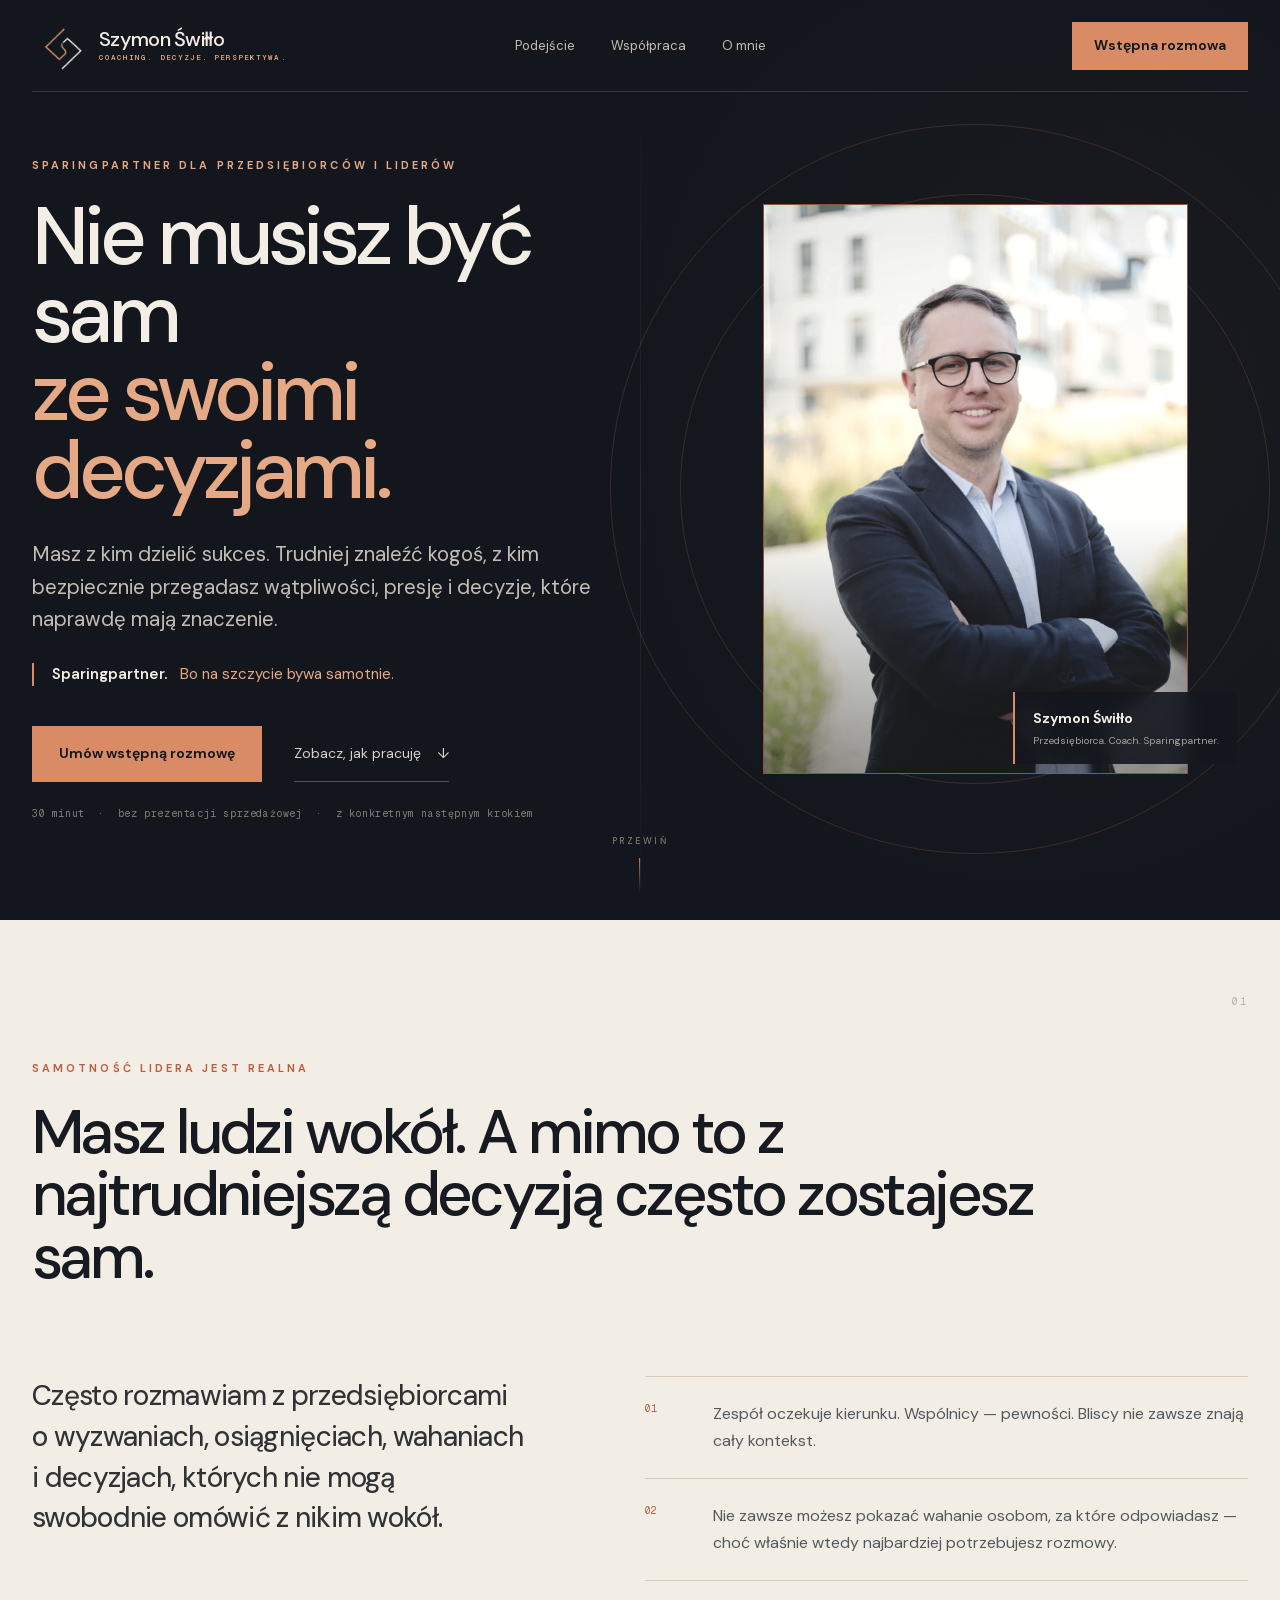
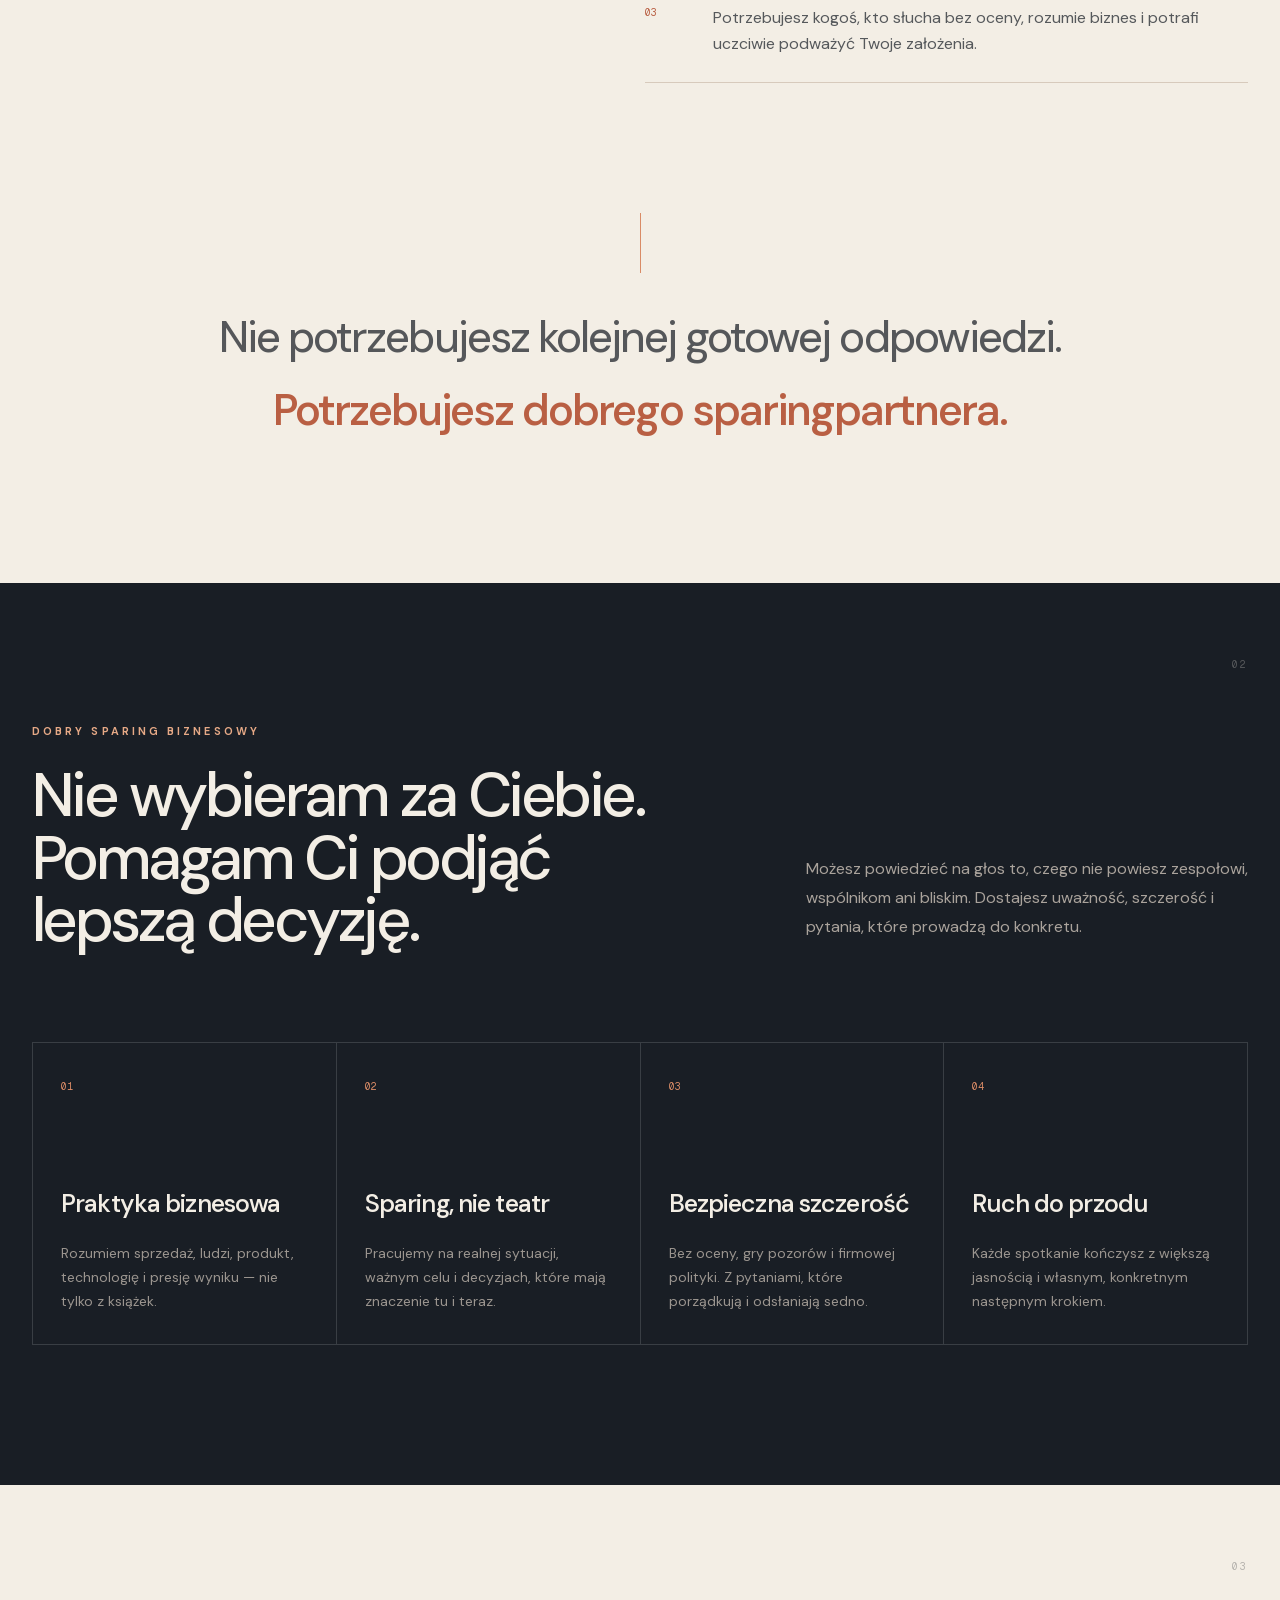
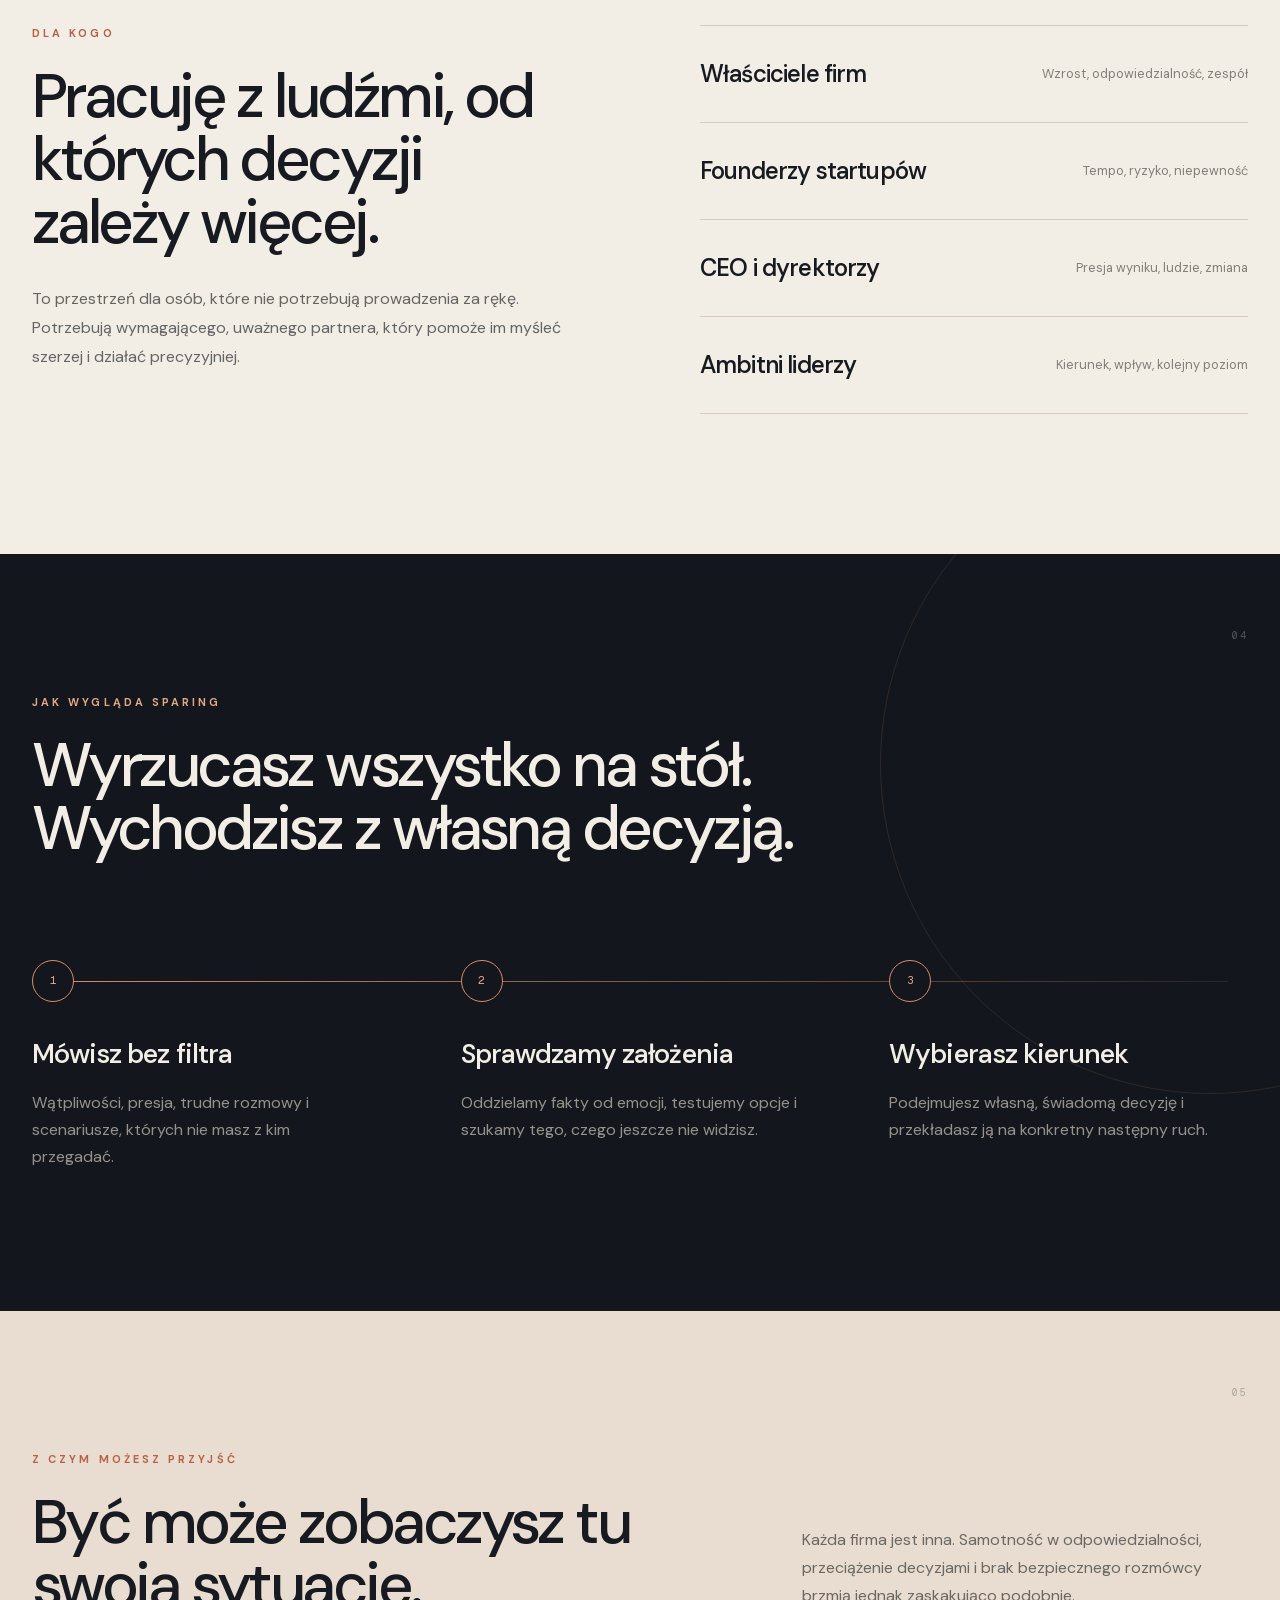
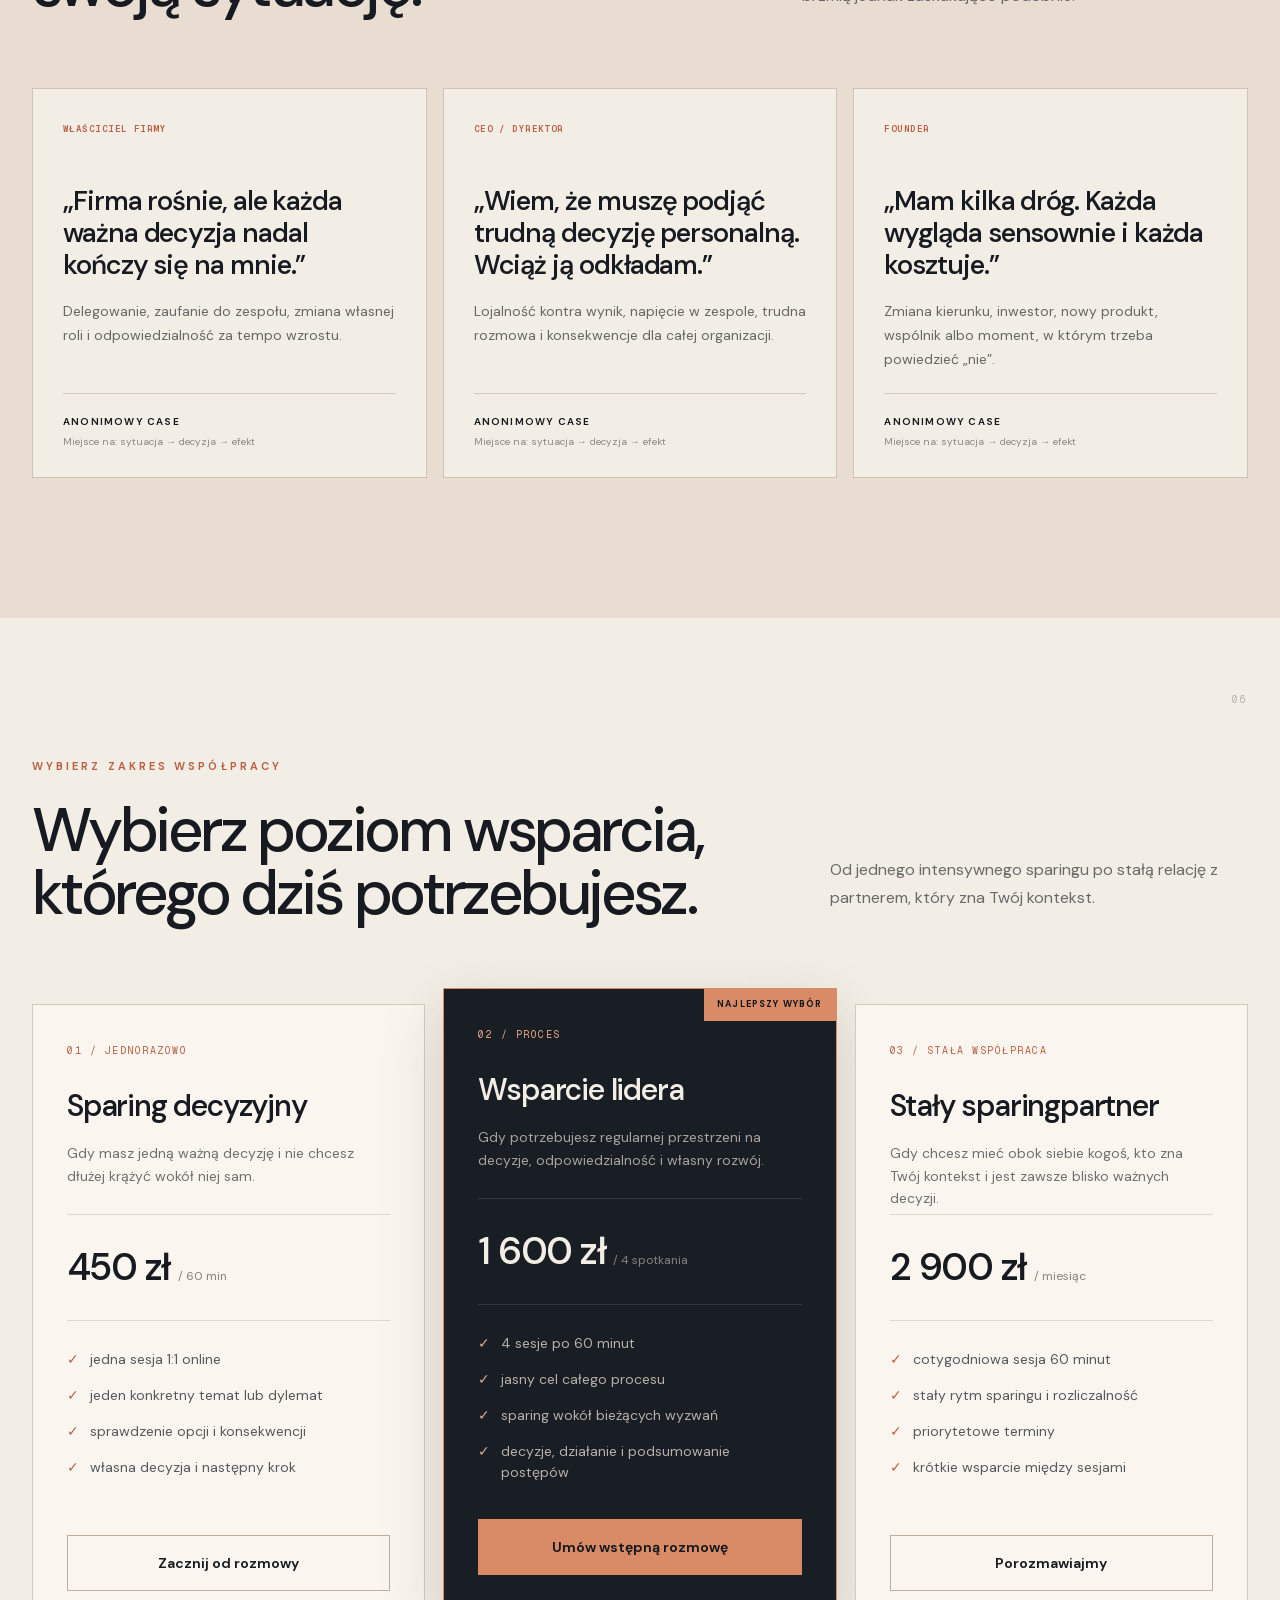
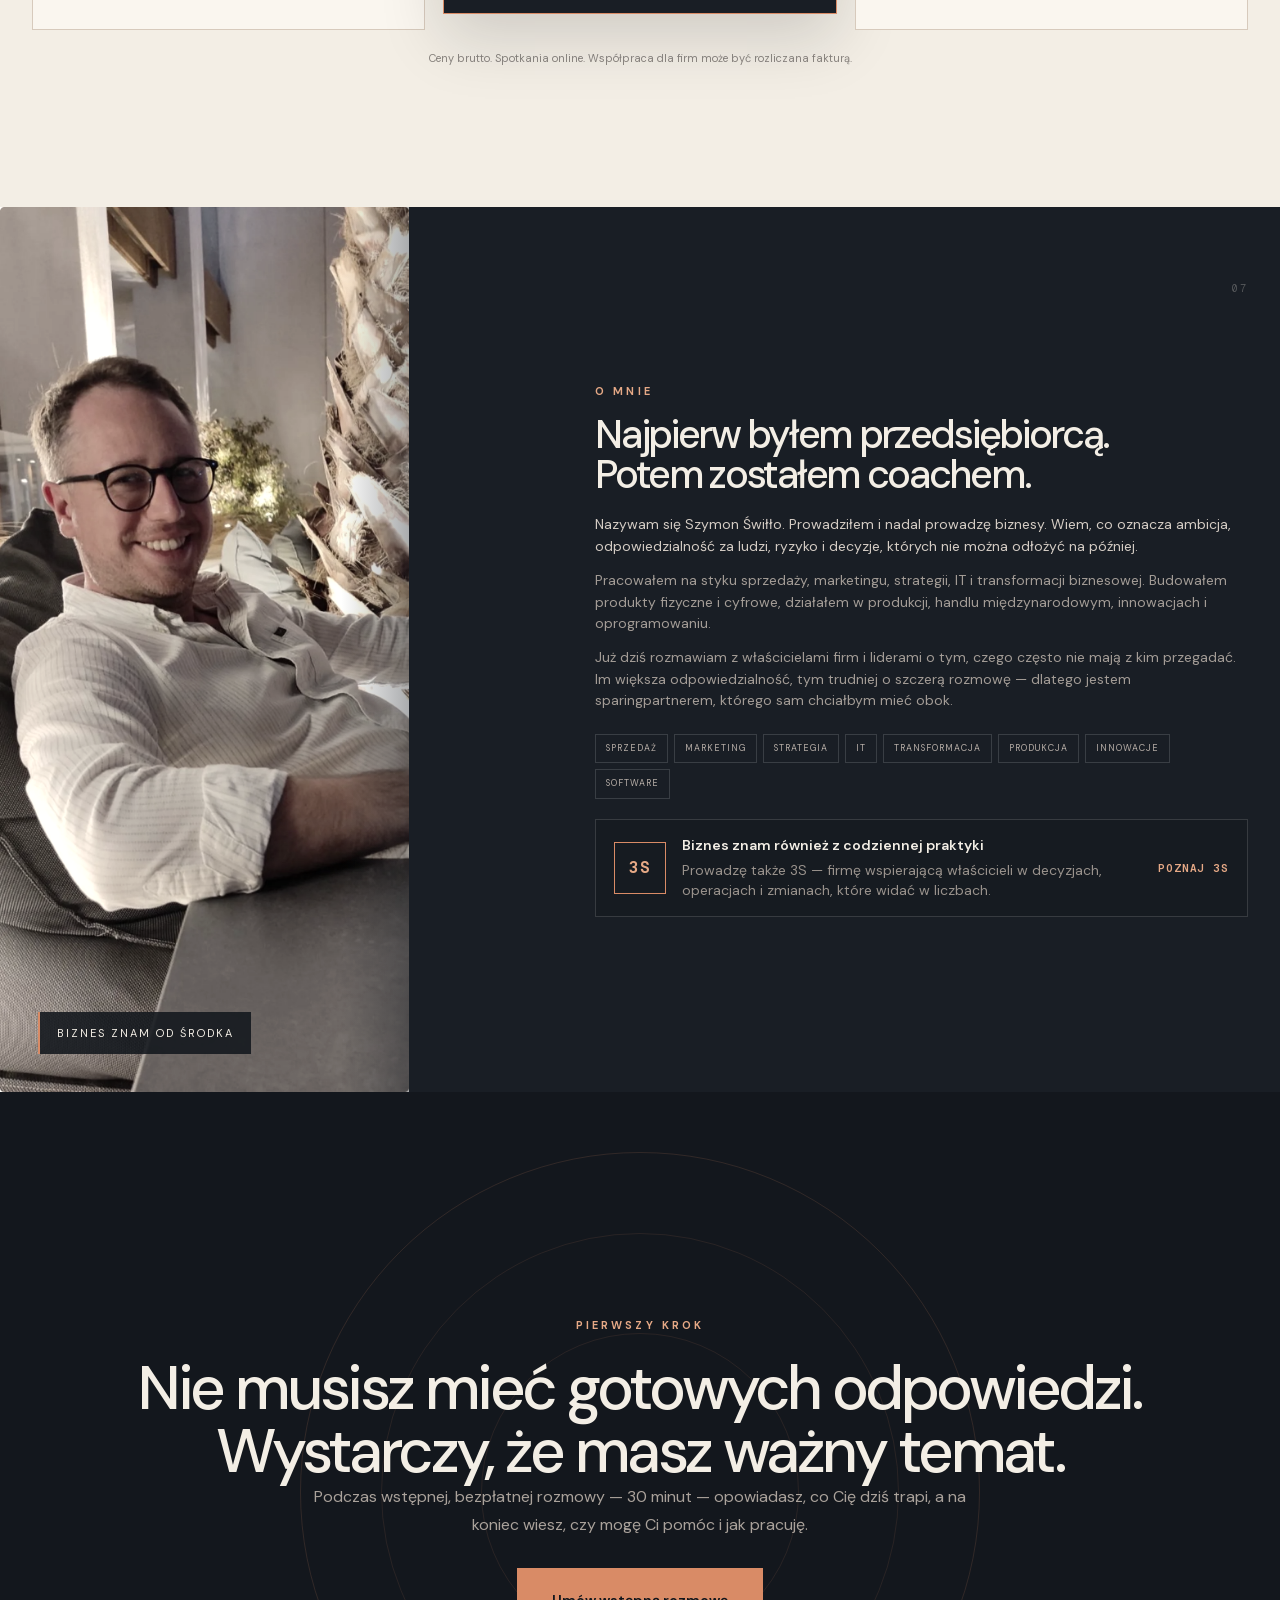
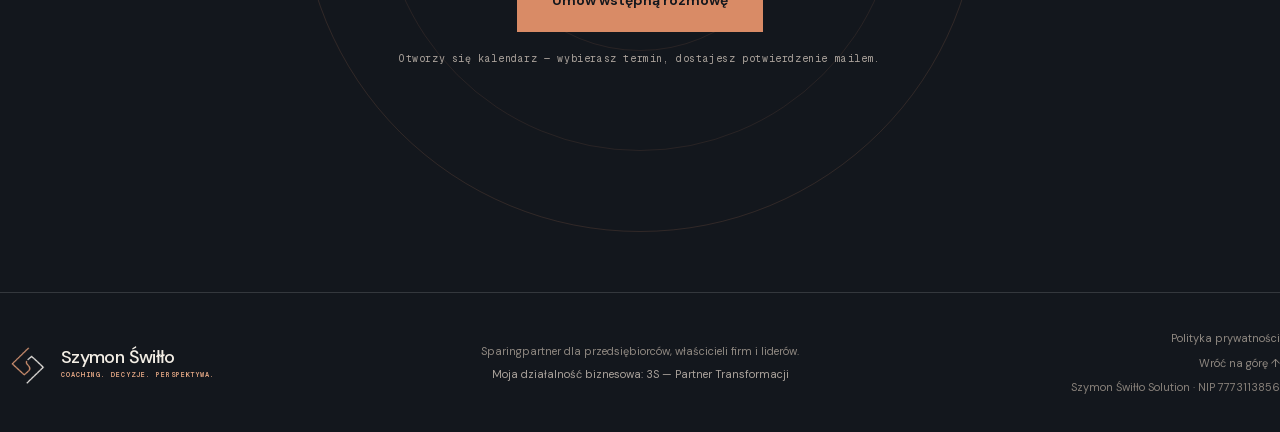
==== commit d97a7c74: "Przyciski i opisy: wstepna rozmowa zamiast bezplatnej diagnozy" ====
--- a/index.html
+++ b/index.html
@@ -4,13 +4,13 @@
 <meta charset="utf-8">
 <meta name="viewport" content="width=device-width, initial-scale=1">
 <title>Szymon Świłło — Sparingpartner dla przedsiębiorców i liderów</title>
-<meta name="description" content="Sparing biznesowy dla przedsiębiorców, właścicieli firm i liderów. Poufna rozmowa o decyzjach, których nie omawiasz z zespołem ani wspólnikiem. Bezpłatna diagnoza 30 minut.">
+<meta name="description" content="Sparing biznesowy dla przedsiębiorców, właścicieli firm i liderów. Poufna rozmowa o decyzjach, których nie omawiasz z zespołem ani wspólnikiem. Bezpłatna wstępna rozmowa — 30 minut.">
 <link rel="canonical" href="https://coaching3s.pl/">
 <meta property="og:locale" content="pl_PL">
 <meta property="og:type" content="website">
 <meta property="og:url" content="https://coaching3s.pl/">
 <meta property="og:title" content="Nie musisz być sam ze swoimi decyzjami.">
-<meta property="og:description" content="Sparing biznesowy dla przedsiębiorców i liderów. Bezpłatna diagnoza — 30 minut.">
+<meta property="og:description" content="Sparing biznesowy dla przedsiębiorców i liderów. Bezpłatna wstępna rozmowa — 30 minut.">
 <meta property="og:image" content="https://coaching3s.pl/og.jpg">
 <meta property="og:image:width" content="1200">
 <meta property="og:image:height" content="630">
@@ -19,15 +19,16 @@
 <meta name="twitter:title" content="Szymon Świłło — Sparingpartner dla przedsiębiorców i liderów">
 <meta name="twitter:description" content="Nie musisz być sam ze swoimi decyzjami.">
 <meta name="twitter:image" content="https://coaching3s.pl/og.jpg">
-<link rel="icon" href="/favicon.svg" type="image/svg+xml">
-<link rel="icon" href="/favicon.png" type="image/png">
-<link rel="apple-touch-icon" href="/favicon.png">
+<link rel="icon" href="/favicon.ico" sizes="any">
+<link rel="icon" href="/favicon-32.png" type="image/png" sizes="32x32">
+<link rel="icon" href="/favicon.png" type="image/png" sizes="192x192">
+<link rel="apple-touch-icon" href="/apple-touch-icon.png">
 <link rel="preload" href="/fonts/dm-sans-151a53ae.woff2" as="font" type="font/woff2" crossorigin>
 <link rel="preload" href="/fonts/geist-mono-013b2f2f.woff2" as="font" type="font/woff2" crossorigin>
 <link rel="preload" href="/images/szymon-portret.webp" as="image">
 <link rel="stylesheet" href="/style.css">
 </head>
 <body class="__variable_dm_sans_1pfp736 __variable_geist_mono_1001rt9">
-<main><nav class="nav" aria-label="Główna nawigacja"><a class="brand" href="#start" aria-label="Szymon Świłło — strona główna"><span class="brand-lockup"><span class="brand-symbol" aria-hidden="true"><img src="/images/logo-mark.webp" alt=""/></span><span class="brand-copy"><strong>Szymon Świłło</strong><small>Coaching. Decyzje. Perspektywa.</small></span></span></a><div class="nav-links"><a href="#podejscie">Podejście</a><a href="#wspolpraca">Współpraca</a><a href="#o-mnie">O mnie</a></div><a class="button button-small" href="https://cal.com/szymonswillo/sparing" target="_blank" rel="noopener">Bezpłatna diagnoza</a></nav><section class="hero" id="start"><div class="hero-grid"><div class="hero-copy"><p class="eyebrow">Sparingpartner dla przedsiębiorców i liderów</p><h1>Nie musisz być sam<span>ze swoimi decyzjami.</span></h1><p class="hero-lead">Masz z kim dzielić sukces. Trudniej znaleźć kogoś, z kim bezpiecznie przegadasz wątpliwości, presję i decyzje, które naprawdę mają znaczenie.</p><div class="hero-positioning"><strong>Sparingpartner.</strong><span>Bo na szczycie bywa samotnie.</span></div><div class="hero-actions"><a class="button" href="#rozmowa">Umów bezpłatną rozmowę</a><a class="text-link" href="#wspolpraca">Zobacz, jak pracuję <span aria-hidden="true">↓</span></a></div><p class="microcopy">30 minut  ·  bez prezentacji sprzedażowej  ·  z konkretnym następnym krokiem</p></div><div class="hero-visual" aria-label="Szymon Świłło"><div class="portrait-frame"><img src="/images/szymon-portret.webp" alt="Szymon Świłło, przedsiębiorca i coach biznesowy"/></div><div class="portrait-signature"><strong>Szymon Świłło</strong><span>Przedsiębiorca. Coach. Sparingpartner.</span></div><div class="orbit orbit-one" aria-hidden="true"></div><div class="orbit orbit-two" aria-hidden="true"></div></div></div><a class="scroll-hint" href="#problem" aria-label="Przejdź dalej"><span>Przewiń</span><i aria-hidden="true"></i></a></section><section class="problem section-light" id="problem"><div class="section-number">01</div><div class="problem-intro"><p class="eyebrow eyebrow-dark">Samotność lidera jest realna</p><h2>Masz ludzi wokół. A mimo to z najtrudniejszą decyzją często zostajesz sam.</h2></div><div class="problem-grid"><p class="problem-lead">Często rozmawiam z przedsiębiorcami o wyzwaniach, osiągnięciach, wahaniach i decyzjach, których nie mogą swobodnie omówić z nikim wokół.</p><div class="tension-list"><div><span>01</span><p>Zespół oczekuje kierunku. Wspólnicy — pewności. Bliscy nie zawsze znają cały kontekst.</p></div><div><span>02</span><p>Nie zawsze możesz pokazać wahanie osobom, za które odpowiadasz — choć właśnie wtedy najbardziej potrzebujesz rozmowy.</p></div><div><span>03</span><p>Potrzebujesz kogoś, kto słucha bez oceny, rozumie biznes i potrafi uczciwie podważyć Twoje założenia.</p></div></div></div><div class="statement"><span class="statement-line" aria-hidden="true"></span><p>Nie potrzebujesz kolejnej gotowej odpowiedzi.</p><strong>Potrzebujesz dobrego sparingpartnera.</strong></div></section><section class="approach" id="podejscie"><div class="section-number">02</div><div class="approach-head"><div><p class="eyebrow">Dobry sparing biznesowy</p><h2>Nie wybieram za Ciebie. Pomagam Ci podjąć lepszą decyzję.</h2></div><p>Możesz powiedzieć na głos to, czego nie powiesz zespołowi, wspólnikom ani bliskim. Dostajesz uważność, szczerość i pytania, które prowadzą do konkretu.</p></div><div class="difference-grid"><article><span>01</span><h3>Praktyka biznesowa</h3><p>Rozumiem sprzedaż, ludzi, produkt, technologię i presję wyniku — nie tylko z książek.</p></article><article><span>02</span><h3>Sparing, nie teatr</h3><p>Pracujemy na realnej sytuacji, ważnym celu i decyzjach, które mają znaczenie tu i teraz.</p></article><article><span>03</span><h3>Bezpieczna szczerość</h3><p>Bez oceny, gry pozorów i firmowej polityki. Z pytaniami, które porządkują i odsłaniają sedno.</p></article><article><span>04</span><h3>Ruch do przodu</h3><p>Każde spotkanie kończysz z większą jasnością i własnym, konkretnym następnym krokiem.</p></article></div></section><section class="audience section-light"><div class="section-number">03</div><div class="audience-copy"><p class="eyebrow eyebrow-dark">Dla kogo</p><h2>Pracuję z ludźmi, od których decyzji zależy więcej.</h2><p>To przestrzeń dla osób, które nie potrzebują prowadzenia za rękę. Potrzebują wymagającego, uważnego partnera, który pomoże im myśleć szerzej i działać precyzyjniej.</p></div><div class="audience-list"><div><span>Właściciele firm</span><small>Wzrost, odpowiedzialność, zespół</small></div><div><span>Founderzy startupów</span><small>Tempo, ryzyko, niepewność</small></div><div><span>CEO i dyrektorzy</span><small>Presja wyniku, ludzie, zmiana</small></div><div><span>Ambitni liderzy</span><small>Kierunek, wpływ, kolejny poziom</small></div></div></section><section class="process" id="wspolpraca"><div class="section-number">04</div><div class="process-title"><p class="eyebrow">Jak wygląda sparing</p><h2>Wyrzucasz wszystko na stół.<br/>Wychodzisz z własną decyzją.</h2></div><div class="process-steps"><article><div class="step-dot">1</div><h3>Mówisz bez filtra</h3><p>Wątpliwości, presja, trudne rozmowy i scenariusze, których nie masz z kim przegadać.</p></article><article><div class="step-dot">2</div><h3>Sprawdzamy założenia</h3><p>Oddzielamy fakty od emocji, testujemy opcje i szukamy tego, czego jeszcze nie widzisz.</p></article><article><div class="step-dot">3</div><h3>Wybierasz kierunek</h3><p>Podejmujesz własną, świadomą decyzję i przekładasz ją na konkretny następny ruch.</p></article></div></section><section class="cases section-light" id="historie"><div class="section-number">05</div><div class="cases-head"><p class="eyebrow eyebrow-dark">Z czym możesz przyjść</p><h2>Być może zobaczysz tu swoją sytuację.</h2><p>Każda firma jest inna. Samotność w odpowiedzialności, przeciążenie decyzjami i brak bezpiecznego rozmówcy brzmią jednak zaskakująco podobnie.</p></div><div class="case-grid"><article><span class="case-type">Właściciel firmy</span><h3>„Firma rośnie, ale każda ważna decyzja nadal kończy się na mnie.”</h3><p>Delegowanie, zaufanie do zespołu, zmiana własnej roli i odpowiedzialność za tempo wzrostu.</p><div class="case-placeholder"><span>Anonimowy case</span><small>Miejsce na: sytuacja → decyzja → efekt</small></div></article><article><span class="case-type">CEO / dyrektor</span><h3>„Wiem, że muszę podjąć trudną decyzję personalną. Wciąż ją odkładam.”</h3><p>Lojalność kontra wynik, napięcie w zespole, trudna rozmowa i konsekwencje dla całej organizacji.</p><div class="case-placeholder"><span>Anonimowy case</span><small>Miejsce na: sytuacja → decyzja → efekt</small></div></article><article><span class="case-type">Founder</span><h3>„Mam kilka dróg. Każda wygląda sensownie i każda kosztuje.”</h3><p>Zmiana kierunku, inwestor, nowy produkt, wspólnik albo moment, w którym trzeba powiedzieć „nie”.</p><div class="case-placeholder"><span>Anonimowy case</span><small>Miejsce na: sytuacja → decyzja → efekt</small></div></article></div></section><section class="offers section-light"><div class="section-number">06</div><div class="offers-head"><div><p class="eyebrow eyebrow-dark">Wybierz zakres współpracy</p><h2>Wybierz poziom wsparcia, którego dziś potrzebujesz.</h2></div><p>Od jednego intensywnego sparingu po stałą relację z partnerem, który zna Twój kontekst.</p></div><div class="pricing-grid"><article class="price-card"><p class="card-label">01 / Jednorazowo</p><h3>Sparing decyzyjny</h3><p class="card-for">Gdy masz jedną ważną decyzję i nie chcesz dłużej krążyć wokół niej sam.</p><div class="price"><strong>450 zł</strong><span>/ 60 min</span></div><ul><li><span class="check" aria-hidden="true">✓</span> jedna sesja 1:1 online</li><li><span class="check" aria-hidden="true">✓</span> jeden konkretny temat lub dylemat</li><li><span class="check" aria-hidden="true">✓</span> sprawdzenie opcji i konsekwencji</li><li><span class="check" aria-hidden="true">✓</span> własna decyzja i następny krok</li></ul><a class="outline-button" href="#rozmowa">Zacznij od rozmowy</a></article><article class="price-card featured"><div class="popular">Najlepszy wybór</div><p class="card-label">02 / Proces</p><h3>Wsparcie lidera</h3><p class="card-for">Gdy potrzebujesz regularnej przestrzeni na decyzje, odpowiedzialność i własny rozwój.</p><div class="price"><strong>1 600 zł</strong><span>/ 4 spotkania</span></div><ul><li><span class="check" aria-hidden="true">✓</span> 4 sesje po 60 minut</li><li><span class="check" aria-hidden="true">✓</span> jasny cel całego procesu</li><li><span class="check" aria-hidden="true">✓</span> sparing wokół bieżących wyzwań</li><li><span class="check" aria-hidden="true">✓</span> decyzje, działanie i podsumowanie postępów</li></ul><a class="button" href="#rozmowa">Umów bezpłatną diagnozę</a></article><article class="price-card"><p class="card-label">03 / Stała współpraca</p><h3>Stały sparingpartner</h3><p class="card-for">Gdy chcesz mieć obok siebie kogoś, kto zna Twój kontekst i jest zawsze blisko ważnych decyzji.</p><div class="price"><strong>2 900 zł</strong><span>/ miesiąc</span></div><ul><li><span class="check" aria-hidden="true">✓</span> cotygodniowa sesja 60 minut</li><li><span class="check" aria-hidden="true">✓</span> stały rytm sparingu i rozliczalność</li><li><span class="check" aria-hidden="true">✓</span> priorytetowe terminy</li><li><span class="check" aria-hidden="true">✓</span> krótkie wsparcie między sesjami</li></ul><a class="outline-button" href="#rozmowa">Porozmawiajmy</a></article></div><p class="price-note">Ceny brutto. Spotkania online. Współpraca dla firm może być rozliczana fakturą.</p></section><section class="about" id="o-mnie"><div class="about-image"><img src="/images/szymon-natural.webp" alt="Szymon Świłło podczas nieformalnej rozmowy" loading="lazy"/><div class="image-caption">Biznes znam od środka</div></div><div class="about-copy"><div class="section-number">07</div><p class="eyebrow">O mnie</p><h2>Najpierw byłem przedsiębiorcą. Potem zostałem coachem.</h2><p class="about-lead">Nazywam się Szymon Świłło. Prowadziłem i nadal prowadzę biznesy. Wiem, co oznacza ambicja, odpowiedzialność za ludzi, ryzyko i decyzje, których nie można odłożyć na później.</p><p>Pracowałem na styku sprzedaży, marketingu, strategii, IT i transformacji biznesowej. Budowałem produkty fizyczne i cyfrowe, działałem w produkcji, handlu międzynarodowym, innowacjach i oprogramowaniu.</p><p>Już dziś rozmawiam z właścicielami firm i liderami o tym, czego często nie mają z kim przegadać. Im większa odpowiedzialność, tym trudniej o szczerą rozmowę — dlatego jestem sparingpartnerem, którego sam chciałbym mieć obok.</p><div class="expertise" aria-label="Obszary doświadczenia"><span>Sprzedaż</span><span>Marketing</span><span>Strategia</span><span>IT</span><span>Transformacja</span><span>Produkcja</span><span>Innowacje</span><span>Software</span></div><a class="business-proof" href="https://3solution.pl/" target="_blank" rel="noopener noreferrer" aria-label="Poznaj 3S — Partnera Transformacji"><span class="three-s-mark" aria-hidden="true">3S</span><span class="business-proof-copy"><strong>Biznes znam również z codziennej praktyki</strong><span>Prowadzę także 3S — firmę wspierającą właścicieli w decyzjach, operacjach i zmianach, które widać w liczbach.</span></span><span class="business-proof-link">Poznaj 3S</span></a></div></section><section class="cta" id="rozmowa"><div class="cta-orbit" aria-hidden="true"></div><p class="eyebrow">Pierwszy krok</p><h2>Nie musisz mieć gotowych odpowiedzi.<br/>Wystarczy, że masz ważny temat.</h2><p>Podczas bezpłatnej, 30-minutowej rozmowy sprawdzimy, z czym dziś jesteś i czy moja forma pracy jest dla Ciebie właściwa.</p><a class="button button-large" href="https://cal.com/szymonswillo/sparing" target="_blank" rel="noopener">Umów bezpłatną diagnozę</a><p class="microcopy cta-micro">Otworzy się kalendarz — wybierasz termin, dostajesz potwierdzenie mailem.</p></section><footer><a class="brand footer-brand" href="#start"><span class="brand-lockup"><span class="brand-symbol" aria-hidden="true"><img src="/images/logo-mark.webp" alt=""/></span><span class="brand-copy"><strong>Szymon Świłło</strong><small>Coaching. Decyzje. Perspektywa.</small></span></span></a><div class="footer-center"><p>Sparingpartner dla przedsiębiorców, właścicieli firm i liderów.</p><a href="https://3solution.pl/" target="_blank" rel="noopener noreferrer">Moja działalność biznesowa: 3S — Partner Transformacji</a></div><div class="footer-right"><a href="/polityka-prywatnosci.html">Polityka prywatności</a><a href="#start">Wróć na górę <span aria-hidden="true">↑</span></a><small>Szymon Świłło Solution · NIP 7773113856</small></div></footer></main>
+<main><nav class="nav" aria-label="Główna nawigacja"><a class="brand" href="#start" aria-label="Szymon Świłło — strona główna"><span class="brand-lockup"><span class="brand-symbol" aria-hidden="true"><img src="/images/logo-mark.webp" alt=""/></span><span class="brand-copy"><strong>Szymon Świłło</strong><small>Coaching. Decyzje. Perspektywa.</small></span></span></a><div class="nav-links"><a href="#podejscie">Podejście</a><a href="#wspolpraca">Współpraca</a><a href="#o-mnie">O mnie</a></div><a class="button button-small" href="https://cal.com/szymonswillo/sparing" target="_blank" rel="noopener">Wstępna rozmowa</a></nav><section class="hero" id="start"><div class="hero-grid"><div class="hero-copy"><p class="eyebrow">Sparingpartner dla przedsiębiorców i liderów</p><h1>Nie musisz być sam<span>ze swoimi decyzjami.</span></h1><p class="hero-lead">Masz z kim dzielić sukces. Trudniej znaleźć kogoś, z kim bezpiecznie przegadasz wątpliwości, presję i decyzje, które naprawdę mają znaczenie.</p><div class="hero-positioning"><strong>Sparingpartner.</strong><span>Bo na szczycie bywa samotnie.</span></div><div class="hero-actions"><a class="button" href="#rozmowa">Umów wstępną rozmowę</a><a class="text-link" href="#wspolpraca">Zobacz, jak pracuję <span aria-hidden="true">↓</span></a></div><p class="microcopy">30 minut  ·  bez prezentacji sprzedażowej  ·  z konkretnym następnym krokiem</p></div><div class="hero-visual" aria-label="Szymon Świłło"><div class="portrait-frame"><img src="/images/szymon-portret.webp" alt="Szymon Świłło, przedsiębiorca i coach biznesowy"/></div><div class="portrait-signature"><strong>Szymon Świłło</strong><span>Przedsiębiorca. Coach. Sparingpartner.</span></div><div class="orbit orbit-one" aria-hidden="true"></div><div class="orbit orbit-two" aria-hidden="true"></div></div></div><a class="scroll-hint" href="#problem" aria-label="Przejdź dalej"><span>Przewiń</span><i aria-hidden="true"></i></a></section><section class="problem section-light" id="problem"><div class="section-number">01</div><div class="problem-intro"><p class="eyebrow eyebrow-dark">Samotność lidera jest realna</p><h2>Masz ludzi wokół. A mimo to z najtrudniejszą decyzją często zostajesz sam.</h2></div><div class="problem-grid"><p class="problem-lead">Często rozmawiam z przedsiębiorcami o wyzwaniach, osiągnięciach, wahaniach i decyzjach, których nie mogą swobodnie omówić z nikim wokół.</p><div class="tension-list"><div><span>01</span><p>Zespół oczekuje kierunku. Wspólnicy — pewności. Bliscy nie zawsze znają cały kontekst.</p></div><div><span>02</span><p>Nie zawsze możesz pokazać wahanie osobom, za które odpowiadasz — choć właśnie wtedy najbardziej potrzebujesz rozmowy.</p></div><div><span>03</span><p>Potrzebujesz kogoś, kto słucha bez oceny, rozumie biznes i potrafi uczciwie podważyć Twoje założenia.</p></div></div></div><div class="statement"><span class="statement-line" aria-hidden="true"></span><p>Nie potrzebujesz kolejnej gotowej odpowiedzi.</p><strong>Potrzebujesz dobrego sparingpartnera.</strong></div></section><section class="approach" id="podejscie"><div class="section-number">02</div><div class="approach-head"><div><p class="eyebrow">Dobry sparing biznesowy</p><h2>Nie wybieram za Ciebie. Pomagam Ci podjąć lepszą decyzję.</h2></div><p>Możesz powiedzieć na głos to, czego nie powiesz zespołowi, wspólnikom ani bliskim. Dostajesz uważność, szczerość i pytania, które prowadzą do konkretu.</p></div><div class="difference-grid"><article><span>01</span><h3>Praktyka biznesowa</h3><p>Rozumiem sprzedaż, ludzi, produkt, technologię i presję wyniku — nie tylko z książek.</p></article><article><span>02</span><h3>Sparing, nie teatr</h3><p>Pracujemy na realnej sytuacji, ważnym celu i decyzjach, które mają znaczenie tu i teraz.</p></article><article><span>03</span><h3>Bezpieczna szczerość</h3><p>Bez oceny, gry pozorów i firmowej polityki. Z pytaniami, które porządkują i odsłaniają sedno.</p></article><article><span>04</span><h3>Ruch do przodu</h3><p>Każde spotkanie kończysz z większą jasnością i własnym, konkretnym następnym krokiem.</p></article></div></section><section class="audience section-light"><div class="section-number">03</div><div class="audience-copy"><p class="eyebrow eyebrow-dark">Dla kogo</p><h2>Pracuję z ludźmi, od których decyzji zależy więcej.</h2><p>To przestrzeń dla osób, które nie potrzebują prowadzenia za rękę. Potrzebują wymagającego, uważnego partnera, który pomoże im myśleć szerzej i działać precyzyjniej.</p></div><div class="audience-list"><div><span>Właściciele firm</span><small>Wzrost, odpowiedzialność, zespół</small></div><div><span>Founderzy startupów</span><small>Tempo, ryzyko, niepewność</small></div><div><span>CEO i dyrektorzy</span><small>Presja wyniku, ludzie, zmiana</small></div><div><span>Ambitni liderzy</span><small>Kierunek, wpływ, kolejny poziom</small></div></div></section><section class="process" id="wspolpraca"><div class="section-number">04</div><div class="process-title"><p class="eyebrow">Jak wygląda sparing</p><h2>Wyrzucasz wszystko na stół.<br/>Wychodzisz z własną decyzją.</h2></div><div class="process-steps"><article><div class="step-dot">1</div><h3>Mówisz bez filtra</h3><p>Wątpliwości, presja, trudne rozmowy i scenariusze, których nie masz z kim przegadać.</p></article><article><div class="step-dot">2</div><h3>Sprawdzamy założenia</h3><p>Oddzielamy fakty od emocji, testujemy opcje i szukamy tego, czego jeszcze nie widzisz.</p></article><article><div class="step-dot">3</div><h3>Wybierasz kierunek</h3><p>Podejmujesz własną, świadomą decyzję i przekładasz ją na konkretny następny ruch.</p></article></div></section><section class="cases section-light" id="historie"><div class="section-number">05</div><div class="cases-head"><p class="eyebrow eyebrow-dark">Z czym możesz przyjść</p><h2>Być może zobaczysz tu swoją sytuację.</h2><p>Każda firma jest inna. Samotność w odpowiedzialności, przeciążenie decyzjami i brak bezpiecznego rozmówcy brzmią jednak zaskakująco podobnie.</p></div><div class="case-grid"><article><span class="case-type">Właściciel firmy</span><h3>„Firma rośnie, ale każda ważna decyzja nadal kończy się na mnie.”</h3><p>Delegowanie, zaufanie do zespołu, zmiana własnej roli i odpowiedzialność za tempo wzrostu.</p><div class="case-placeholder"><span>Anonimowy case</span><small>Miejsce na: sytuacja → decyzja → efekt</small></div></article><article><span class="case-type">CEO / dyrektor</span><h3>„Wiem, że muszę podjąć trudną decyzję personalną. Wciąż ją odkładam.”</h3><p>Lojalność kontra wynik, napięcie w zespole, trudna rozmowa i konsekwencje dla całej organizacji.</p><div class="case-placeholder"><span>Anonimowy case</span><small>Miejsce na: sytuacja → decyzja → efekt</small></div></article><article><span class="case-type">Founder</span><h3>„Mam kilka dróg. Każda wygląda sensownie i każda kosztuje.”</h3><p>Zmiana kierunku, inwestor, nowy produkt, wspólnik albo moment, w którym trzeba powiedzieć „nie”.</p><div class="case-placeholder"><span>Anonimowy case</span><small>Miejsce na: sytuacja → decyzja → efekt</small></div></article></div></section><section class="offers section-light"><div class="section-number">06</div><div class="offers-head"><div><p class="eyebrow eyebrow-dark">Wybierz zakres współpracy</p><h2>Wybierz poziom wsparcia, którego dziś potrzebujesz.</h2></div><p>Od jednego intensywnego sparingu po stałą relację z partnerem, który zna Twój kontekst.</p></div><div class="pricing-grid"><article class="price-card"><p class="card-label">01 / Jednorazowo</p><h3>Sparing decyzyjny</h3><p class="card-for">Gdy masz jedną ważną decyzję i nie chcesz dłużej krążyć wokół niej sam.</p><div class="price"><strong>450 zł</strong><span>/ 60 min</span></div><ul><li><span class="check" aria-hidden="true">✓</span> jedna sesja 1:1 online</li><li><span class="check" aria-hidden="true">✓</span> jeden konkretny temat lub dylemat</li><li><span class="check" aria-hidden="true">✓</span> sprawdzenie opcji i konsekwencji</li><li><span class="check" aria-hidden="true">✓</span> własna decyzja i następny krok</li></ul><a class="outline-button" href="#rozmowa">Zacznij od rozmowy</a></article><article class="price-card featured"><div class="popular">Najlepszy wybór</div><p class="card-label">02 / Proces</p><h3>Wsparcie lidera</h3><p class="card-for">Gdy potrzebujesz regularnej przestrzeni na decyzje, odpowiedzialność i własny rozwój.</p><div class="price"><strong>1 600 zł</strong><span>/ 4 spotkania</span></div><ul><li><span class="check" aria-hidden="true">✓</span> 4 sesje po 60 minut</li><li><span class="check" aria-hidden="true">✓</span> jasny cel całego procesu</li><li><span class="check" aria-hidden="true">✓</span> sparing wokół bieżących wyzwań</li><li><span class="check" aria-hidden="true">✓</span> decyzje, działanie i podsumowanie postępów</li></ul><a class="button" href="#rozmowa">Umów wstępną rozmowę</a></article><article class="price-card"><p class="card-label">03 / Stała współpraca</p><h3>Stały sparingpartner</h3><p class="card-for">Gdy chcesz mieć obok siebie kogoś, kto zna Twój kontekst i jest zawsze blisko ważnych decyzji.</p><div class="price"><strong>2 900 zł</strong><span>/ miesiąc</span></div><ul><li><span class="check" aria-hidden="true">✓</span> cotygodniowa sesja 60 minut</li><li><span class="check" aria-hidden="true">✓</span> stały rytm sparingu i rozliczalność</li><li><span class="check" aria-hidden="true">✓</span> priorytetowe terminy</li><li><span class="check" aria-hidden="true">✓</span> krótkie wsparcie między sesjami</li></ul><a class="outline-button" href="#rozmowa">Porozmawiajmy</a></article></div><p class="price-note">Ceny brutto. Spotkania online. Współpraca dla firm może być rozliczana fakturą.</p></section><section class="about" id="o-mnie"><div class="about-image"><img src="/images/szymon-natural.webp" alt="Szymon Świłło podczas nieformalnej rozmowy" loading="lazy"/><div class="image-caption">Biznes znam od środka</div></div><div class="about-copy"><div class="section-number">07</div><p class="eyebrow">O mnie</p><h2>Najpierw byłem przedsiębiorcą. Potem zostałem coachem.</h2><p class="about-lead">Nazywam się Szymon Świłło. Prowadziłem i nadal prowadzę biznesy. Wiem, co oznacza ambicja, odpowiedzialność za ludzi, ryzyko i decyzje, których nie można odłożyć na później.</p><p>Pracowałem na styku sprzedaży, marketingu, strategii, IT i transformacji biznesowej. Budowałem produkty fizyczne i cyfrowe, działałem w produkcji, handlu międzynarodowym, innowacjach i oprogramowaniu.</p><p>Już dziś rozmawiam z właścicielami firm i liderami o tym, czego często nie mają z kim przegadać. Im większa odpowiedzialność, tym trudniej o szczerą rozmowę — dlatego jestem sparingpartnerem, którego sam chciałbym mieć obok.</p><div class="expertise" aria-label="Obszary doświadczenia"><span>Sprzedaż</span><span>Marketing</span><span>Strategia</span><span>IT</span><span>Transformacja</span><span>Produkcja</span><span>Innowacje</span><span>Software</span></div><a class="business-proof" href="https://3solution.pl/" target="_blank" rel="noopener noreferrer" aria-label="Poznaj 3S — Partnera Transformacji"><span class="three-s-mark" aria-hidden="true">3S</span><span class="business-proof-copy"><strong>Biznes znam również z codziennej praktyki</strong><span>Prowadzę także 3S — firmę wspierającą właścicieli w decyzjach, operacjach i zmianach, które widać w liczbach.</span></span><span class="business-proof-link">Poznaj 3S</span></a></div></section><section class="cta" id="rozmowa"><div class="cta-orbit" aria-hidden="true"></div><p class="eyebrow">Pierwszy krok</p><h2>Nie musisz mieć gotowych odpowiedzi.<br/>Wystarczy, że masz ważny temat.</h2><p>Podczas wstępnej, bezpłatnej rozmowy — 30 minut — opowiadasz, co Cię dziś trapi, a na koniec wiesz, czy mogę Ci pomóc i jak pracuję.</p><a class="button button-large" href="https://cal.com/szymonswillo/sparing" target="_blank" rel="noopener">Umów wstępną rozmowę</a><p class="microcopy cta-micro">Otworzy się kalendarz — wybierasz termin, dostajesz potwierdzenie mailem.</p></section><footer><a class="brand footer-brand" href="#start"><span class="brand-lockup"><span class="brand-symbol" aria-hidden="true"><img src="/images/logo-mark.webp" alt=""/></span><span class="brand-copy"><strong>Szymon Świłło</strong><small>Coaching. Decyzje. Perspektywa.</small></span></span></a><div class="footer-center"><p>Sparingpartner dla przedsiębiorców, właścicieli firm i liderów.</p><a href="https://3solution.pl/" target="_blank" rel="noopener noreferrer">Moja działalność biznesowa: 3S — Partner Transformacji</a></div><div class="footer-right"><a href="/polityka-prywatnosci.html">Polityka prywatności</a><a href="#start">Wróć na górę <span aria-hidden="true">↑</span></a><small>Szymon Świłło Solution · NIP 7773113856</small></div></footer></main>
 </body>
 </html>
